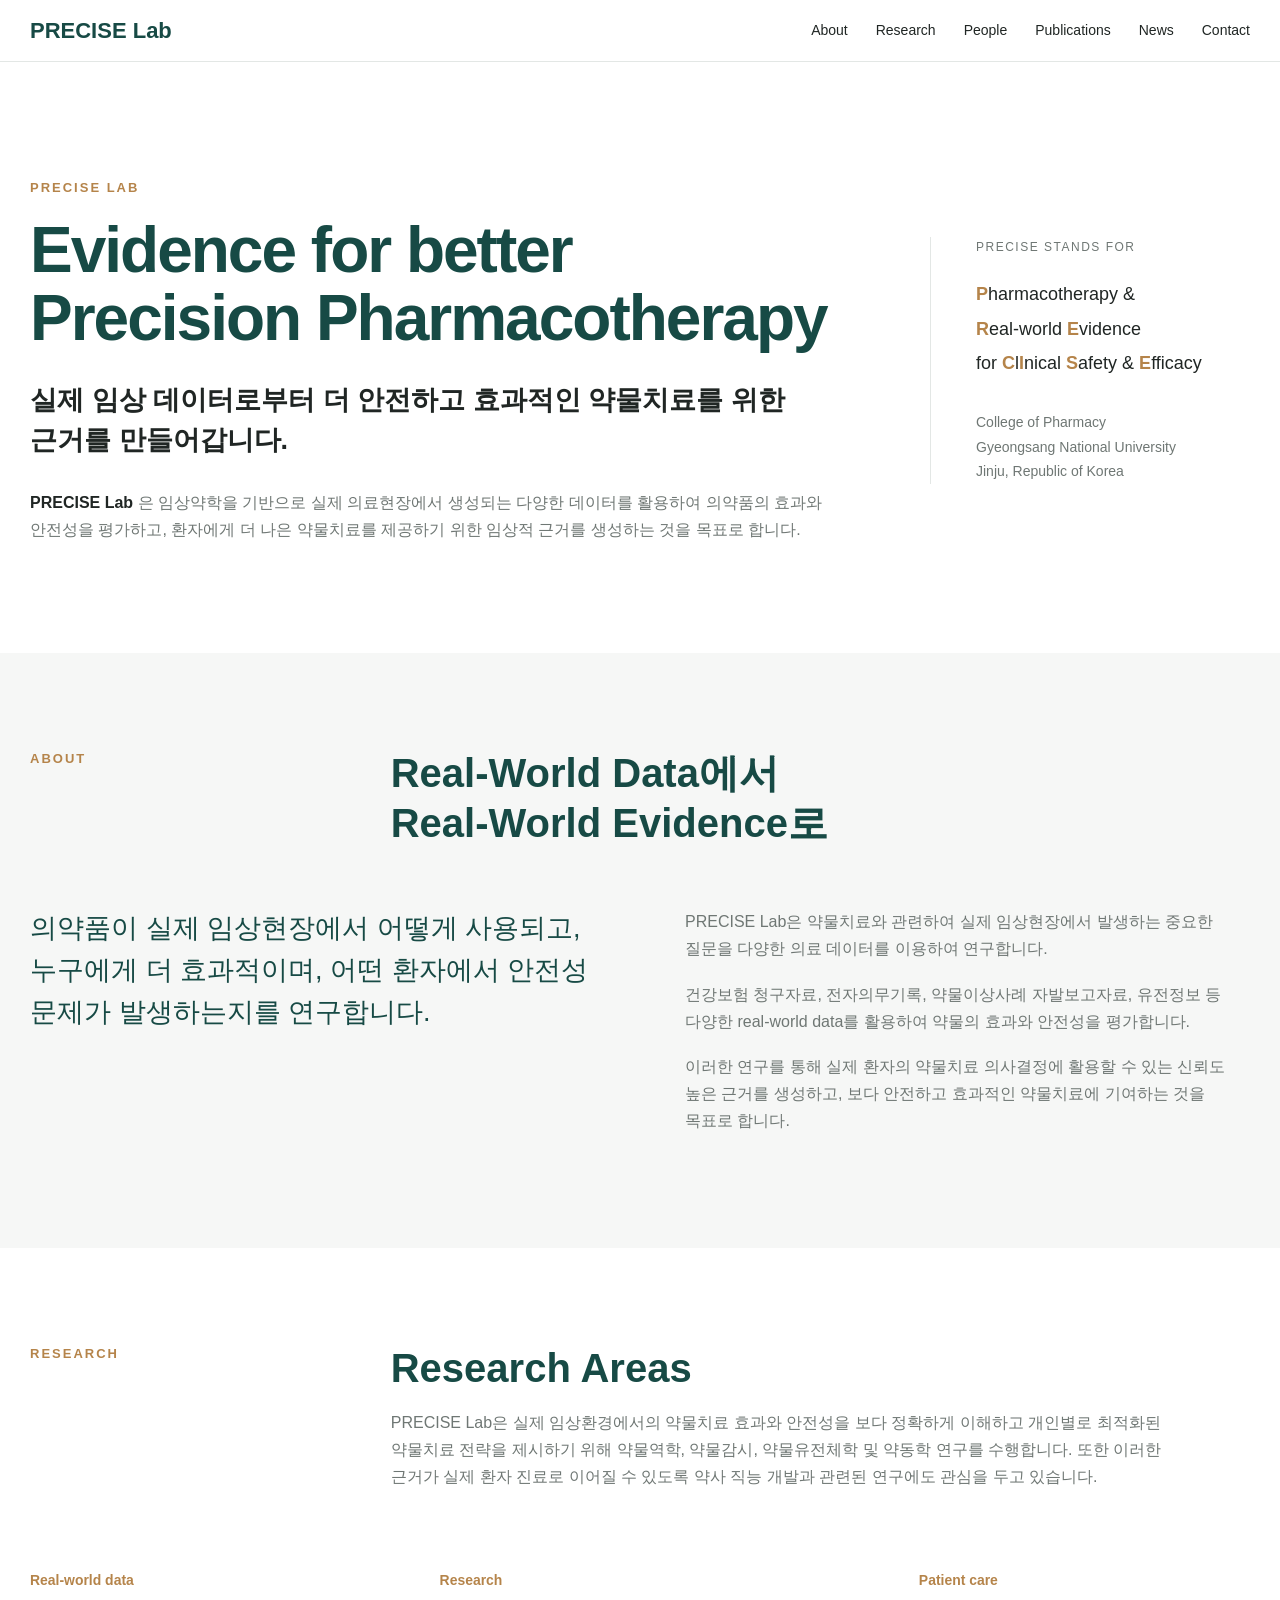
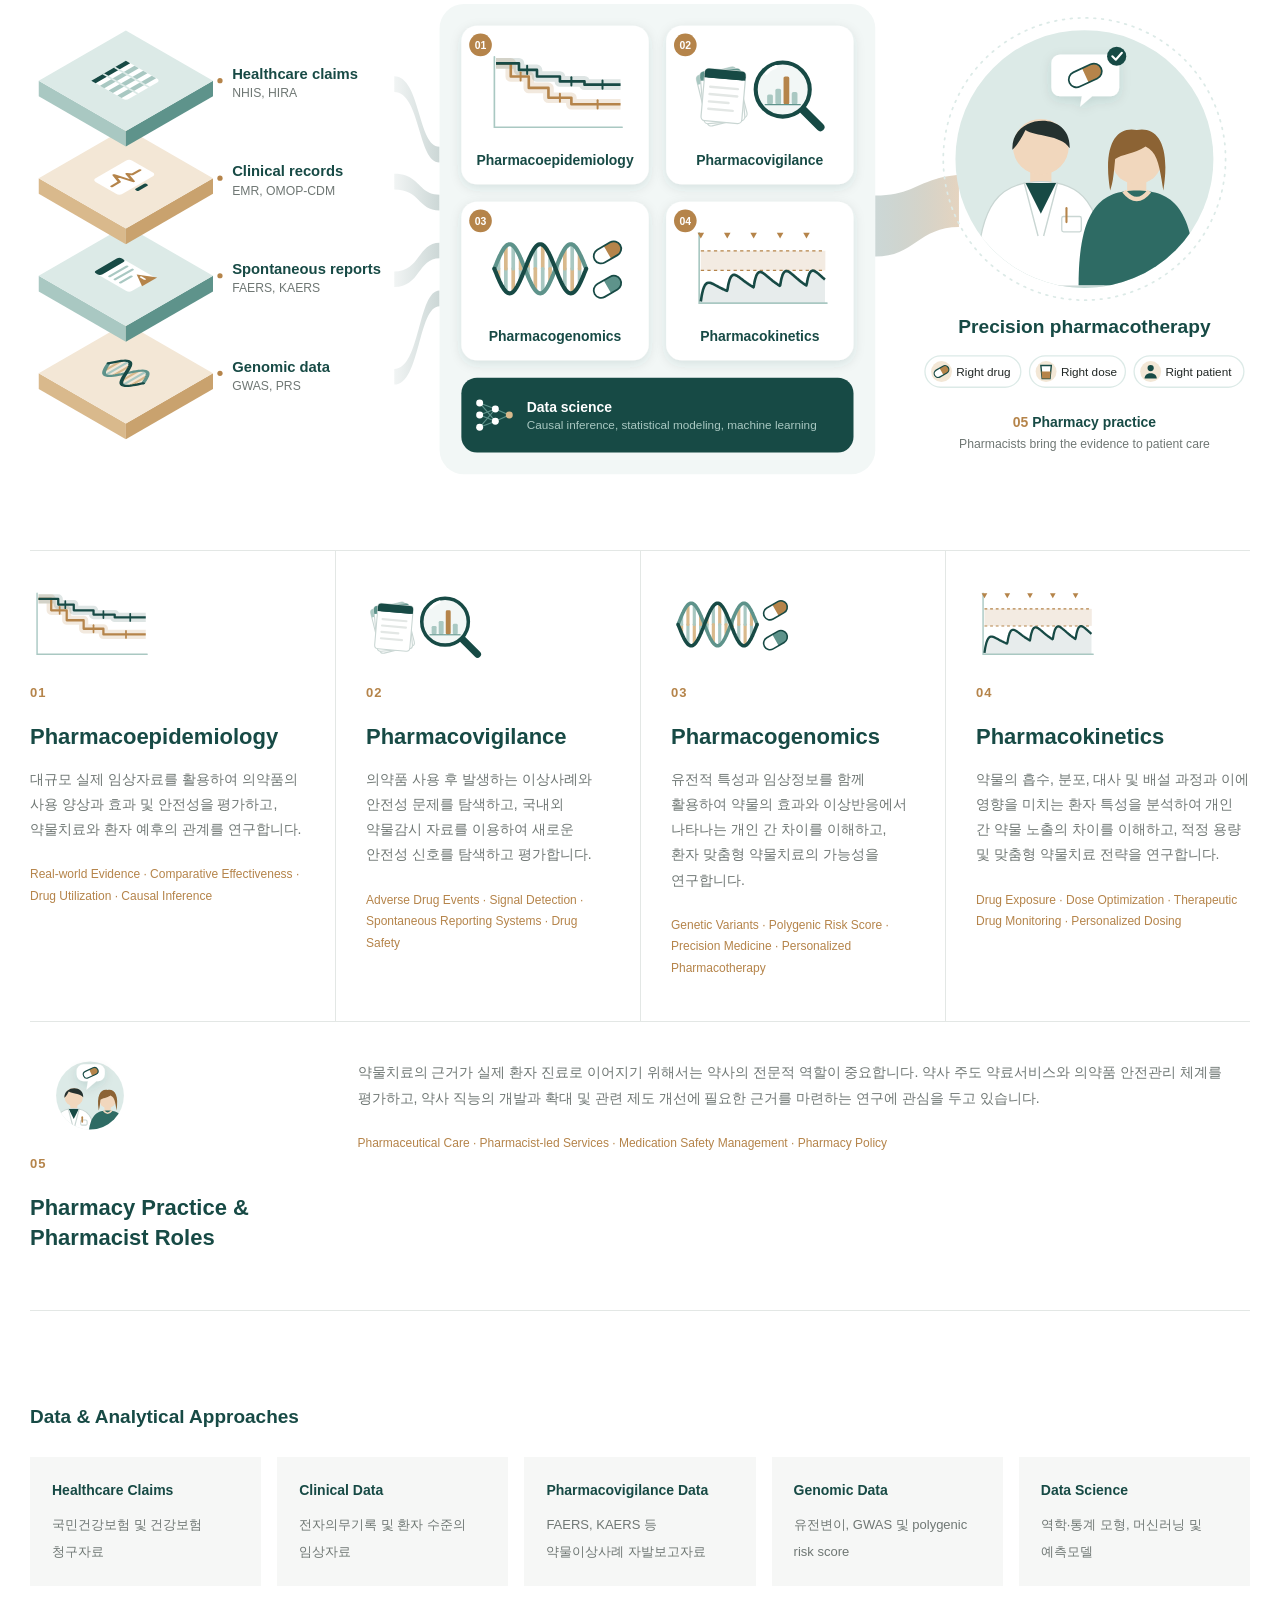
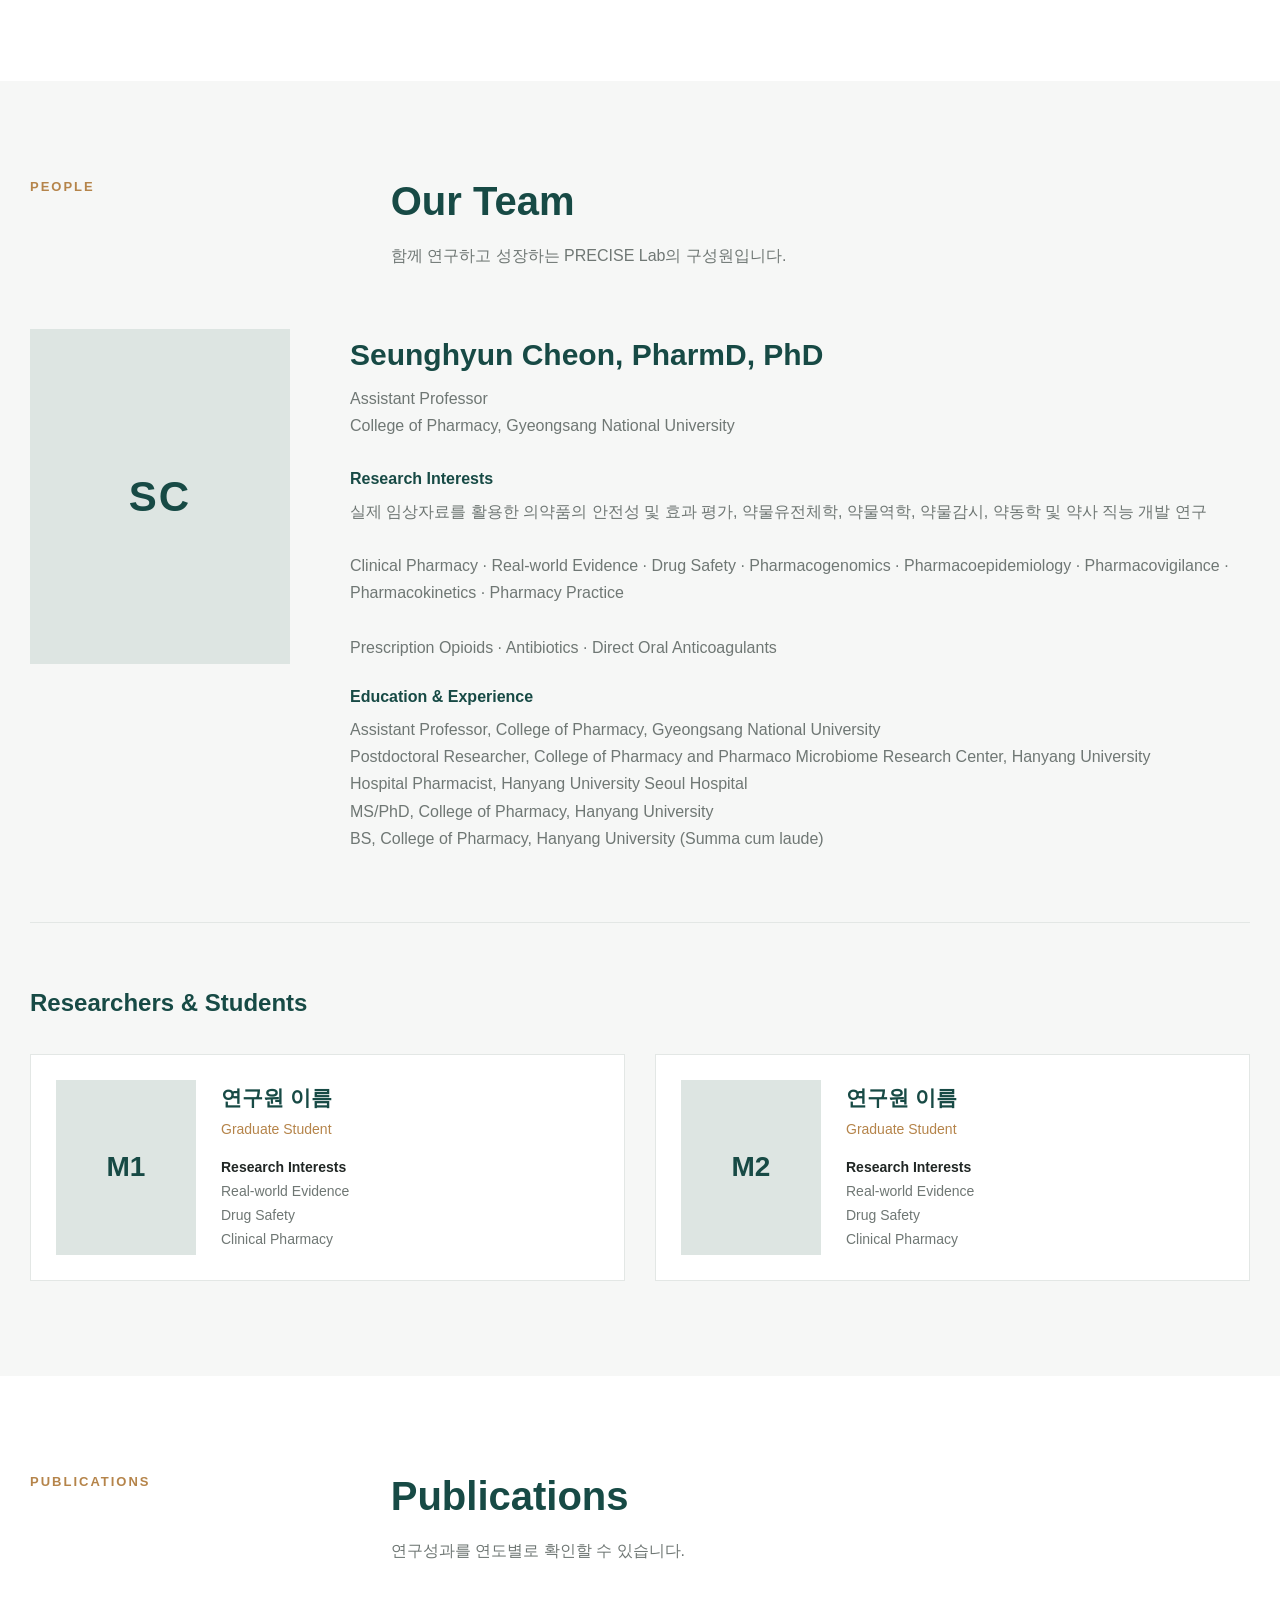
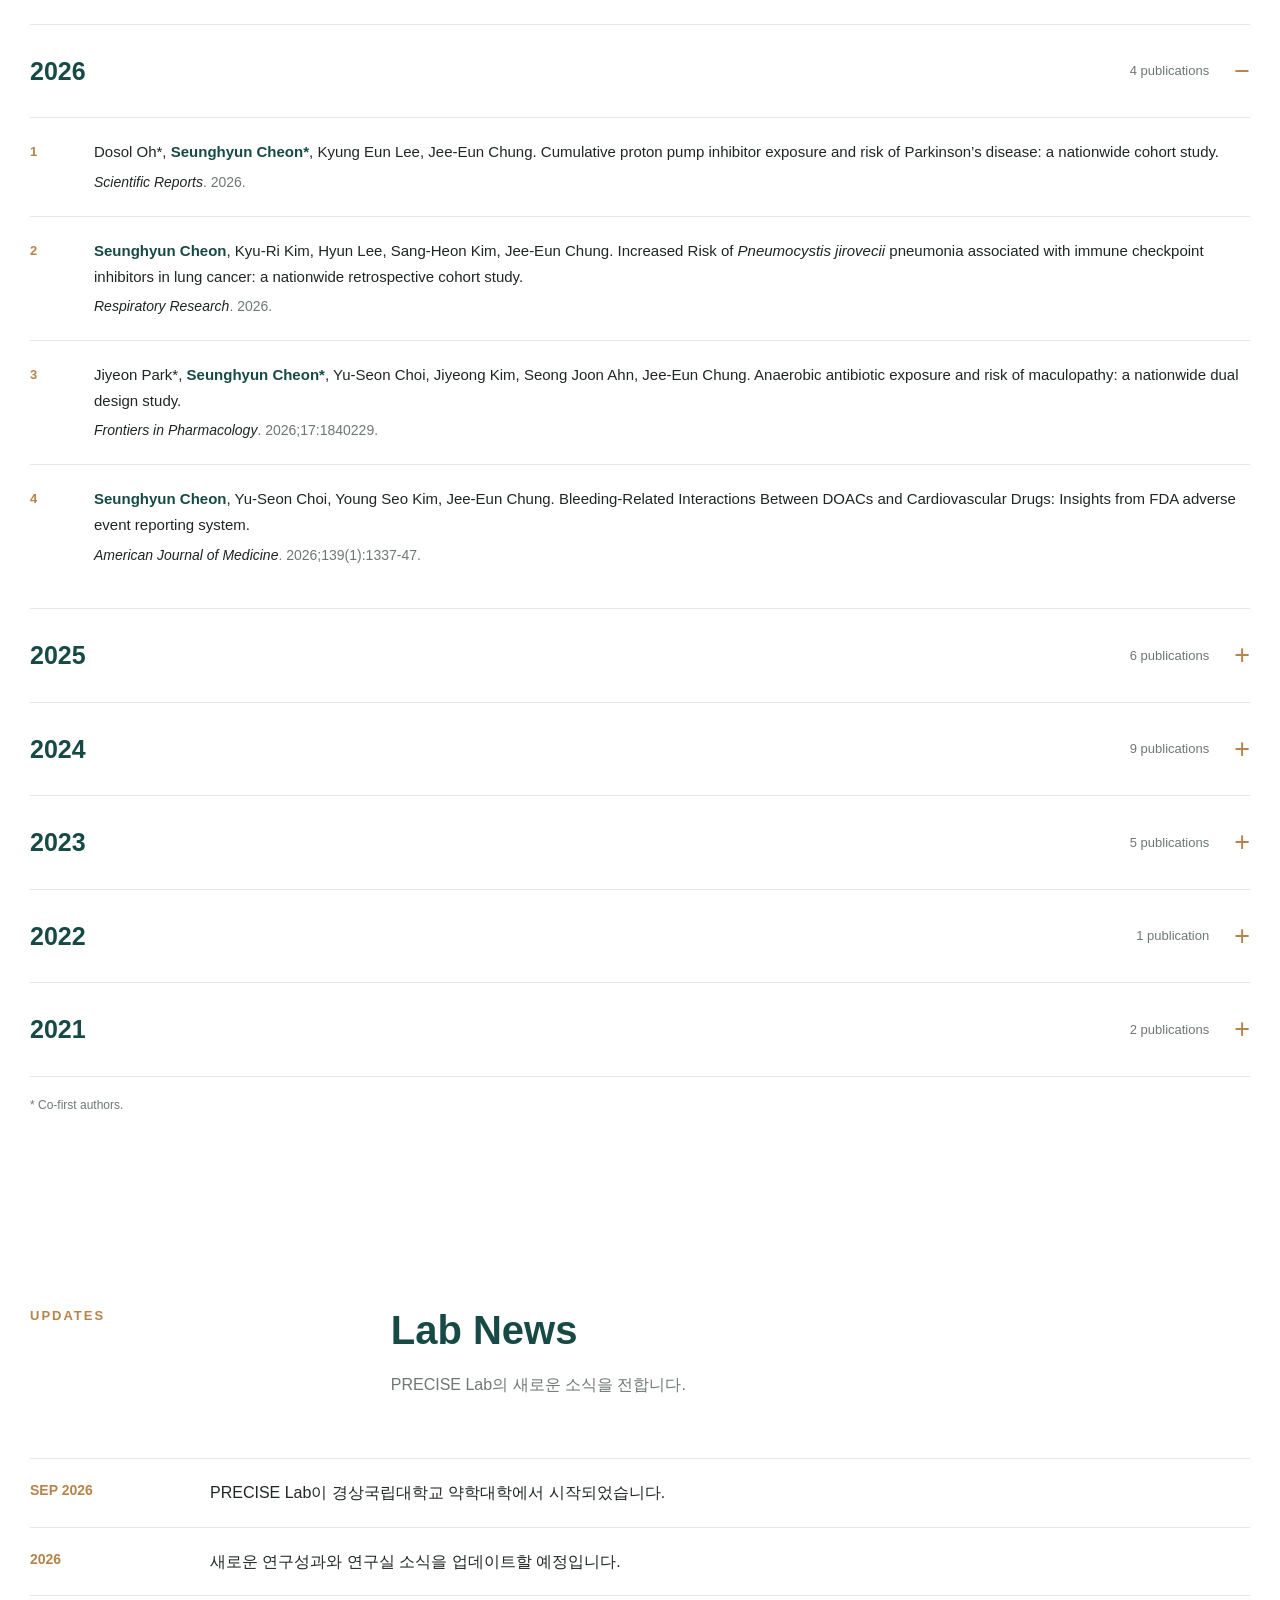
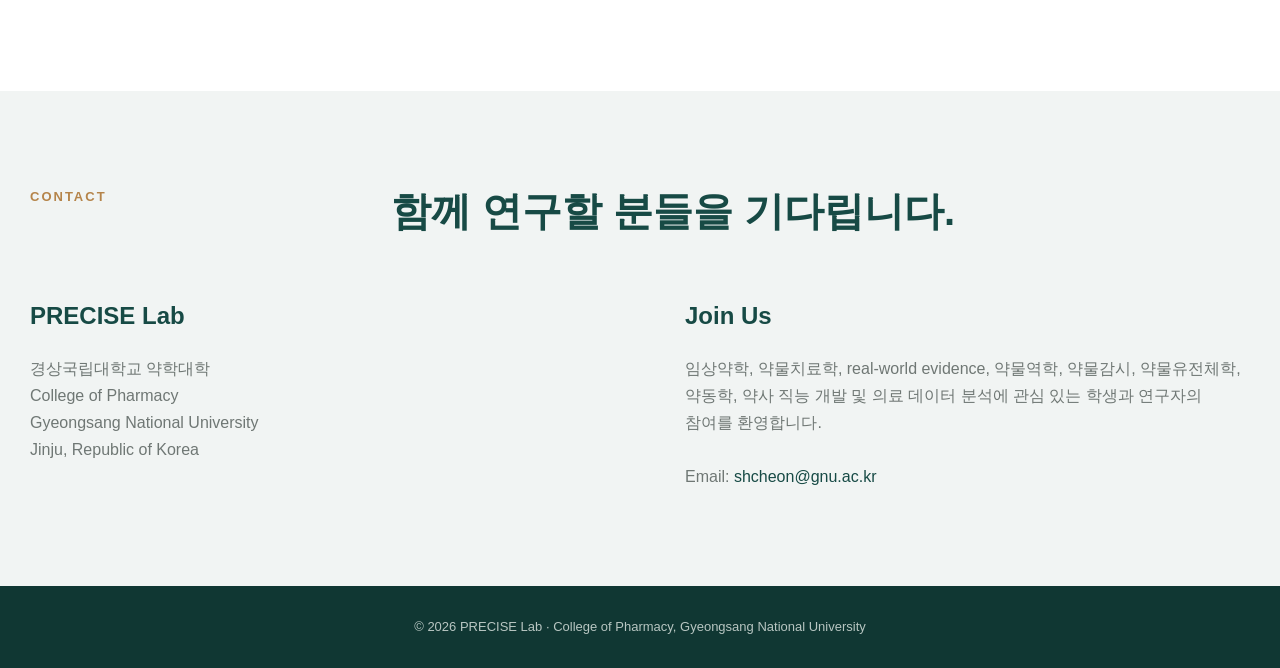
==== index.html @ 0ecdb27d "Add research framework figure, research icons, and CLAUDE.md site rules Co-Authored-By: Claude Opus " ====
<!DOCTYPE html>
<html lang="ko">

<head>

  <meta charset="UTF-8">

  <meta name="viewport"
        content="width=device-width, initial-scale=1.0">

  <title>
    PRECISE Lab | Gyeongsang National University
  </title>


  <style>

    /* =========================================================
       BASIC SETTINGS
    ========================================================= */

    :root {

      --main: #174A45;
      --main-dark: #103733;

      --accent: #B5844A;

      --text: #202624;
      --gray: #6F7774;

      --light-gray: #F6F7F6;
      --line: #E3E7E5;
      --white: #FFFFFF;

      /* 홈페이지 전체 콘텐츠 폭 */
      --content-width: 1400px;

    }


    * {
      margin: 0;
      padding: 0;
      box-sizing: border-box;
    }


    html {
      scroll-behavior: smooth;
      scroll-padding-top: 100px;
    }


    body {

      font-family:
        -apple-system,
        BlinkMacSystemFont,
        "Pretendard",
        "Noto Sans KR",
        "Segoe UI",
        Arial,
        sans-serif;

      color: var(--text);

      background: var(--white);

      line-height: 1.7;

      word-break: keep-all;

    }


    a {
      color: inherit;
    }



    /* =========================================================
       NAVIGATION
    ========================================================= */

    header {

      position: sticky;

      top: 0;

      background: rgba(255,255,255,0.96);

      border-bottom: 1px solid var(--line);

      z-index: 100;

      backdrop-filter: blur(8px);

    }


    .nav {

      max-width: var(--content-width);

      margin: auto;

      padding: 12px 30px;

      display: flex;

      justify-content: space-between;

      align-items: center;

      gap: 30px;

    }


    /* LOGO */

    .brand {

      display: flex;

      align-items: center;

      text-decoration: none;

      flex-shrink: 0;

    }


    .brand img {

      height: 54px;

      width: auto;

      max-width: 280px;

      display: block;

      object-fit: contain;

    }


    .brand-fallback {

      display: none;

      font-size: 22px;

      font-weight: 700;

      color: var(--main);

    }


    /* MENU */

    .menu {

      display: flex;

      align-items: center;

      justify-content: flex-end;

      flex-wrap: wrap;

    }


    .menu a {

      margin-left: 28px;

      text-decoration: none;

      color: var(--text);

      font-size: 14px;

      font-weight: 500;

      transition: color 0.2s ease;

    }


    .menu a:hover {

      color: var(--main);

    }



    /* =========================================================
       HERO
    ========================================================= */

    .hero {

      max-width: var(--content-width);

      margin: auto;

      padding: 115px 30px 110px;

      display: grid;

      /*
        오른쪽 폭을 고정하여
        왼쪽 제목과 오른쪽 설명 모두 안정적으로 유지
      */

      grid-template-columns:
        minmax(0, 1fr)
        320px;

      gap: 75px;

      align-items: center;

    }


    .hero-label {

      color: var(--accent);

      font-size: 13px;

      font-weight: 700;

      letter-spacing: 2px;

      margin-bottom: 18px;

    }


    .hero h1 {

      font-size: 64px;

      line-height: 1.05;

      color: var(--main);

      margin-bottom: 28px;

      letter-spacing: -2px;

    }


    /* 제목을 정확히 두 줄로 유지 */

    .hero h1 span {

      display: block;

      white-space: nowrap;

    }


    .hero-statement {

      font-size: 27px;

      line-height: 1.5;

      max-width: 800px;

      margin-bottom: 28px;

      font-weight: 600;

    }


    .hero-description {

      color: var(--gray);

      font-size: 16px;

      max-width: 820px;

    }


    .hero-description strong {

      color: var(--text);

    }


    .hero-side {

      border-left: 1px solid var(--line);

      padding-left: 45px;

      min-width: 0;

    }


    .hero-side-title {

      font-size: 12px;

      color: var(--gray);

      letter-spacing: 1.5px;

      text-transform: uppercase;

      margin-bottom: 20px;

    }


    .hero-fullname {

      font-size: 18px;

      line-height: 1.9;

      margin-bottom: 30px;

    }


    .hero-fullname strong {

      color: var(--accent);

    }


    .hero-institution {

      font-size: 14px;

      line-height: 1.75;

      color: var(--gray);

    }



    /* =========================================================
       COMMON SECTION
    ========================================================= */

    section {

      padding: 95px 30px;

    }


    .container {

      max-width: var(--content-width);

      margin: auto;

    }


    .section-header {

      display: grid;

      grid-template-columns: 0.7fr 2fr;

      gap: 60px;

      margin-bottom: 60px;

    }


    .section-label {

      font-size: 13px;

      letter-spacing: 2px;

      color: var(--accent);

      font-weight: 700;

      text-transform: uppercase;

    }


    .section-header h2 {

      font-size: 40px;

      color: var(--main);

      line-height: 1.25;

    }


    .section-intro {

      color: var(--gray);

      margin-top: 16px;

      max-width: 800px;

      font-size: 16px;

    }



    /* =========================================================
       ABOUT
    ========================================================= */

    .about {

      background: var(--light-gray);

    }


    .about-grid {

      display: grid;

      grid-template-columns: 1fr 1fr;

      gap: 90px;

    }


    .about-large {

      font-size: 27px;

      line-height: 1.55;

      color: var(--main);

      font-weight: 500;

      max-width: 620px;

    }


    .about-text {

      color: var(--gray);

      font-size: 16px;

      max-width: 650px;

    }


    .about-text p {

      margin-bottom: 18px;

    }



    /* =========================================================
       RESEARCH
    ========================================================= */

    .research-grid {

      display: grid;

      grid-template-columns: repeat(4, minmax(0, 1fr));

      border-top: 1px solid var(--line);

      border-bottom: 1px solid var(--line);

    }


    .research-item {

      padding: 38px 30px 42px;

      min-height: 330px;

    }


    .research-item:first-child {

      padding-left: 0;

    }


    .research-item:last-child {

      padding-right: 0;

    }


    .research-item + .research-item {

      border-left: 1px solid var(--line);

    }


    .research-number {

      font-size: 13px;

      color: var(--accent);

      font-weight: 700;

      letter-spacing: 1px;

      margin-bottom: 18px;

    }


    .research-item h3 {

      font-size: 22px;

      color: var(--main);

      margin-bottom: 15px;

      line-height: 1.35;

    }


    .research-item p {

      color: var(--gray);

      font-size: 14px;

      line-height: 1.8;

    }


    .research-keywords {

      margin-top: 22px;

      font-size: 12px;

      color: var(--accent);

      line-height: 1.8;

    }


    /* 05: 전체 폭 가로형 연구 항목 */

    .research-item.research-item-wide {

      grid-column: 1 / -1;

      border-left: none;

      border-top: 1px solid var(--line);

      padding: 38px 0 42px;

      min-height: 0;

      display: grid;

      grid-template-columns: minmax(0, 1fr) minmax(0, 3fr);

      gap: 30px;

    }


    @media (min-width: 1101px) {

      .research-item:nth-child(4) {

        padding-right: 0;

      }

    }




    /* 연구 모식도 및 분야별 아이콘 */

    .research-framework {

      margin: 0 0 60px;

    }


    .research-framework img {

      display: block;

      width: 100%;

      height: auto;

    }


    .research-icon {

      display: block;

      width: 120px;

      height: auto;

      margin-bottom: 22px;

    }


    /* =========================================================
       DATA & ANALYTICAL APPROACHES
    ========================================================= */

    .approach-area {

      margin-top: 60px;

      padding-top: 30px;

    }


    .approach-title {

      font-size: 19px;

      color: var(--main);

      margin-bottom: 24px;

    }


    .approach-grid {

      display: grid;

      grid-template-columns: repeat(5, minmax(0, 1fr));

      gap: 16px;

    }


    .approach-item {

      background: var(--light-gray);

      padding: 22px;

      min-height: 120px;

    }


    .approach-item strong {

      display: block;

      color: var(--main);

      font-size: 14px;

      margin-bottom: 7px;

    }


    .approach-item span {

      color: var(--gray);

      font-size: 13px;

      line-height: 1.6;

    }



    /* =========================================================
       PEOPLE
    ========================================================= */

    .people {

      background: var(--light-gray);

    }


    /* PI */

    .pi-profile {

      display: grid;

      grid-template-columns: 260px 1fr;

      gap: 60px;

      align-items: start;

      padding-bottom: 70px;

      border-bottom: 1px solid var(--line);

    }


    .profile-photo {

      width: 260px;

      height: 335px;

      position: relative;

      background: #DDE5E2;

      overflow: hidden;

    }


    .profile-photo img {

      width: 100%;

      height: 100%;

      object-fit: cover;

      display: block;

      position: relative;

      z-index: 1;

    }


    .image-fallback {

      position: absolute;

      inset: 0;

      display: flex;

      align-items: center;

      justify-content: center;

      background: #DDE5E2;

      color: var(--main);

      font-size: 42px;

      font-weight: 700;

      letter-spacing: 2px;

      z-index: 0;

    }


    .pi-profile h3 {

      font-size: 30px;

      color: var(--main);

      margin-bottom: 5px;

    }


    .profile-position {

      color: var(--gray);

      margin-bottom: 25px;

    }


    .profile-section {

      margin-top: 22px;

    }


    .profile-section strong {

      display: block;

      color: var(--main);

      margin-bottom: 6px;

    }


    .profile-section p {

      color: var(--gray);

    }



    /* =========================================================
       MEMBER CARDS
    ========================================================= */

    .member-area {

      margin-top: 60px;

    }


    .member-heading {

      font-size: 24px;

      color: var(--main);

      margin-bottom: 30px;

    }


    .member-grid {

      display: grid;

      grid-template-columns: repeat(2, 1fr);

      gap: 30px;

    }


    .member-card {

      display: grid;

      grid-template-columns: 140px 1fr;

      gap: 25px;

      padding: 25px;

      background: white;

      border: 1px solid var(--line);

    }


    .member-photo {

      width: 140px;

      height: 175px;

      background: #DDE5E2;

      position: relative;

      overflow: hidden;

    }


    .member-photo img {

      width: 100%;

      height: 100%;

      object-fit: cover;

      display: block;

      position: relative;

      z-index: 1;

    }


    .member-fallback {

      position: absolute;

      inset: 0;

      display: flex;

      justify-content: center;

      align-items: center;

      color: var(--main);

      font-weight: 700;

      font-size: 28px;

      z-index: 0;

    }


    .member-info h4 {

      font-size: 21px;

      color: var(--main);

      margin-bottom: 3px;

    }


    .member-role {

      color: var(--accent);

      font-size: 14px;

      margin-bottom: 14px;

    }


    .member-info p {

      color: var(--gray);

      font-size: 14px;

    }


    .member-info strong {

      color: var(--text);

      font-weight: 600;

    }



    /* =========================================================
       PUBLICATIONS
    ========================================================= */

    .publication-list {

      border-top: 1px solid var(--line);

    }


    .publication-year {

      border-bottom: 1px solid var(--line);

    }


    .publication-year summary {

      list-style: none;

      cursor: pointer;

      display: flex;

      align-items: center;

      padding: 25px 0;

      color: var(--main);

      user-select: none;

    }


    .publication-year summary::-webkit-details-marker {

      display: none;

    }


    .year-title {

      font-size: 25px;

      font-weight: 700;

    }


    .publication-count {

      margin-left: auto;

      margin-right: 25px;

      font-size: 13px;

      font-weight: 400;

      color: var(--gray);

    }


    .publication-year summary::after {

      content: "+";

      color: var(--accent);

      font-size: 27px;

      font-weight: 300;

      line-height: 1;

    }


    .publication-year[open] summary::after {

      content: "−";

    }


    .publication-year-content {

      padding-bottom: 20px;

    }


    .publication {

      display: grid;

      grid-template-columns: 44px 1fr;

      gap: 20px;

      padding: 21px 0;

      border-top: 1px solid var(--line);

    }


    .pub-number {

      color: var(--accent);

      font-size: 13px;

      font-weight: 700;

      padding-top: 2px;

    }


    .pub-title {

      font-size: 15px;

      line-height: 1.75;

    }


    .pub-title strong {

      color: var(--main);

      font-weight: 700;

    }


    .pub-info {

      color: var(--gray);

      font-size: 14px;

      margin-top: 5px;

    }


    .pub-info em {

      color: var(--text);

    }


    .publication-note {

      margin-top: 18px;

      color: var(--gray);

      font-size: 12px;

    }



    /* =========================================================
       NEWS
    ========================================================= */

    .news-list {

      border-top: 1px solid var(--line);

    }


    .news-item {

      display: grid;

      grid-template-columns: 150px 1fr;

      gap: 30px;

      padding: 20px 0;

      border-bottom: 1px solid var(--line);

    }


    .news-date {

      color: var(--accent);

      font-size: 14px;

      font-weight: 600;

    }



    /* =========================================================
       CONTACT
    ========================================================= */

    .contact {

      background: #F1F4F3;

    }


    .contact-grid {

      display: grid;

      grid-template-columns: 1fr 1fr;

      gap: 90px;

    }


    .contact h3 {

      color: var(--main);

      font-size: 24px;

      margin-bottom: 18px;

    }


    .contact p {

      color: var(--gray);

    }


    .contact a {

      color: var(--main);

      text-decoration: none;

    }


    .contact a:hover {

      text-decoration: underline;

    }



    /* =========================================================
       FOOTER
    ========================================================= */

    footer {

      background: var(--main-dark);

      color: #B8C6C2;

      padding: 30px;

      text-align: center;

      font-size: 13px;

    }



    /* =========================================================
       TABLET
    ========================================================= */

    @media (max-width: 1100px) {


      .hero {

        grid-template-columns:
          minmax(0, 1fr)
          280px;

        gap: 45px;

      }


      .hero h1 {

        font-size: 52px;

      }


      .research-grid {

        grid-template-columns: repeat(2, 1fr);

      }


      .research-item,
      .research-item:first-child,
      .research-item:last-child {

        padding: 34px;

      }


      .research-item + .research-item {

        border-left: none;

      }


      .research-item:nth-child(even) {

        border-left: 1px solid var(--line);

      }


      .research-item:nth-child(n+3) {

        border-top: 1px solid var(--line);

      }


      .research-item.research-item-wide {

        grid-template-columns: minmax(0, 1fr) minmax(0, 2fr);

      }


      .approach-grid {

        grid-template-columns: repeat(3, 1fr);

      }

    }



    /* =========================================================
       MOBILE
    ========================================================= */

    @media (max-width: 800px) {


      .nav {

        align-items: flex-start;

        flex-direction: column;

        gap: 8px;

      }


      .menu {

        justify-content: flex-start;

      }


      .menu a {

        margin-left: 0;

        margin-right: 20px;

        margin-bottom: 6px;

      }


      .hero {

        grid-template-columns: 1fr;

        gap: 45px;

        padding-top: 75px;

      }


      .hero h1 {

        font-size: 46px;

      }


      .hero h1 span {

        white-space: normal;

      }


      .hero-statement {

        font-size: 23px;

      }


      .hero-side {

        border-left: none;

        border-top: 1px solid var(--line);

        padding-left: 0;

        padding-top: 30px;

      }


      .section-header,
      .about-grid,
      .contact-grid {

        grid-template-columns: 1fr;

      }


      .research-grid {

        grid-template-columns: 1fr;

      }


      .research-item,
      .research-item:first-child,
      .research-item:last-child {

        padding: 32px 0;

        min-height: 0;

      }


      .research-item:nth-child(even),
      .research-item + .research-item {

        border-left: none;

        border-top: 1px solid var(--line);

      }


      .research-item.research-item-wide {

        display: block;

      }


      .approach-grid {

        grid-template-columns: repeat(2, 1fr);

      }


      .pi-profile {

        grid-template-columns: 1fr;

      }


      .member-grid {

        grid-template-columns: 1fr;

      }

    }



    /* =========================================================
       SMALL MOBILE
    ========================================================= */

    @media (max-width: 560px) {


      section {

        padding: 70px 22px;

      }


      .nav {

        padding: 10px 22px;

      }


      .brand img {

        height: 46px;

      }


      .menu a {

        font-size: 13px;

        margin-right: 14px;

      }


      .hero {

        padding: 70px 22px 75px;

      }


      .hero h1 {

        font-size: 39px;

        letter-spacing: -1px;

      }


      .hero-statement {

        font-size: 21px;

      }


      .section-header h2 {

        font-size: 32px;

      }


      .about-large {

        font-size: 22px;

      }


      .approach-grid {

        grid-template-columns: 1fr;

      }


      .profile-photo {

        width: 220px;

        height: 285px;

      }


      .member-card {

        grid-template-columns: 100px 1fr;

        gap: 18px;

        padding: 18px;

      }


      .member-photo {

        width: 100px;

        height: 130px;

      }


      .publication-year summary {

        padding: 21px 0;

      }


      .year-title {

        font-size: 22px;

      }


      .publication-count {

        margin-right: 15px;

      }


      .publication {

        grid-template-columns: 30px 1fr;

        gap: 10px;

      }


      .news-item {

        grid-template-columns: 1fr;

        gap: 4px;

      }

    }

  </style>

</head>



<body>



<!-- =========================================================
     HEADER
========================================================= -->

<header>

  <div class="nav">


    <a href="#" class="brand">

      <img
        src="./images/precise-logo.png"
        alt="PRECISE Lab"
        onerror="
          this.style.display='none';
          this.nextElementSibling.style.display='block';
        "
      >

      <span class="brand-fallback">
        PRECISE Lab
      </span>

    </a>



    <nav class="menu">

      <a href="#about">
        About
      </a>

      <a href="#research">
        Research
      </a>

      <a href="#people">
        People
      </a>

      <a href="#publications">
        Publications
      </a>

      <a href="#news">
        News
      </a>

      <a href="#contact">
        Contact
      </a>

    </nav>


  </div>

</header>




<!-- =========================================================
     HOME
========================================================= -->

<div class="hero">


  <div>


    <div class="hero-label">

      PRECISE LAB

    </div>



    <h1>

      <span>
        Evidence for better
      </span>

      <span>
        Precision Pharmacotherapy
      </span>

    </h1>



    <div class="hero-statement">

      실제 임상 데이터로부터 더 안전하고 효과적인 약물치료를 위한
      근거를 만들어갑니다.

    </div>



    <div class="hero-description">

      <strong>
        PRECISE Lab
      </strong>은 임상약학을 기반으로
      실제 의료현장에서 생성되는 다양한 데이터를 활용하여
      의약품의 효과와 안전성을 평가하고,
      환자에게 더 나은 약물치료를 제공하기 위한
      임상적 근거를 생성하는 것을 목표로 합니다.

    </div>


  </div>




  <div class="hero-side">


    <div class="hero-side-title">

      PRECISE stands for

    </div>



    <div class="hero-fullname">

      <strong>P</strong>harmacotherapy &<br>

      <strong>R</strong>eal-world
      <strong>E</strong>vidence<br>

      for

      <strong>C</strong>l<strong>I</strong>nical
      <strong>S</strong>afety &

      <strong>E</strong>fficacy

    </div>



    <div class="hero-institution">

      College of Pharmacy<br>

      Gyeongsang National University<br>

      Jinju, Republic of Korea

    </div>


  </div>


</div>




<!-- =========================================================
     ABOUT
========================================================= -->

<section id="about"
         class="about">


  <div class="container">


    <div class="section-header">


      <div class="section-label">

        About

      </div>



      <div>

        <h2>

          Real-World Data에서<br>

          Real-World Evidence로

        </h2>

      </div>


    </div>




    <div class="about-grid">


      <div class="about-large">

        의약품이 실제 임상현장에서 어떻게 사용되고,
        누구에게 더 효과적이며,
        어떤 환자에서 안전성 문제가 발생하는지를 연구합니다.

      </div>




      <div class="about-text">


        <p>

          PRECISE Lab은 약물치료와 관련하여 실제 임상현장에서 발생하는
          중요한 질문을 다양한 의료 데이터를 이용하여 연구합니다.

        </p>


        <p>

          건강보험 청구자료, 전자의무기록, 약물이상사례 자발보고자료,
          유전정보 등 다양한 real-world data를 활용하여
          약물의 효과와 안전성을 평가합니다.

        </p>


        <p>

          이러한 연구를 통해 실제 환자의 약물치료 의사결정에 활용할 수 있는
          신뢰도 높은 근거를 생성하고,
          보다 안전하고 효과적인 약물치료에 기여하는 것을 목표로 합니다.

        </p>


      </div>


    </div>


  </div>


</section>




<!-- =========================================================
     RESEARCH
========================================================= -->

<section id="research">


  <div class="container">


    <div class="section-header">


      <div class="section-label">

        Research

      </div>



      <div>


        <h2>

          Research Areas

        </h2>



        <p class="section-intro">

          PRECISE Lab은 실제 임상환경에서의 약물치료 효과와 안전성을
          보다 정확하게 이해하고 개인별로 최적화된 약물치료 전략을 제시하기 위해
          약물역학, 약물감시, 약물유전체학 및 약동학 연구를 수행합니다.
          또한 이러한 근거가 실제 환자 진료로 이어질 수 있도록
          약사 직능 개발과 관련된 연구에도 관심을 두고 있습니다.

        </p>


      </div>


    </div>




    <!-- RESEARCH FRAMEWORK -->

    <figure class="research-framework">

      <img src="images/research-framework.svg"
             alt="PRECISE Lab 연구 모식도: 건강보험 청구자료, 전자의무기록, 약물이상사례 자발보고자료, 유전체 자료가 데이터 사이언스를 바탕으로 한 약물역학, 약물감시, 약물유전체학, 약동학 연구로 이어지고, 약사를 통해 환자 맞춤형 정밀 약물치료로 연결되는 흐름">

    </figure>




    <div class="research-grid">


      <!-- 01 PHARMACOEPIDEMIOLOGY -->

      <div class="research-item">


        <img class="research-icon" src="images/research-icon-pe.svg" alt="" aria-hidden="true">

        <div class="research-number">

          01

        </div>


        <h3>

          Pharmacoepidemiology

        </h3>


        <p>

          대규모 실제 임상자료를 활용하여
          의약품의 사용 양상과 효과 및 안전성을 평가하고,
          약물치료와 환자 예후의 관계를 연구합니다.

        </p>


        <div class="research-keywords">

          Real-world Evidence ·
          Comparative Effectiveness ·
          Drug Utilization ·
          Causal Inference

        </div>


      </div>




      <!-- 02 PHARMACOVIGILANCE -->

      <div class="research-item">


        <img class="research-icon" src="images/research-icon-pv.svg" alt="" aria-hidden="true">

        <div class="research-number">

          02

        </div>


        <h3>

          Pharmacovigilance

        </h3>


        <p>

          의약품 사용 후 발생하는 이상사례와 안전성 문제를 탐색하고,
          국내외 약물감시 자료를 이용하여
          새로운 안전성 신호를 탐색하고 평가합니다.

        </p>


        <div class="research-keywords">

          Adverse Drug Events ·
          Signal Detection ·
          Spontaneous Reporting Systems ·
          Drug Safety

        </div>


      </div>




      <!-- 03 PHARMACOGENOMICS -->

      <div class="research-item">


        <img class="research-icon" src="images/research-icon-pgx.svg" alt="" aria-hidden="true">

        <div class="research-number">

          03

        </div>


        <h3>

          Pharmacogenomics

        </h3>


        <p>

          유전적 특성과 임상정보를 함께 활용하여
          약물의 효과와 이상반응에서 나타나는 개인 간 차이를 이해하고,
          환자 맞춤형 약물치료의 가능성을 연구합니다.

        </p>


        <div class="research-keywords">

          Genetic Variants ·
          Polygenic Risk Score ·
          Precision Medicine ·
          Personalized Pharmacotherapy

        </div>


      </div>




      <!-- 04 PHARMACOKINETICS -->

      <div class="research-item">


        <img class="research-icon" src="images/research-icon-pk.svg" alt="" aria-hidden="true">

        <div class="research-number">

          04

        </div>


        <h3>

          Pharmacokinetics

        </h3>


        <p>

          약물의 흡수, 분포, 대사 및 배설 과정과
          이에 영향을 미치는 환자 특성을 분석하여
          개인 간 약물 노출의 차이를 이해하고,
          적정 용량 및 맞춤형 약물치료 전략을 연구합니다.

        </p>


        <div class="research-keywords">

          Drug Exposure ·
          Dose Optimization ·
          Therapeutic Drug Monitoring ·
          Personalized Dosing

        </div>


      </div>




      <!-- 05 PHARMACY PRACTICE -->

      <div class="research-item research-item-wide">


        <div>

          <img class="research-icon" src="images/research-icon-practice.svg" alt="" aria-hidden="true">

          <div class="research-number">

            05

          </div>


          <h3>

            Pharmacy Practice &amp; Pharmacist Roles

          </h3>

        </div>



        <div>

          <p>

            약물치료의 근거가 실제 환자 진료로 이어지기 위해서는
            약사의 전문적 역할이 중요합니다.
            약사 주도 약료서비스와 의약품 안전관리 체계를 평가하고,
            약사 직능의 개발과 확대 및 관련 제도 개선에 필요한
            근거를 마련하는 연구에 관심을 두고 있습니다.

          </p>


          <div class="research-keywords">

            Pharmaceutical Care ·
            Pharmacist-led Services ·
            Medication Safety Management ·
            Pharmacy Policy

          </div>

        </div>


      </div>


    </div>




    <!-- DATA & ANALYTICAL APPROACHES -->

    <div class="approach-area">


      <h3 class="approach-title">

        Data & Analytical Approaches

      </h3>



      <div class="approach-grid">


        <div class="approach-item">

          <strong>
            Healthcare Claims
          </strong>

          <span>
            국민건강보험 및 건강보험 청구자료
          </span>

        </div>



        <div class="approach-item">

          <strong>
            Clinical Data
          </strong>

          <span>
            전자의무기록 및 환자 수준의 임상자료
          </span>

        </div>



        <div class="approach-item">

          <strong>
            Pharmacovigilance Data
          </strong>

          <span>
            FAERS, KAERS 등 약물이상사례 자발보고자료
          </span>

        </div>



        <div class="approach-item">

          <strong>
            Genomic Data
          </strong>

          <span>
            유전변이, GWAS 및 polygenic risk score
          </span>

        </div>



        <div class="approach-item">

          <strong>
            Data Science
          </strong>

          <span>
            역학·통계 모형, 머신러닝 및 예측모델
          </span>

        </div>


      </div>


    </div>


  </div>


</section>




<!-- =========================================================
     PEOPLE
========================================================= -->

<section id="people"
         class="people">


  <div class="container">


    <div class="section-header">


      <div class="section-label">

        People

      </div>



      <div>


        <h2>

          Our Team

        </h2>


        <p class="section-intro">

          함께 연구하고 성장하는 PRECISE Lab의 구성원입니다.

        </p>


      </div>


    </div>




    <!-- PRINCIPAL INVESTIGATOR -->

    <div class="pi-profile">


      <div class="profile-photo">


        <div class="image-fallback">

          SC

        </div>


        <img
          src="./images/piprofile.jpg"
          alt="Seunghyun Cheon"
          onerror="this.style.display='none';"
        >


      </div>




      <div>


        <h3>

          Seunghyun Cheon, PharmD, PhD

        </h3>



        <div class="profile-position">

          Assistant Professor<br>

          College of Pharmacy,
          Gyeongsang National University

        </div>




        <div class="profile-section">


          <strong>

            Research Interests

          </strong>


          <p>

            실제 임상자료를 활용한 의약품의 안전성 및 효과 평가,
            약물유전체학, 약물역학, 약물감시, 약동학 및
            약사 직능 개발 연구

            <br><br>

            Clinical Pharmacy ·
            Real-world Evidence ·
            Drug Safety ·
            Pharmacogenomics ·
            Pharmacoepidemiology ·
            Pharmacovigilance ·
            Pharmacokinetics ·
            Pharmacy Practice

            <br><br>

            Prescription Opioids ·
            Antibiotics ·
            Direct Oral Anticoagulants

          </p>


        </div>




        <div class="profile-section">


          <strong>

            Education & Experience

          </strong>


          <p>

            Assistant Professor,
            College of Pharmacy,
            Gyeongsang National University

            <br>

            Postdoctoral Researcher,
            College of Pharmacy and Pharmaco Microbiome Research Center,
            Hanyang University

            <br>

            Hospital Pharmacist,
            Hanyang University Seoul Hospital

            <br>

            MS/PhD,
            College of Pharmacy,
            Hanyang University

            <br>

            BS,
            College of Pharmacy,
            Hanyang University
            (Summa cum laude)

          </p>


        </div>


      </div>


    </div>




    <!-- =====================================================
         RESEARCHERS & STUDENTS
    ===================================================== -->

    <div class="member-area">


      <h3 class="member-heading">

        Researchers & Students

      </h3>



      <div class="member-grid">


        <!-- MEMBER 1 -->

        <div class="member-card">


          <div class="member-photo">


            <div class="member-fallback">

              M1

            </div>


            <img
              src="./images/member1.jpg"
              alt="Member 1"
              onerror="this.style.display='none';"
            >


          </div>




          <div class="member-info">


            <h4>

              연구원 이름

            </h4>


            <div class="member-role">

              Graduate Student

            </div>


            <p>

              <strong>
                Research Interests
              </strong>

              <br>

              Real-world Evidence<br>

              Drug Safety<br>

              Clinical Pharmacy

            </p>


          </div>


        </div>




        <!-- MEMBER 2 -->

        <div class="member-card">


          <div class="member-photo">


            <div class="member-fallback">

              M2

            </div>


            <img
              src="./images/member2.jpg"
              alt="Member 2"
              onerror="this.style.display='none';"
            >


          </div>




          <div class="member-info">


            <h4>

              연구원 이름

            </h4>


            <div class="member-role">

              Graduate Student

            </div>


            <p>

              <strong>
                Research Interests
              </strong>

              <br>

              Real-world Evidence<br>

              Drug Safety<br>

              Clinical Pharmacy

            </p>


          </div>


        </div>


      </div>


    </div>


  </div>


</section>




<!-- =========================================================
     PUBLICATIONS
========================================================= -->

<section id="publications">


  <div class="container">


    <div class="section-header">


      <div class="section-label">

        Publications

      </div>



      <div>


        <h2>

          Publications

        </h2>


        <p class="section-intro">

          연구성과를 연도별로 확인할 수 있습니다.

        </p>


      </div>


    </div>




    <div class="publication-list">




      <!-- =====================================================
           2026
      ====================================================== -->

      <details class="publication-year"
               open>


        <summary>

          <span class="year-title">
            2026
          </span>

          <span class="publication-count"></span>

        </summary>



        <div class="publication-year-content">




          <div class="publication">


            <div class="pub-number"></div>


            <div>


              <div class="pub-title">

               
                Dosol Oh*, <strong>Seunghyun Cheon*</strong>, Kyung Eun Lee, Jee-Eun Chung.
                Cumulative proton pump inhibitor exposure and risk of Parkinson’s disease: a nationwide cohort study.

              </div>


              <div class="pub-info">

                <em>Scientific Reports</em>.
                2026.

              </div>


            </div>


          </div>


          
          <div class="publication">


            <div class="pub-number"></div>


            <div>


              <div class="pub-title">

                <strong>Seunghyun Cheon</strong>,
                Kyu-Ri Kim, Hyun Lee, Sang-Heon Kim, Jee-Eun Chung.
                Increased Risk of
                <i>Pneumocystis jirovecii</i> pneumonia
                associated with immune checkpoint inhibitors in lung cancer:
                a nationwide retrospective cohort study.

              </div>


              <div class="pub-info">

                <em>Respiratory Research</em>.
                2026.

              </div>


            </div>


          </div>



          <div class="publication">


            <div class="pub-number"></div>


            <div>


              <div class="pub-title">

                Jiyeon Park*,
                <strong>Seunghyun Cheon*</strong>,
                Yu-Seon Choi, Jiyeong Kim,
                Seong Joon Ahn, Jee-Eun Chung.
                Anaerobic antibiotic exposure and risk of maculopathy:
                a nationwide dual design study.

              </div>


              <div class="pub-info">

                <em>Frontiers in Pharmacology</em>.
                2026;17:1840229.

              </div>


            </div>


          </div>




          <div class="publication">


            <div class="pub-number"></div>


            <div>


              <div class="pub-title">

                <strong>Seunghyun Cheon</strong>,
                Yu-Seon Choi, Young Seo Kim, Jee-Eun Chung.
                Bleeding-Related Interactions Between DOACs and Cardiovascular Drugs:
                Insights from FDA adverse event reporting system.

              </div>


              <div class="pub-info">

                <em>American Journal of Medicine</em>.
                2026;139(1):1337-47.

              </div>


            </div>


          </div>


        </div>


      </details>




      <!-- =====================================================
           2025
      ====================================================== -->

      <details class="publication-year">


        <summary>

          <span class="year-title">
            2025
          </span>

          <span class="publication-count"></span>

        </summary>



        <div class="publication-year-content">




          <div class="publication">

            <div class="pub-number"></div>

            <div>

              <div class="pub-title">

                <strong>Seunghyun Cheon</strong>,
                Jiyeon Park, Dosol Oh, Young Seo Kim, Jee-Eun Chung.
                Analysis of Upper Gastrointestinal Adverse Events Associated with
                Oral Anticoagulants and Potential Drug Interactions with
                Cardiovascular Drugs:
                Exploratory Study Using FDA Adverse Event Reporting System.

              </div>

              <div class="pub-info">

                <em>Pharmaceuticals</em>.
                2025;18(9):1311.

              </div>

            </div>

          </div>




          <div class="publication">

            <div class="pub-number"></div>

            <div>

              <div class="pub-title">

                Fakhar ud Din, Hye In Lee, Jung Suk Kim, Mi Ran Woo,
                <strong>Seunghyun Cheon</strong>,
                Seonghyeon Park, Sanghyun Woo,
                Sung Giu Jin, Han-Gon Choi.
                Physicochemical characterization and in vivo assessment of
                novel apixaban-loaded polymeric nano-aggregates.

              </div>

              <div class="pub-info">

                <em>Journal of Pharmaceutical Investigation</em>.
                2025;55(5):707-719.

              </div>

            </div>

          </div>




          <div class="publication">

            <div class="pub-number"></div>

            <div>

              <div class="pub-title">

                Hye In Lee, Mi Ran Woo, Fakhar ud Din, Jung Suk Kim,
                <strong>Seunghyun Cheon</strong>,
                Seonghyeon Park, Sanghyun Woo,
                Sung Giu Jin, Han-Gon Choi.
                Development of a novel apixaban-loaded solid self-emulsifying
                drug delivery system for oral administration:
                physicochemical characterization and pharmacokinetics in rats.

              </div>

              <div class="pub-info">

                <em>Journal of Pharmaceutical Investigation</em>.
                2025;55(4):575-588.

              </div>

            </div>

          </div>




          <div class="publication">

            <div class="pub-number"></div>

            <div>

              <div class="pub-title">

                Fakhar ud Din, Dong Shik Kim, Jung Suk Kim,
                <strong>Seunghyun Cheon</strong>,
                Seonghyeon Park, Sanghyun Woo,
                Mi Ran Woo, Zakir Ali, Jong Oh Kim,
                Sung Giu Jin, Han-Gon Choi.
                Comparative analysis of novel modified drug delivery systems
                for improving the oral bioavailability of water-insoluble tadalafil
                using copovidone, TPGS and hydroxypropyl-β-cyclodextrin.

              </div>

              <div class="pub-info">

                <em>Biomedicine & Pharmacotherapy</em>.
                2025;186:118039.

              </div>

            </div>

          </div>




          <div class="publication">

            <div class="pub-number"></div>

            <div>

              <div class="pub-title">

                <strong>Seunghyun Cheon</strong>,
                Seo-Yong Choi, Kyu Ri Kim,
                Han-Gon Choi, Jee-Eun Chung.
                Potentially Inappropriate Use of Transdermal Fentanyl
                in Working-Age and Older Adult Populations with Non-Cancer Pain:
                Nationwide Cross-Sectional Study.

              </div>

              <div class="pub-info">

                <em>JMIR Public Health and Surveillance</em>.
                2025;11(1):e63960.

              </div>

            </div>

          </div>




          <div class="publication">

            <div class="pub-number"></div>

            <div>

              <div class="pub-title">

                Sang-Hyeon Oh*,
                <strong>Seunghyun Cheon*</strong>,
                Seo-Yong Choi, Young Seo Kim,
                Han-Gon Choi, Jee-Eun Chung.
                Effectiveness and Safety of Dose-Specific DOACs
                in Patients With Atrial Fibrillation:
                A Systematic Review and Network Meta-Analysis.

              </div>

              <div class="pub-info">

                <em>Cardiovascular Therapeutics</em>.
                2025;2025(1):9923772.

              </div>

            </div>

          </div>


        </div>


      </details>




      <!-- =====================================================
           2024
      ====================================================== -->

      <details class="publication-year">


        <summary>

          <span class="year-title">
            2024
          </span>

          <span class="publication-count"></span>

        </summary>



        <div class="publication-year-content">




          <div class="publication">

            <div class="pub-number"></div>

            <div>

              <div class="pub-title">

                Kyu-Ri Kim, Jimin Han,
                <strong>Seunghyun Cheon</strong>,
                Yun Hee Jo, Im Soon Choi, Hyungsoon Lee,
                Hyun-A Sohn, Sookhee An, Kyong Ju Jung, Jee-Eun Chung.
                Policy Research for Enhancing Institutional Narcotic Management Systems.

              </div>

              <div class="pub-info">

                <em>Journal of Korean Society of Health-System Pharmacists</em>.
                2024;41(4):337-353.

              </div>

            </div>

          </div>




          <div class="publication">

            <div class="pub-number"></div>

            <div>

              <div class="pub-title">

                Mi Ran Woo, Jung Suk Kim,
                <strong>Seunghyun Cheon</strong>,
                Sang Hun Ji, Seonghyeon Park, Sanghyun Woo,
                Jong Oh Kim, Sung Giu Jin, Han-Gon Choi.
                Microneedles integrated with crystallinity control
                for poorly water-soluble drugs:
                Enhanced bioavailability and innovative controlled release system.

              </div>

              <div class="pub-info">

                <em>Materials & Design</em>.
                2024;247:113371.

              </div>

            </div>

          </div>




          <div class="publication">

            <div class="pub-number"></div>

            <div>

              <div class="pub-title">

                Fakhar Ud Din, Jung Suk Kim, Ho Cheol Lee,
                <strong>Seunghyun Cheon</strong>,
                Mi Ran Woo, Sanghyun Woo,
                Sae Kwang Ku, Hye Hyun Yoo,
                Jong Oh Kim, Sung Giu Jin, Han-Gon Choi.
                Injectable dual thermoreversible hydrogel
                for sustained intramuscular drug delivery.

              </div>

              <div class="pub-info">

                <em>Journal of Controlled Release</em>.
                2024;374:590-605.

              </div>

            </div>

          </div>




          <div class="publication">

            <div class="pub-number"></div>

            <div>

              <div class="pub-title">

                Jung Suk Kim*,
                <strong>Seunghyun Cheon*</strong>,
                Mi Ran Woo, Sanghyun Woo, Jee-Eun Chung,
                Yu Seok Youn, Kyung Taek Oh, Soo-Jeong Lim,
                Sae Kwang Ku, Bao Loc Nguyen,
                Jong Oh Kim, Sung Giu Jin, Han-Gon Choi.
                Electrostatic spraying for fine-tuning particle dimensions
                to enhance oral bioavailability of poorly water-soluble drugs.

              </div>

              <div class="pub-info">

                <em>Asian Journal of Pharmaceutical Sciences</em>.
                2024;19(5):100953.

              </div>

            </div>

          </div>




          <div class="publication">

            <div class="pub-number"></div>

            <div>

              <div class="pub-title">

                <strong>Seunghyun Cheon*</strong>,
                Jung Suk Kim*, Mi Ran Woo, Sang Hun Ji,
                Seonghyeon Park, Fakhar Ud Din, Jong Oh Kim,
                Yu Seok Youn, Kyung Taek Oh, Soo-Jeong Lim,
                Sung Giu Jin, Jee-Eun Chung, Han-Gon Choi.
                Establishment of nanoparticle screening technique:
                A pivotal role of sodium carboxymethylcellulose
                in enhancing oral bioavailability of poorly water-soluble aceclofenac.

              </div>

              <div class="pub-info">

                <em>International Journal of Biological Macromolecules</em>.
                2024;277:134246.

              </div>

            </div>

          </div>




          <div class="publication">

            <div class="pub-number"></div>

            <div>

              <div class="pub-title">

                Dosol Oh, Kyu-Ri Kim,
                <strong>Seunghyun Cheon</strong>,
                Jee-Eun Chung.
                Acid-Suppressive Therapy and Risk for
                <i>C. difficile</i> Infection:
                A Systematic Review and Meta-Analysis.

              </div>

              <div class="pub-info">

                <em>Pharmacoepidemiology and Risk Management</em>.
                2024;16(2):192-201.

              </div>

            </div>

          </div>




          <div class="publication">

            <div class="pub-number"></div>

            <div>

              <div class="pub-title">

                Mi Ran Woo, Sanghyun Woo, Young-Woo Bak,
                <strong>Seunghyun Cheon</strong>,
                Jung Suk Kim, Sang Hun Ji, Seonghyeon Park,
                Jong Oh Kim, Sung Giu Jin, Han-Gon Choi.
                Comparison of two self-nanoemulsifying drug delivery systems
                using different solidification techniques for enhanced solubility
                and oral bioavailability of poorly water-soluble celecoxib.

              </div>

              <div class="pub-info">

                <em>Colloids and Surfaces B: Biointerfaces</em>.
                2024;241:114044.

              </div>

            </div>

          </div>




          <div class="publication">

            <div class="pub-number"></div>

            <div>

              <div class="pub-title">

                Mi Ran Woo, Young-Woo Bak,
                <strong>Seunghyun Cheon</strong>,
                Jung Suk Kim, Sang Hun Ji, Seonghyeon Park,
                Sanghyun Woo, Jong Oh Kim,
                Sung Giu Jin, Han-Gon Choi.
                Modification of microenvironmental pH of nanoparticles
                for enhanced solubility and oral bioavailability
                of poorly water-soluble celecoxib.

              </div>

              <div class="pub-info">

                <em>International Journal of Pharmaceutics</em>.
                2024;659:124179.

              </div>

            </div>

          </div>




          <div class="publication">

            <div class="pub-number"></div>

            <div>

              <div class="pub-title">

                So Yeon Lee,
                <strong>Seunghyun Cheon</strong>,
                Hye Won Park, Sang Hyeon Oh,
                Jee-Eun Chung, Sook Hee An.
                Implementation of Pharmaceutical Care Services
                During the COVID-19 Pandemic Worldwide.

              </div>

              <div class="pub-info">

                <em>Korean Journal of Clinical Pharmacy</em>.
                2024;34(4):242-251.

              </div>

            </div>

          </div>


        </div>


      </details>




      <!-- =====================================================
           2023
      ====================================================== -->

      <details class="publication-year">


        <summary>

          <span class="year-title">
            2023
          </span>

          <span class="publication-count"></span>

        </summary>



        <div class="publication-year-content">




          <div class="publication">

            <div class="pub-number"></div>

            <div>

              <div class="pub-title">

                Jung Suk Kim, Fakhar ud Din,
                Hyuk Jun Cho, Yoo Jin Choi, Mi Ran Woo,
                <strong>Seunghyun Cheon</strong>,
                Sang Hun Ji, Seonghyeon Park,
                Yu Seok Youn, Kyung Taek Oh,
                Soo-Jeong Lim, Sung Giu Jin, Han-Gon Choi.
                Impact of carrier hydrophilicity on solid self nano-emulsifying
                drug delivery system and self nano-emulsifying granule system.

              </div>

              <div class="pub-info">

                <em>International Journal of Pharmaceutics</em>.
                2023;648:123578.

              </div>

            </div>

          </div>




          <div class="publication">

            <div class="pub-number"></div>

            <div>

              <div class="pub-title">

                <strong>Seunghyun Cheon</strong>,
                Seo-Yong Choi, Sang-Hyeon Oh,
                Myoungon Eun, Jungbo Kim, Songhee Park,
                Soyoung Park, Ryang Soon Im, Su Bin Lee,
                Hye Won Han, Jungwha Lee, Hyun-A Sohn,
                Younghee Lee, Sook Hee An, Jee-Eun Chung.
                Expert Opinion Survey on Proposals for
                Safety Management of Prescription Opioids.

              </div>

              <div class="pub-info">

                <em>Journal of Korean Society of Health-System Pharmacists</em>.
                2023;40(3):326-346.

              </div>

            </div>

          </div>




          <div class="publication">

            <div class="pub-number"></div>

            <div>

              <div class="pub-title">

                Seo-Yong Choi, Jeong-Min Kim, Sang-Hyeon Oh,
                <strong>Seunghyun Cheon</strong>,
                Jee-Eun Chung.
                Efficacy and Cardiovascular Safety of Romosozumab:
                A Meta-analysis and Systematic Review.

              </div>

              <div class="pub-info">

                <em>Korean Journal of Clinical Pharmacy</em>.
                2023;33(2):128-134.

              </div>

            </div>

          </div>




          <div class="publication">

            <div class="pub-number"></div>

            <div>

              <div class="pub-title">

                Seo-Yong Choi, Jin-Woo Kim, Sang-Hyeon Oh,
                <strong>Seunghyun Cheon</strong>,
                Jeong Yee, Sun-Jong Kim, Hye Sun Gwak, Jee-Eun Chung.
                Prediction of medication-related osteonecrosis of the jaws
                using machine learning methods from estrogen receptor 1
                polymorphisms and clinical information.

              </div>

              <div class="pub-info">

                <em>Frontiers in Medicine</em>.
                2023;10:1140620.

              </div>

            </div>

          </div>




          <div class="publication">

            <div class="pub-number"></div>

            <div>

              <div class="pub-title">

                <strong>Seunghyun Cheon</strong>,
                Sang-Hyeon Oh, Jung-Tae Kim,
                Han-Gon Choi, Hyojung Park, Jee-Eun Chung.
                Nutrition therapy by nutrition support team:
                a comparison of multi-chamber bag
                and customized parenteral nutrition in hospitalized patients.

              </div>

              <div class="pub-info">

                <em>Nutrients</em>.
                2023;15(11):2531.

              </div>

            </div>

          </div>


        </div>


      </details>




      <!-- =====================================================
           2022
      ====================================================== -->

      <details class="publication-year">


        <summary>

          <span class="year-title">
            2022
          </span>

          <span class="publication-count"></span>

        </summary>



        <div class="publication-year-content">


          <div class="publication">

            <div class="pub-number"></div>

            <div>

              <div class="pub-title">

                Jung Suk Kim, Fakhar ud Din,
                Yoo Jin Choi, Mi Ran Woo,
                <strong>Seunghyun Cheon</strong>,
                Sang Hun Ji, Seonghyeon Park,
                Jong Oh Kim, Yu Seok Youn,
                Soo-Jeong Lim, Sung Giu Jin, Han-Gon Choi.
                Hydroxypropyl-β-cyclodextrin-based solid dispersed granules:
                a prospective alternative to conventional solid dispersion.

              </div>

              <div class="pub-info">

                <em>International Journal of Pharmaceutics</em>.
                2022;628:122286.

              </div>

            </div>

          </div>


        </div>


      </details>




      <!-- =====================================================
           2021
      ====================================================== -->

      <details class="publication-year">


        <summary>

          <span class="year-title">
            2021
          </span>

          <span class="publication-count"></span>

        </summary>



        <div class="publication-year-content">




          <div class="publication">

            <div class="pub-number"></div>

            <div>

              <div class="pub-title">

                Jung Suk Kim, Yoo Jin Choi, Mi Ran Woo,
                <strong>Seunghyun Cheon</strong>,
                Sang Hun Ji, Daseul Im, Fakhar ud Din,
                Jong Oh Kim, Yu Seok Youn,
                Kyung Taek Oh, Soo-Jeong Lim,
                Sung Giu Jin, Han-Gon Choi.
                New potential application of hydroxypropyl-β-cyclodextrin
                in solid self-nanoemulsifying drug delivery system
                and solid dispersion.

              </div>

              <div class="pub-info">

                <em>Carbohydrate Polymers</em>.
                2021;271:118433.

              </div>

            </div>

          </div>




          <div class="publication">

            <div class="pub-number"></div>

            <div>

              <div class="pub-title">

                Jung Suk Kim, Fakhar Ud Din,
                Sang Min Lee, Dong Shik Kim, Mi Ran Woo,
                <strong>Seunghyun Cheon</strong>,
                Sang Hun Ji, Jong Oh Kim,
                Yu Seok Youn, Kyung Taek Oh,
                Soo-Jeong Lim, Sung Giu Jin, Han-Gon Choi.
                Comparison of Three Different Aqueous Microenvironments
                for Enhancing Oral Bioavailability of Sildenafil:
                Solid Self-Nanoemulsifying Drug Delivery System,
                Amorphous Microspheres and Crystalline Microspheres.

              </div>

              <div class="pub-info">

                <em>International Journal of Nanomedicine</em>.
                2021;16:5797-5810.

              </div>

            </div>

          </div>


        </div>


      </details>


    </div>



    <div class="publication-note">

      * Co-first authors.

    </div>


  </div>


</section>




<!-- =========================================================
     NEWS
========================================================= -->

<section id="news">


  <div class="container">


    <div class="section-header">


      <div class="section-label">

        Updates

      </div>



      <div>


        <h2>

          Lab News

        </h2>


        <p class="section-intro">

          PRECISE Lab의 새로운 소식을 전합니다.

        </p>


      </div>


    </div>




    <div class="news-list">


      <div class="news-item">


        <div class="news-date">

          SEP 2026

        </div>


        <div>

          PRECISE Lab이 경상국립대학교 약학대학에서 시작되었습니다.

        </div>


      </div>




      <div class="news-item">


        <div class="news-date">

          2026

        </div>


        <div>

          새로운 연구성과와 연구실 소식을 업데이트할 예정입니다.

        </div>


      </div>


    </div>


  </div>


</section>




<!-- =========================================================
     CONTACT
========================================================= -->

<section id="contact"
         class="contact">


  <div class="container">


    <div class="section-header">


      <div class="section-label">

        Contact

      </div>



      <div>


        <h2>

          함께 연구할 분들을 기다립니다.

        </h2>


      </div>


    </div>




    <div class="contact-grid">


      <div>


        <h3>

          PRECISE Lab

        </h3>


        <p>

          경상국립대학교 약학대학

          <br>

          College of Pharmacy

          <br>

          Gyeongsang National University

          <br>

          Jinju, Republic of Korea

        </p>


      </div>




      <div>


        <h3>

          Join Us

        </h3>


        <p>

          임상약학, 약물치료학,
          real-world evidence,
          약물역학, 약물감시,
          약물유전체학, 약동학,
          약사 직능 개발 및
          의료 데이터 분석에 관심 있는
          학생과 연구자의 참여를 환영합니다.

        </p>


        <br>


        <p>

          Email:

          <a href="mailto:shcheon@gnu.ac.kr">

            shcheon@gnu.ac.kr

          </a>

        </p>


      </div>


    </div>


  </div>


</section>




<!-- =========================================================
     FOOTER
========================================================= -->

<footer>

  © 2026 PRECISE Lab ·
  College of Pharmacy,
  Gyeongsang National University

</footer>




<!-- =========================================================
     JAVASCRIPT

     - Publication 번호 자동 생성
     - 연도별 publication 개수 자동 계산

========================================================= -->

<script>

  document.addEventListener(
    "DOMContentLoaded",
    function () {


      /* =====================================================
         PUBLICATION NUMBER
      ===================================================== */

      const publications =
        document.querySelectorAll(".publication");


      publications.forEach(
        function (publication, index) {


          const number =
            publication.querySelector(".pub-number");


          if (number) {

            number.textContent =
              index + 1;

          }


        }
      );




      /* =====================================================
         PUBLICATION COUNT BY YEAR
      ===================================================== */

      const publicationYears =
        document.querySelectorAll(".publication-year");


      publicationYears.forEach(
        function (year) {


          const count =
            year.querySelectorAll(".publication").length;


          const countElement =
            year.querySelector(".publication-count");


          if (countElement) {


            countElement.textContent =
              count === 1
              ? "1 publication"
              : count + " publications";


          }


        }
      );


    }
  );

</script>


</body>

</html>
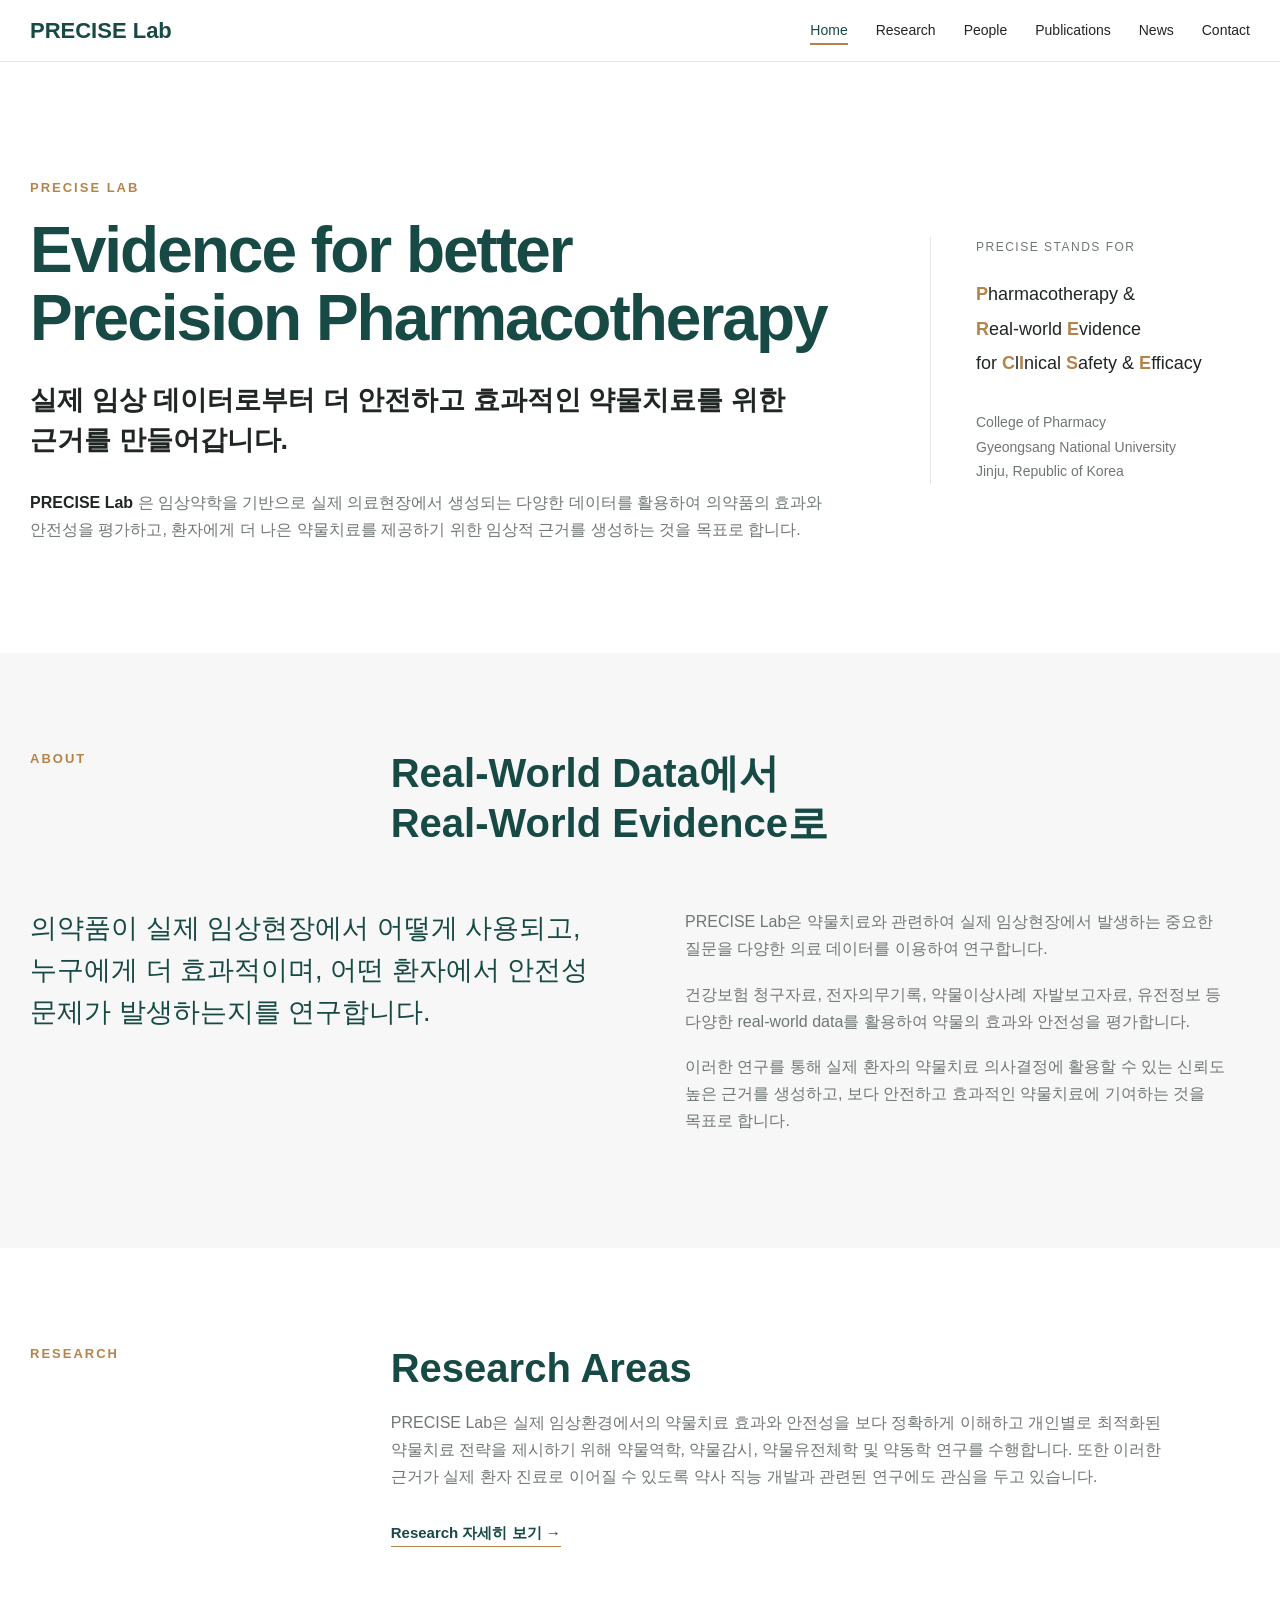
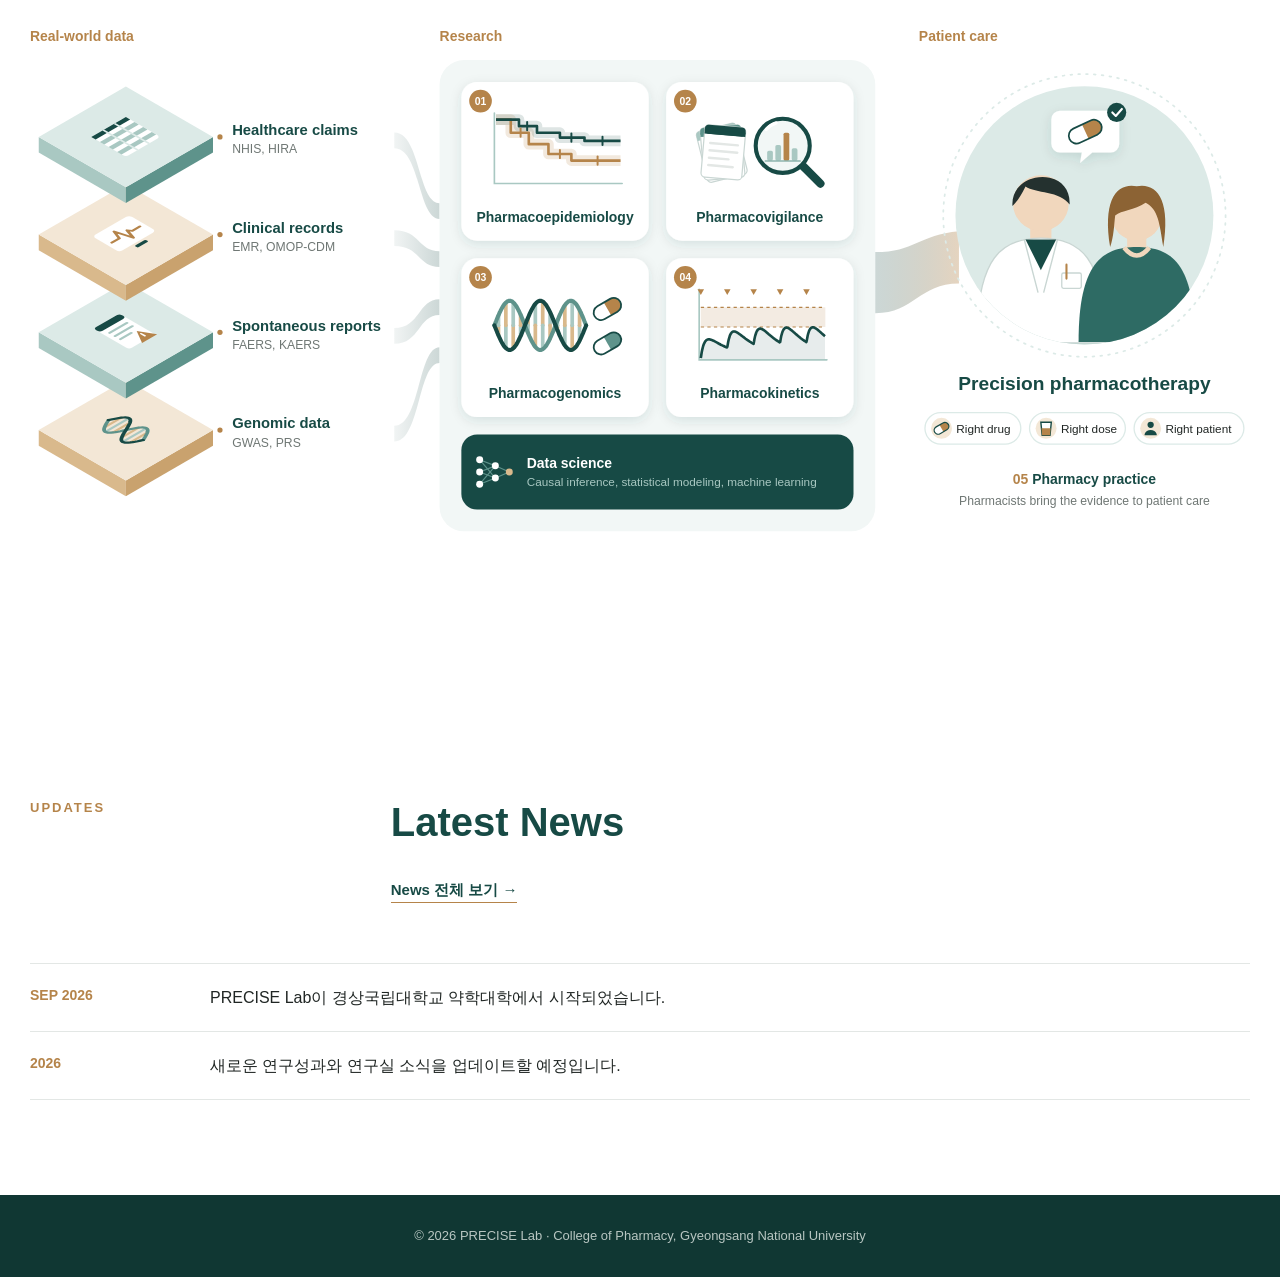
==== commit dedbcfc4: "Split single-page site into multi-page structure with shared style.css and script.js Co-Authored-By:" ====
--- a/index.html
+++ b/index.html
@@ -12,1673 +12,9 @@
     PRECISE Lab | Gyeongsang National University
   </title>
 
-
-  <style>
-
-    /* =========================================================
-       BASIC SETTINGS
-    ========================================================= */
-
-    :root {
-
-      --main: #174A45;
-      --main-dark: #103733;
-
-      --accent: #B5844A;
-
-      --text: #202624;
-      --gray: #6F7774;
-
-      --light-gray: #F6F7F6;
-      --line: #E3E7E5;
-      --white: #FFFFFF;
-
-      /* 홈페이지 전체 콘텐츠 폭 */
-      --content-width: 1400px;
-
-    }
-
-
-    * {
-      margin: 0;
-      padding: 0;
-      box-sizing: border-box;
-    }
-
-
-    html {
-      scroll-behavior: smooth;
-      scroll-padding-top: 100px;
-    }
-
-
-    body {
-
-      font-family:
-        -apple-system,
-        BlinkMacSystemFont,
-        "Pretendard",
-        "Noto Sans KR",
-        "Segoe UI",
-        Arial,
-        sans-serif;
-
-      color: var(--text);
-
-      background: var(--white);
-
-      line-height: 1.7;
-
-      word-break: keep-all;
-
-    }
-
-
-    a {
-      color: inherit;
-    }
-
-
-
-    /* =========================================================
-       NAVIGATION
-    ========================================================= */
-
-    header {
-
-      position: sticky;
-
-      top: 0;
-
-      background: rgba(255,255,255,0.96);
-
-      border-bottom: 1px solid var(--line);
-
-      z-index: 100;
-
-      backdrop-filter: blur(8px);
-
-    }
-
-
-    .nav {
-
-      max-width: var(--content-width);
-
-      margin: auto;
-
-      padding: 12px 30px;
-
-      display: flex;
-
-      justify-content: space-between;
-
-      align-items: center;
-
-      gap: 30px;
-
-    }
-
-
-    /* LOGO */
-
-    .brand {
-
-      display: flex;
-
-      align-items: center;
-
-      text-decoration: none;
-
-      flex-shrink: 0;
-
-    }
-
-
-    .brand img {
-
-      height: 54px;
-
-      width: auto;
-
-      max-width: 280px;
-
-      display: block;
-
-      object-fit: contain;
-
-    }
-
-
-    .brand-fallback {
-
-      display: none;
-
-      font-size: 22px;
-
-      font-weight: 700;
-
-      color: var(--main);
-
-    }
-
-
-    /* MENU */
-
-    .menu {
-
-      display: flex;
-
-      align-items: center;
-
-      justify-content: flex-end;
-
-      flex-wrap: wrap;
-
-    }
-
-
-    .menu a {
-
-      margin-left: 28px;
-
-      text-decoration: none;
-
-      color: var(--text);
-
-      font-size: 14px;
-
-      font-weight: 500;
-
-      transition: color 0.2s ease;
-
-    }
-
-
-    .menu a:hover {
-
-      color: var(--main);
-
-    }
-
-
-
-    /* =========================================================
-       HERO
-    ========================================================= */
-
-    .hero {
-
-      max-width: var(--content-width);
-
-      margin: auto;
-
-      padding: 115px 30px 110px;
-
-      display: grid;
-
-      /*
-        오른쪽 폭을 고정하여
-        왼쪽 제목과 오른쪽 설명 모두 안정적으로 유지
-      */
-
-      grid-template-columns:
-        minmax(0, 1fr)
-        320px;
-
-      gap: 75px;
-
-      align-items: center;
-
-    }
-
-
-    .hero-label {
-
-      color: var(--accent);
-
-      font-size: 13px;
-
-      font-weight: 700;
-
-      letter-spacing: 2px;
-
-      margin-bottom: 18px;
-
-    }
-
-
-    .hero h1 {
-
-      font-size: 64px;
-
-      line-height: 1.05;
-
-      color: var(--main);
-
-      margin-bottom: 28px;
-
-      letter-spacing: -2px;
-
-    }
-
-
-    /* 제목을 정확히 두 줄로 유지 */
-
-    .hero h1 span {
-
-      display: block;
-
-      white-space: nowrap;
-
-    }
-
-
-    .hero-statement {
-
-      font-size: 27px;
-
-      line-height: 1.5;
-
-      max-width: 800px;
-
-      margin-bottom: 28px;
-
-      font-weight: 600;
-
-    }
-
-
-    .hero-description {
-
-      color: var(--gray);
-
-      font-size: 16px;
-
-      max-width: 820px;
-
-    }
-
-
-    .hero-description strong {
-
-      color: var(--text);
-
-    }
-
-
-    .hero-side {
-
-      border-left: 1px solid var(--line);
-
-      padding-left: 45px;
-
-      min-width: 0;
-
-    }
-
-
-    .hero-side-title {
-
-      font-size: 12px;
-
-      color: var(--gray);
-
-      letter-spacing: 1.5px;
-
-      text-transform: uppercase;
-
-      margin-bottom: 20px;
-
-    }
-
-
-    .hero-fullname {
-
-      font-size: 18px;
-
-      line-height: 1.9;
-
-      margin-bottom: 30px;
-
-    }
-
-
-    .hero-fullname strong {
-
-      color: var(--accent);
-
-    }
-
-
-    .hero-institution {
-
-      font-size: 14px;
-
-      line-height: 1.75;
-
-      color: var(--gray);
-
-    }
-
-
-
-    /* =========================================================
-       COMMON SECTION
-    ========================================================= */
-
-    section {
-
-      padding: 95px 30px;
-
-    }
-
-
-    .container {
-
-      max-width: var(--content-width);
-
-      margin: auto;
-
-    }
-
-
-    .section-header {
-
-      display: grid;
-
-      grid-template-columns: 0.7fr 2fr;
-
-      gap: 60px;
-
-      margin-bottom: 60px;
-
-    }
-
-
-    .section-label {
-
-      font-size: 13px;
-
-      letter-spacing: 2px;
-
-      color: var(--accent);
-
-      font-weight: 700;
-
-      text-transform: uppercase;
-
-    }
-
-
-    .section-header h2 {
-
-      font-size: 40px;
-
-      color: var(--main);
-
-      line-height: 1.25;
-
-    }
-
-
-    .section-intro {
-
-      color: var(--gray);
-
-      margin-top: 16px;
-
-      max-width: 800px;
-
-      font-size: 16px;
-
-    }
-
-
-
-    /* =========================================================
-       ABOUT
-    ========================================================= */
-
-    .about {
-
-      background: var(--light-gray);
-
-    }
-
-
-    .about-grid {
-
-      display: grid;
-
-      grid-template-columns: 1fr 1fr;
-
-      gap: 90px;
-
-    }
-
-
-    .about-large {
-
-      font-size: 27px;
-
-      line-height: 1.55;
-
-      color: var(--main);
-
-      font-weight: 500;
-
-      max-width: 620px;
-
-    }
-
-
-    .about-text {
-
-      color: var(--gray);
-
-      font-size: 16px;
-
-      max-width: 650px;
-
-    }
-
-
-    .about-text p {
-
-      margin-bottom: 18px;
-
-    }
-
-
-
-    /* =========================================================
-       RESEARCH
-    ========================================================= */
-
-    .research-grid {
-
-      display: grid;
-
-      grid-template-columns: repeat(4, minmax(0, 1fr));
-
-      border-top: 1px solid var(--line);
-
-      border-bottom: 1px solid var(--line);
-
-    }
-
-
-    .research-item {
-
-      padding: 38px 30px 42px;
-
-      min-height: 330px;
-
-    }
-
-
-    .research-item:first-child {
-
-      padding-left: 0;
-
-    }
-
-
-    .research-item:last-child {
-
-      padding-right: 0;
-
-    }
-
-
-    .research-item + .research-item {
-
-      border-left: 1px solid var(--line);
-
-    }
-
-
-    .research-number {
-
-      font-size: 13px;
-
-      color: var(--accent);
-
-      font-weight: 700;
-
-      letter-spacing: 1px;
-
-      margin-bottom: 18px;
-
-    }
-
-
-    .research-item h3 {
-
-      font-size: 22px;
-
-      color: var(--main);
-
-      margin-bottom: 15px;
-
-      line-height: 1.35;
-
-    }
-
-
-    .research-item p {
-
-      color: var(--gray);
-
-      font-size: 14px;
-
-      line-height: 1.8;
-
-    }
-
-
-    .research-keywords {
-
-      margin-top: 22px;
-
-      font-size: 12px;
-
-      color: var(--accent);
-
-      line-height: 1.8;
-
-    }
-
-
-    /* 05: 전체 폭 가로형 연구 항목 */
-
-    .research-item.research-item-wide {
-
-      grid-column: 1 / -1;
-
-      border-left: none;
-
-      border-top: 1px solid var(--line);
-
-      padding: 38px 0 42px;
-
-      min-height: 0;
-
-      display: grid;
-
-      grid-template-columns: minmax(0, 1fr) minmax(0, 3fr);
-
-      gap: 30px;
-
-    }
-
-
-    @media (min-width: 1101px) {
-
-      .research-item:nth-child(4) {
-
-        padding-right: 0;
-
-      }
-
-    }
-
-
-
-
-    /* 연구 모식도 및 분야별 아이콘 */
-
-    .research-framework {
-
-      margin: 0 0 60px;
-
-    }
-
-
-    .research-framework img {
-
-      display: block;
-
-      width: 100%;
-
-      height: auto;
-
-    }
-
-
-    .research-icon {
-
-      display: block;
-
-      width: 120px;
-
-      height: auto;
-
-      margin-bottom: 22px;
-
-    }
-
-
-    /* =========================================================
-       DATA & ANALYTICAL APPROACHES
-    ========================================================= */
-
-    .approach-area {
-
-      margin-top: 60px;
-
-      padding-top: 30px;
-
-    }
-
-
-    .approach-title {
-
-      font-size: 19px;
-
-      color: var(--main);
-
-      margin-bottom: 24px;
-
-    }
-
-
-    .approach-grid {
-
-      display: grid;
-
-      grid-template-columns: repeat(5, minmax(0, 1fr));
-
-      gap: 16px;
-
-    }
-
-
-    .approach-item {
-
-      background: var(--light-gray);
-
-      padding: 22px;
-
-      min-height: 120px;
-
-    }
-
-
-    .approach-item strong {
-
-      display: block;
-
-      color: var(--main);
-
-      font-size: 14px;
-
-      margin-bottom: 7px;
-
-    }
-
-
-    .approach-item span {
-
-      color: var(--gray);
-
-      font-size: 13px;
-
-      line-height: 1.6;
-
-    }
-
-
-
-    /* =========================================================
-       PEOPLE
-    ========================================================= */
-
-    .people {
-
-      background: var(--light-gray);
-
-    }
-
-
-    /* PI */
-
-    .pi-profile {
-
-      display: grid;
-
-      grid-template-columns: 260px 1fr;
-
-      gap: 60px;
-
-      align-items: start;
-
-      padding-bottom: 70px;
-
-      border-bottom: 1px solid var(--line);
-
-    }
-
-
-    .profile-photo {
-
-      width: 260px;
-
-      height: 335px;
-
-      position: relative;
-
-      background: #DDE5E2;
-
-      overflow: hidden;
-
-    }
-
-
-    .profile-photo img {
-
-      width: 100%;
-
-      height: 100%;
-
-      object-fit: cover;
-
-      display: block;
-
-      position: relative;
-
-      z-index: 1;
-
-    }
-
-
-    .image-fallback {
-
-      position: absolute;
-
-      inset: 0;
-
-      display: flex;
-
-      align-items: center;
-
-      justify-content: center;
-
-      background: #DDE5E2;
-
-      color: var(--main);
-
-      font-size: 42px;
-
-      font-weight: 700;
-
-      letter-spacing: 2px;
-
-      z-index: 0;
-
-    }
-
-
-    .pi-profile h3 {
-
-      font-size: 30px;
-
-      color: var(--main);
-
-      margin-bottom: 5px;
-
-    }
-
-
-    .profile-position {
-
-      color: var(--gray);
-
-      margin-bottom: 25px;
-
-    }
-
-
-    .profile-section {
-
-      margin-top: 22px;
-
-    }
-
-
-    .profile-section strong {
-
-      display: block;
-
-      color: var(--main);
-
-      margin-bottom: 6px;
-
-    }
-
-
-    .profile-section p {
-
-      color: var(--gray);
-
-    }
-
-
-
-    /* =========================================================
-       MEMBER CARDS
-    ========================================================= */
-
-    .member-area {
-
-      margin-top: 60px;
-
-    }
-
-
-    .member-heading {
-
-      font-size: 24px;
-
-      color: var(--main);
-
-      margin-bottom: 30px;
-
-    }
-
-
-    .member-grid {
-
-      display: grid;
-
-      grid-template-columns: repeat(2, 1fr);
-
-      gap: 30px;
-
-    }
-
-
-    .member-card {
-
-      display: grid;
-
-      grid-template-columns: 140px 1fr;
-
-      gap: 25px;
-
-      padding: 25px;
-
-      background: white;
-
-      border: 1px solid var(--line);
-
-    }
-
-
-    .member-photo {
-
-      width: 140px;
-
-      height: 175px;
-
-      background: #DDE5E2;
-
-      position: relative;
-
-      overflow: hidden;
-
-    }
-
-
-    .member-photo img {
-
-      width: 100%;
-
-      height: 100%;
-
-      object-fit: cover;
-
-      display: block;
-
-      position: relative;
-
-      z-index: 1;
-
-    }
-
-
-    .member-fallback {
-
-      position: absolute;
-
-      inset: 0;
-
-      display: flex;
-
-      justify-content: center;
-
-      align-items: center;
-
-      color: var(--main);
-
-      font-weight: 700;
-
-      font-size: 28px;
-
-      z-index: 0;
-
-    }
-
-
-    .member-info h4 {
-
-      font-size: 21px;
-
-      color: var(--main);
-
-      margin-bottom: 3px;
-
-    }
-
-
-    .member-role {
-
-      color: var(--accent);
-
-      font-size: 14px;
-
-      margin-bottom: 14px;
-
-    }
-
-
-    .member-info p {
-
-      color: var(--gray);
-
-      font-size: 14px;
-
-    }
-
-
-    .member-info strong {
-
-      color: var(--text);
-
-      font-weight: 600;
-
-    }
-
-
-
-    /* =========================================================
-       PUBLICATIONS
-    ========================================================= */
-
-    .publication-list {
-
-      border-top: 1px solid var(--line);
-
-    }
-
-
-    .publication-year {
-
-      border-bottom: 1px solid var(--line);
-
-    }
-
-
-    .publication-year summary {
-
-      list-style: none;
-
-      cursor: pointer;
-
-      display: flex;
-
-      align-items: center;
-
-      padding: 25px 0;
-
-      color: var(--main);
-
-      user-select: none;
-
-    }
-
-
-    .publication-year summary::-webkit-details-marker {
-
-      display: none;
-
-    }
-
-
-    .year-title {
-
-      font-size: 25px;
-
-      font-weight: 700;
-
-    }
-
-
-    .publication-count {
-
-      margin-left: auto;
-
-      margin-right: 25px;
-
-      font-size: 13px;
-
-      font-weight: 400;
-
-      color: var(--gray);
-
-    }
-
-
-    .publication-year summary::after {
-
-      content: "+";
-
-      color: var(--accent);
-
-      font-size: 27px;
-
-      font-weight: 300;
-
-      line-height: 1;
-
-    }
-
-
-    .publication-year[open] summary::after {
-
-      content: "−";
-
-    }
-
-
-    .publication-year-content {
-
-      padding-bottom: 20px;
-
-    }
-
-
-    .publication {
-
-      display: grid;
-
-      grid-template-columns: 44px 1fr;
-
-      gap: 20px;
-
-      padding: 21px 0;
-
-      border-top: 1px solid var(--line);
-
-    }
-
-
-    .pub-number {
-
-      color: var(--accent);
-
-      font-size: 13px;
-
-      font-weight: 700;
-
-      padding-top: 2px;
-
-    }
-
-
-    .pub-title {
-
-      font-size: 15px;
-
-      line-height: 1.75;
-
-    }
-
-
-    .pub-title strong {
-
-      color: var(--main);
-
-      font-weight: 700;
-
-    }
-
-
-    .pub-info {
-
-      color: var(--gray);
-
-      font-size: 14px;
-
-      margin-top: 5px;
-
-    }
-
-
-    .pub-info em {
-
-      color: var(--text);
-
-    }
-
-
-    .publication-note {
-
-      margin-top: 18px;
-
-      color: var(--gray);
-
-      font-size: 12px;
-
-    }
-
-
-
-    /* =========================================================
-       NEWS
-    ========================================================= */
-
-    .news-list {
-
-      border-top: 1px solid var(--line);
-
-    }
-
-
-    .news-item {
-
-      display: grid;
-
-      grid-template-columns: 150px 1fr;
-
-      gap: 30px;
-
-      padding: 20px 0;
-
-      border-bottom: 1px solid var(--line);
-
-    }
-
-
-    .news-date {
-
-      color: var(--accent);
-
-      font-size: 14px;
-
-      font-weight: 600;
-
-    }
-
-
-
-    /* =========================================================
-       CONTACT
-    ========================================================= */
-
-    .contact {
-
-      background: #F1F4F3;
-
-    }
-
-
-    .contact-grid {
-
-      display: grid;
-
-      grid-template-columns: 1fr 1fr;
-
-      gap: 90px;
-
-    }
-
-
-    .contact h3 {
-
-      color: var(--main);
-
-      font-size: 24px;
-
-      margin-bottom: 18px;
-
-    }
-
-
-    .contact p {
-
-      color: var(--gray);
-
-    }
-
-
-    .contact a {
-
-      color: var(--main);
-
-      text-decoration: none;
-
-    }
-
-
-    .contact a:hover {
-
-      text-decoration: underline;
-
-    }
-
-
-
-    /* =========================================================
-       FOOTER
-    ========================================================= */
-
-    footer {
-
-      background: var(--main-dark);
-
-      color: #B8C6C2;
-
-      padding: 30px;
-
-      text-align: center;
-
-      font-size: 13px;
-
-    }
-
-
-
-    /* =========================================================
-       TABLET
-    ========================================================= */
-
-    @media (max-width: 1100px) {
-
-
-      .hero {
-
-        grid-template-columns:
-          minmax(0, 1fr)
-          280px;
-
-        gap: 45px;
-
-      }
-
-
-      .hero h1 {
-
-        font-size: 52px;
-
-      }
-
-
-      .research-grid {
-
-        grid-template-columns: repeat(2, 1fr);
-
-      }
-
-
-      .research-item,
-      .research-item:first-child,
-      .research-item:last-child {
-
-        padding: 34px;
-
-      }
-
-
-      .research-item + .research-item {
-
-        border-left: none;
-
-      }
-
-
-      .research-item:nth-child(even) {
-
-        border-left: 1px solid var(--line);
-
-      }
-
-
-      .research-item:nth-child(n+3) {
-
-        border-top: 1px solid var(--line);
-
-      }
-
-
-      .research-item.research-item-wide {
-
-        grid-template-columns: minmax(0, 1fr) minmax(0, 2fr);
-
-      }
-
-
-      .approach-grid {
-
-        grid-template-columns: repeat(3, 1fr);
-
-      }
-
-    }
-
-
-
-    /* =========================================================
-       MOBILE
-    ========================================================= */
-
-    @media (max-width: 800px) {
-
-
-      .nav {
-
-        align-items: flex-start;
-
-        flex-direction: column;
-
-        gap: 8px;
-
-      }
-
-
-      .menu {
-
-        justify-content: flex-start;
-
-      }
-
-
-      .menu a {
-
-        margin-left: 0;
-
-        margin-right: 20px;
-
-        margin-bottom: 6px;
-
-      }
-
-
-      .hero {
-
-        grid-template-columns: 1fr;
-
-        gap: 45px;
-
-        padding-top: 75px;
-
-      }
-
-
-      .hero h1 {
-
-        font-size: 46px;
-
-      }
-
-
-      .hero h1 span {
-
-        white-space: normal;
-
-      }
-
-
-      .hero-statement {
-
-        font-size: 23px;
-
-      }
-
-
-      .hero-side {
-
-        border-left: none;
-
-        border-top: 1px solid var(--line);
-
-        padding-left: 0;
-
-        padding-top: 30px;
-
-      }
-
-
-      .section-header,
-      .about-grid,
-      .contact-grid {
-
-        grid-template-columns: 1fr;
-
-      }
-
-
-      .research-grid {
-
-        grid-template-columns: 1fr;
-
-      }
-
-
-      .research-item,
-      .research-item:first-child,
-      .research-item:last-child {
-
-        padding: 32px 0;
-
-        min-height: 0;
-
-      }
-
-
-      .research-item:nth-child(even),
-      .research-item + .research-item {
-
-        border-left: none;
-
-        border-top: 1px solid var(--line);
-
-      }
-
-
-      .research-item.research-item-wide {
-
-        display: block;
-
-      }
-
-
-      .approach-grid {
-
-        grid-template-columns: repeat(2, 1fr);
-
-      }
-
-
-      .pi-profile {
-
-        grid-template-columns: 1fr;
-
-      }
-
-
-      .member-grid {
-
-        grid-template-columns: 1fr;
-
-      }
-
-    }
-
-
-
-    /* =========================================================
-       SMALL MOBILE
-    ========================================================= */
-
-    @media (max-width: 560px) {
-
-
-      section {
-
-        padding: 70px 22px;
-
-      }
-
-
-      .nav {
-
-        padding: 10px 22px;
-
-      }
-
-
-      .brand img {
-
-        height: 46px;
-
-      }
-
-
-      .menu a {
-
-        font-size: 13px;
-
-        margin-right: 14px;
-
-      }
-
-
-      .hero {
-
-        padding: 70px 22px 75px;
-
-      }
-
-
-      .hero h1 {
-
-        font-size: 39px;
-
-        letter-spacing: -1px;
-
-      }
-
-
-      .hero-statement {
-
-        font-size: 21px;
-
-      }
-
-
-      .section-header h2 {
-
-        font-size: 32px;
-
-      }
-
-
-      .about-large {
-
-        font-size: 22px;
-
-      }
-
-
-      .approach-grid {
-
-        grid-template-columns: 1fr;
-
-      }
-
-
-      .profile-photo {
-
-        width: 220px;
-
-        height: 285px;
-
-      }
-
-
-      .member-card {
-
-        grid-template-columns: 100px 1fr;
-
-        gap: 18px;
-
-        padding: 18px;
-
-      }
-
-
-      .member-photo {
-
-        width: 100px;
-
-        height: 130px;
-
-      }
-
-
-      .publication-year summary {
-
-        padding: 21px 0;
-
-      }
-
-
-      .year-title {
-
-        font-size: 22px;
-
-      }
-
-
-      .publication-count {
-
-        margin-right: 15px;
-
-      }
-
-
-      .publication {
-
-        grid-template-columns: 30px 1fr;
-
-        gap: 10px;
-
-      }
-
-
-      .news-item {
-
-        grid-template-columns: 1fr;
-
-        gap: 4px;
-
-      }
-
-    }
-
-  </style>
+  <link rel="stylesheet" href="style.css">
+
+  <script src="script.js"></script>
 
 </head>
 
@@ -1697,7 +33,7 @@
   <div class="nav">
 
 
-    <a href="#" class="brand">
+    <a href="index.html" class="brand">
 
       <img
         src="./images/precise-logo.png"
@@ -1718,27 +54,27 @@
 
     <nav class="menu">
 
-      <a href="#about">
-        About
-      </a>
-
-      <a href="#research">
+      <a href="index.html" class="active" aria-current="page">
+        Home
+      </a>
+
+      <a href="research.html">
         Research
       </a>
 
-      <a href="#people">
+      <a href="people.html">
         People
       </a>
 
-      <a href="#publications">
+      <a href="publications.html">
         Publications
       </a>
 
-      <a href="#news">
+      <a href="news.html">
         News
       </a>
 
-      <a href="#contact">
+      <a href="contact.html">
         Contact
       </a>
 
@@ -1957,10 +293,10 @@
 
 
 <!-- =========================================================
-     RESEARCH
-========================================================= -->
-
-<section id="research">
+     RESEARCH AREAS (SUMMARY)
+========================================================= -->
+
+<section id="research-areas">
 
 
   <div class="container">
@@ -1999,6 +335,11 @@
         </p>
 
 
+        <a href="research.html" class="more-link">
+          Research 자세히 보기 →
+        </a>
+
+
       </div>
 
 
@@ -2017,47 +358,74 @@
     </figure>
 
 
-
-
-    <div class="research-grid">
-
-
-      <!-- 01 PHARMACOEPIDEMIOLOGY -->
-
-      <div class="research-item">
-
-
-        <img class="research-icon" src="images/research-icon-pe.svg" alt="" aria-hidden="true">
-
-        <div class="research-number">
-
-          01
+  </div>
+
+
+</section>
+
+
+
+
+<!-- =========================================================
+     LATEST NEWS (SUMMARY)
+========================================================= -->
+
+<section id="latest-news">
+
+
+  <div class="container">
+
+
+    <div class="section-header">
+
+
+      <div class="section-label">
+
+        Updates
+
+      </div>
+
+
+
+      <div>
+
+
+        <h2>
+
+          Latest News
+
+        </h2>
+
+
+        <a href="news.html" class="more-link">
+          News 전체 보기 →
+        </a>
+
+
+      </div>
+
+
+    </div>
+
+
+
+
+    <div class="news-list">
+
+
+      <div class="news-item">
+
+
+        <div class="news-date">
+
+          SEP 2026
 
         </div>
 
 
-        <h3>
-
-          Pharmacoepidemiology
-
-        </h3>
-
-
-        <p>
-
-          대규모 실제 임상자료를 활용하여
-          의약품의 사용 양상과 효과 및 안전성을 평가하고,
-          약물치료와 환자 예후의 관계를 연구합니다.
-
-        </p>
-
-
-        <div class="research-keywords">
-
-          Real-world Evidence ·
-          Comparative Effectiveness ·
-          Drug Utilization ·
-          Causal Inference
+        <div>
+
+          PRECISE Lab이 경상국립대학교 약학대학에서 시작되었습니다.
 
         </div>
 
@@ -2067,2001 +435,21 @@
 
 
 
-      <!-- 02 PHARMACOVIGILANCE -->
-
-      <div class="research-item">
-
-
-        <img class="research-icon" src="images/research-icon-pv.svg" alt="" aria-hidden="true">
-
-        <div class="research-number">
-
-          02
+      <div class="news-item">
+
+
+        <div class="news-date">
+
+          2026
 
         </div>
 
 
-        <h3>
-
-          Pharmacovigilance
-
-        </h3>
-
-
-        <p>
-
-          의약품 사용 후 발생하는 이상사례와 안전성 문제를 탐색하고,
-          국내외 약물감시 자료를 이용하여
-          새로운 안전성 신호를 탐색하고 평가합니다.
-
-        </p>
-
-
-        <div class="research-keywords">
-
-          Adverse Drug Events ·
-          Signal Detection ·
-          Spontaneous Reporting Systems ·
-          Drug Safety
+        <div>
+
+          새로운 연구성과와 연구실 소식을 업데이트할 예정입니다.
 
         </div>
-
-
-      </div>
-
-
-
-
-      <!-- 03 PHARMACOGENOMICS -->
-
-      <div class="research-item">
-
-
-        <img class="research-icon" src="images/research-icon-pgx.svg" alt="" aria-hidden="true">
-
-        <div class="research-number">
-
-          03
-
-        </div>
-
-
-        <h3>
-
-          Pharmacogenomics
-
-        </h3>
-
-
-        <p>
-
-          유전적 특성과 임상정보를 함께 활용하여
-          약물의 효과와 이상반응에서 나타나는 개인 간 차이를 이해하고,
-          환자 맞춤형 약물치료의 가능성을 연구합니다.
-
-        </p>
-
-
-        <div class="research-keywords">
-
-          Genetic Variants ·
-          Polygenic Risk Score ·
-          Precision Medicine ·
-          Personalized Pharmacotherapy
-
-        </div>
-
-
-      </div>
-
-
-
-
-      <!-- 04 PHARMACOKINETICS -->
-
-      <div class="research-item">
-
-
-        <img class="research-icon" src="images/research-icon-pk.svg" alt="" aria-hidden="true">
-
-        <div class="research-number">
-
-          04
-
-        </div>
-
-
-        <h3>
-
-          Pharmacokinetics
-
-        </h3>
-
-
-        <p>
-
-          약물의 흡수, 분포, 대사 및 배설 과정과
-          이에 영향을 미치는 환자 특성을 분석하여
-          개인 간 약물 노출의 차이를 이해하고,
-          적정 용량 및 맞춤형 약물치료 전략을 연구합니다.
-
-        </p>
-
-
-        <div class="research-keywords">
-
-          Drug Exposure ·
-          Dose Optimization ·
-          Therapeutic Drug Monitoring ·
-          Personalized Dosing
-
-        </div>
-
-
-      </div>
-
-
-
-
-      <!-- 05 PHARMACY PRACTICE -->
-
-      <div class="research-item research-item-wide">
-
-
-        <div>
-
-          <img class="research-icon" src="images/research-icon-practice.svg" alt="" aria-hidden="true">
-
-          <div class="research-number">
-
-            05
-
-          </div>
-
-
-          <h3>
-
-            Pharmacy Practice &amp; Pharmacist Roles
-
-          </h3>
-
-        </div>
-
-
-
-        <div>
-
-          <p>
-
-            약물치료의 근거가 실제 환자 진료로 이어지기 위해서는
-            약사의 전문적 역할이 중요합니다.
-            약사 주도 약료서비스와 의약품 안전관리 체계를 평가하고,
-            약사 직능의 개발과 확대 및 관련 제도 개선에 필요한
-            근거를 마련하는 연구에 관심을 두고 있습니다.
-
-          </p>
-
-
-          <div class="research-keywords">
-
-            Pharmaceutical Care ·
-            Pharmacist-led Services ·
-            Medication Safety Management ·
-            Pharmacy Policy
-
-          </div>
-
-        </div>
-
-
-      </div>
-
-
-    </div>
-
-
-
-
-    <!-- DATA & ANALYTICAL APPROACHES -->
-
-    <div class="approach-area">
-
-
-      <h3 class="approach-title">
-
-        Data & Analytical Approaches
-
-      </h3>
-
-
-
-      <div class="approach-grid">
-
-
-        <div class="approach-item">
-
-          <strong>
-            Healthcare Claims
-          </strong>
-
-          <span>
-            국민건강보험 및 건강보험 청구자료
-          </span>
-
-        </div>
-
-
-
-        <div class="approach-item">
-
-          <strong>
-            Clinical Data
-          </strong>
-
-          <span>
-            전자의무기록 및 환자 수준의 임상자료
-          </span>
-
-        </div>
-
-
-
-        <div class="approach-item">
-
-          <strong>
-            Pharmacovigilance Data
-          </strong>
-
-          <span>
-            FAERS, KAERS 등 약물이상사례 자발보고자료
-          </span>
-
-        </div>
-
-
-
-        <div class="approach-item">
-
-          <strong>
-            Genomic Data
-          </strong>
-
-          <span>
-            유전변이, GWAS 및 polygenic risk score
-          </span>
-
-        </div>
-
-
-
-        <div class="approach-item">
-
-          <strong>
-            Data Science
-          </strong>
-
-          <span>
-            역학·통계 모형, 머신러닝 및 예측모델
-          </span>
-
-        </div>
-
-
-      </div>
-
-
-    </div>
-
-
-  </div>
-
-
-</section>
-
-
-
-
-<!-- =========================================================
-     PEOPLE
-========================================================= -->
-
-<section id="people"
-         class="people">
-
-
-  <div class="container">
-
-
-    <div class="section-header">
-
-
-      <div class="section-label">
-
-        People
-
-      </div>
-
-
-
-      <div>
-
-
-        <h2>
-
-          Our Team
-
-        </h2>
-
-
-        <p class="section-intro">
-
-          함께 연구하고 성장하는 PRECISE Lab의 구성원입니다.
-
-        </p>
-
-
-      </div>
-
-
-    </div>
-
-
-
-
-    <!-- PRINCIPAL INVESTIGATOR -->
-
-    <div class="pi-profile">
-
-
-      <div class="profile-photo">
-
-
-        <div class="image-fallback">
-
-          SC
-
-        </div>
-
-
-        <img
-          src="./images/piprofile.jpg"
-          alt="Seunghyun Cheon"
-          onerror="this.style.display='none';"
-        >
-
-
-      </div>
-
-
-
-
-      <div>
-
-
-        <h3>
-
-          Seunghyun Cheon, PharmD, PhD
-
-        </h3>
-
-
-
-        <div class="profile-position">
-
-          Assistant Professor<br>
-
-          College of Pharmacy,
-          Gyeongsang National University
-
-        </div>
-
-
-
-
-        <div class="profile-section">
-
-
-          <strong>
-
-            Research Interests
-
-          </strong>
-
-
-          <p>
-
-            실제 임상자료를 활용한 의약품의 안전성 및 효과 평가,
-            약물유전체학, 약물역학, 약물감시, 약동학 및
-            약사 직능 개발 연구
-
-            <br><br>
-
-            Clinical Pharmacy ·
-            Real-world Evidence ·
-            Drug Safety ·
-            Pharmacogenomics ·
-            Pharmacoepidemiology ·
-            Pharmacovigilance ·
-            Pharmacokinetics ·
-            Pharmacy Practice
-
-            <br><br>
-
-            Prescription Opioids ·
-            Antibiotics ·
-            Direct Oral Anticoagulants
-
-          </p>
-
-
-        </div>
-
-
-
-
-        <div class="profile-section">
-
-
-          <strong>
-
-            Education & Experience
-
-          </strong>
-
-
-          <p>
-
-            Assistant Professor,
-            College of Pharmacy,
-            Gyeongsang National University
-
-            <br>
-
-            Postdoctoral Researcher,
-            College of Pharmacy and Pharmaco Microbiome Research Center,
-            Hanyang University
-
-            <br>
-
-            Hospital Pharmacist,
-            Hanyang University Seoul Hospital
-
-            <br>
-
-            MS/PhD,
-            College of Pharmacy,
-            Hanyang University
-
-            <br>
-
-            BS,
-            College of Pharmacy,
-            Hanyang University
-            (Summa cum laude)
-
-          </p>
-
-
-        </div>
-
-
-      </div>
-
-
-    </div>
-
-
-
-
-    <!-- =====================================================
-         RESEARCHERS & STUDENTS
-    ===================================================== -->
-
-    <div class="member-area">
-
-
-      <h3 class="member-heading">
-
-        Researchers & Students
-
-      </h3>
-
-
-
-      <div class="member-grid">
-
-
-        <!-- MEMBER 1 -->
-
-        <div class="member-card">
-
-
-          <div class="member-photo">
-
-
-            <div class="member-fallback">
-
-              M1
-
-            </div>
-
-
-            <img
-              src="./images/member1.jpg"
-              alt="Member 1"
-              onerror="this.style.display='none';"
-            >
-
-
-          </div>
-
-
-
-
-          <div class="member-info">
-
-
-            <h4>
-
-              연구원 이름
-
-            </h4>
-
-
-            <div class="member-role">
-
-              Graduate Student
-
-            </div>
-
-
-            <p>
-
-              <strong>
-                Research Interests
-              </strong>
-
-              <br>
-
-              Real-world Evidence<br>
-
-              Drug Safety<br>
-
-              Clinical Pharmacy
-
-            </p>
-
-
-          </div>
-
-
-        </div>
-
-
-
-
-        <!-- MEMBER 2 -->
-
-        <div class="member-card">
-
-
-          <div class="member-photo">
-
-
-            <div class="member-fallback">
-
-              M2
-
-            </div>
-
-
-            <img
-              src="./images/member2.jpg"
-              alt="Member 2"
-              onerror="this.style.display='none';"
-            >
-
-
-          </div>
-
-
-
-
-          <div class="member-info">
-
-
-            <h4>
-
-              연구원 이름
-
-            </h4>
-
-
-            <div class="member-role">
-
-              Graduate Student
-
-            </div>
-
-
-            <p>
-
-              <strong>
-                Research Interests
-              </strong>
-
-              <br>
-
-              Real-world Evidence<br>
-
-              Drug Safety<br>
-
-              Clinical Pharmacy
-
-            </p>
-
-
-          </div>
-
-
-        </div>
-
-
-      </div>
-
-
-    </div>
-
-
-  </div>
-
-
-</section>
-
-
-
-
-<!-- =========================================================
-     PUBLICATIONS
-========================================================= -->
-
-<section id="publications">
-
-
-  <div class="container">
-
-
-    <div class="section-header">
-
-
-      <div class="section-label">
-
-        Publications
-
-      </div>
-
-
-
-      <div>
-
-
-        <h2>
-
-          Publications
-
-        </h2>
-
-
-        <p class="section-intro">
-
-          연구성과를 연도별로 확인할 수 있습니다.
-
-        </p>
-
-
-      </div>
-
-
-    </div>
-
-
-
-
-    <div class="publication-list">
-
-
-
-
-      <!-- =====================================================
-           2026
-      ====================================================== -->
-
-      <details class="publication-year"
-               open>
-
-
-        <summary>
-
-          <span class="year-title">
-            2026
-          </span>
-
-          <span class="publication-count"></span>
-
-        </summary>
-
-
-
-        <div class="publication-year-content">
-
-
-
-
-          <div class="publication">
-
-
-            <div class="pub-number"></div>
-
-
-            <div>
-
-
-              <div class="pub-title">
-
-               
-                Dosol Oh*, <strong>Seunghyun Cheon*</strong>, Kyung Eun Lee, Jee-Eun Chung.
-                Cumulative proton pump inhibitor exposure and risk of Parkinson’s disease: a nationwide cohort study.
-
-              </div>
-
-
-              <div class="pub-info">
-
-                <em>Scientific Reports</em>.
-                2026.
-
-              </div>
-
-
-            </div>
-
-
-          </div>
-
-
-          
-          <div class="publication">
-
-
-            <div class="pub-number"></div>
-
-
-            <div>
-
-
-              <div class="pub-title">
-
-                <strong>Seunghyun Cheon</strong>,
-                Kyu-Ri Kim, Hyun Lee, Sang-Heon Kim, Jee-Eun Chung.
-                Increased Risk of
-                <i>Pneumocystis jirovecii</i> pneumonia
-                associated with immune checkpoint inhibitors in lung cancer:
-                a nationwide retrospective cohort study.
-
-              </div>
-
-
-              <div class="pub-info">
-
-                <em>Respiratory Research</em>.
-                2026.
-
-              </div>
-
-
-            </div>
-
-
-          </div>
-
-
-
-          <div class="publication">
-
-
-            <div class="pub-number"></div>
-
-
-            <div>
-
-
-              <div class="pub-title">
-
-                Jiyeon Park*,
-                <strong>Seunghyun Cheon*</strong>,
-                Yu-Seon Choi, Jiyeong Kim,
-                Seong Joon Ahn, Jee-Eun Chung.
-                Anaerobic antibiotic exposure and risk of maculopathy:
-                a nationwide dual design study.
-
-              </div>
-
-
-              <div class="pub-info">
-
-                <em>Frontiers in Pharmacology</em>.
-                2026;17:1840229.
-
-              </div>
-
-
-            </div>
-
-
-          </div>
-
-
-
-
-          <div class="publication">
-
-
-            <div class="pub-number"></div>
-
-
-            <div>
-
-
-              <div class="pub-title">
-
-                <strong>Seunghyun Cheon</strong>,
-                Yu-Seon Choi, Young Seo Kim, Jee-Eun Chung.
-                Bleeding-Related Interactions Between DOACs and Cardiovascular Drugs:
-                Insights from FDA adverse event reporting system.
-
-              </div>
-
-
-              <div class="pub-info">
-
-                <em>American Journal of Medicine</em>.
-                2026;139(1):1337-47.
-
-              </div>
-
-
-            </div>
-
-
-          </div>
-
-
-        </div>
-
-
-      </details>
-
-
-
-
-      <!-- =====================================================
-           2025
-      ====================================================== -->
-
-      <details class="publication-year">
-
-
-        <summary>
-
-          <span class="year-title">
-            2025
-          </span>
-
-          <span class="publication-count"></span>
-
-        </summary>
-
-
-
-        <div class="publication-year-content">
-
-
-
-
-          <div class="publication">
-
-            <div class="pub-number"></div>
-
-            <div>
-
-              <div class="pub-title">
-
-                <strong>Seunghyun Cheon</strong>,
-                Jiyeon Park, Dosol Oh, Young Seo Kim, Jee-Eun Chung.
-                Analysis of Upper Gastrointestinal Adverse Events Associated with
-                Oral Anticoagulants and Potential Drug Interactions with
-                Cardiovascular Drugs:
-                Exploratory Study Using FDA Adverse Event Reporting System.
-
-              </div>
-
-              <div class="pub-info">
-
-                <em>Pharmaceuticals</em>.
-                2025;18(9):1311.
-
-              </div>
-
-            </div>
-
-          </div>
-
-
-
-
-          <div class="publication">
-
-            <div class="pub-number"></div>
-
-            <div>
-
-              <div class="pub-title">
-
-                Fakhar ud Din, Hye In Lee, Jung Suk Kim, Mi Ran Woo,
-                <strong>Seunghyun Cheon</strong>,
-                Seonghyeon Park, Sanghyun Woo,
-                Sung Giu Jin, Han-Gon Choi.
-                Physicochemical characterization and in vivo assessment of
-                novel apixaban-loaded polymeric nano-aggregates.
-
-              </div>
-
-              <div class="pub-info">
-
-                <em>Journal of Pharmaceutical Investigation</em>.
-                2025;55(5):707-719.
-
-              </div>
-
-            </div>
-
-          </div>
-
-
-
-
-          <div class="publication">
-
-            <div class="pub-number"></div>
-
-            <div>
-
-              <div class="pub-title">
-
-                Hye In Lee, Mi Ran Woo, Fakhar ud Din, Jung Suk Kim,
-                <strong>Seunghyun Cheon</strong>,
-                Seonghyeon Park, Sanghyun Woo,
-                Sung Giu Jin, Han-Gon Choi.
-                Development of a novel apixaban-loaded solid self-emulsifying
-                drug delivery system for oral administration:
-                physicochemical characterization and pharmacokinetics in rats.
-
-              </div>
-
-              <div class="pub-info">
-
-                <em>Journal of Pharmaceutical Investigation</em>.
-                2025;55(4):575-588.
-
-              </div>
-
-            </div>
-
-          </div>
-
-
-
-
-          <div class="publication">
-
-            <div class="pub-number"></div>
-
-            <div>
-
-              <div class="pub-title">
-
-                Fakhar ud Din, Dong Shik Kim, Jung Suk Kim,
-                <strong>Seunghyun Cheon</strong>,
-                Seonghyeon Park, Sanghyun Woo,
-                Mi Ran Woo, Zakir Ali, Jong Oh Kim,
-                Sung Giu Jin, Han-Gon Choi.
-                Comparative analysis of novel modified drug delivery systems
-                for improving the oral bioavailability of water-insoluble tadalafil
-                using copovidone, TPGS and hydroxypropyl-β-cyclodextrin.
-
-              </div>
-
-              <div class="pub-info">
-
-                <em>Biomedicine & Pharmacotherapy</em>.
-                2025;186:118039.
-
-              </div>
-
-            </div>
-
-          </div>
-
-
-
-
-          <div class="publication">
-
-            <div class="pub-number"></div>
-
-            <div>
-
-              <div class="pub-title">
-
-                <strong>Seunghyun Cheon</strong>,
-                Seo-Yong Choi, Kyu Ri Kim,
-                Han-Gon Choi, Jee-Eun Chung.
-                Potentially Inappropriate Use of Transdermal Fentanyl
-                in Working-Age and Older Adult Populations with Non-Cancer Pain:
-                Nationwide Cross-Sectional Study.
-
-              </div>
-
-              <div class="pub-info">
-
-                <em>JMIR Public Health and Surveillance</em>.
-                2025;11(1):e63960.
-
-              </div>
-
-            </div>
-
-          </div>
-
-
-
-
-          <div class="publication">
-
-            <div class="pub-number"></div>
-
-            <div>
-
-              <div class="pub-title">
-
-                Sang-Hyeon Oh*,
-                <strong>Seunghyun Cheon*</strong>,
-                Seo-Yong Choi, Young Seo Kim,
-                Han-Gon Choi, Jee-Eun Chung.
-                Effectiveness and Safety of Dose-Specific DOACs
-                in Patients With Atrial Fibrillation:
-                A Systematic Review and Network Meta-Analysis.
-
-              </div>
-
-              <div class="pub-info">
-
-                <em>Cardiovascular Therapeutics</em>.
-                2025;2025(1):9923772.
-
-              </div>
-
-            </div>
-
-          </div>
-
-
-        </div>
-
-
-      </details>
-
-
-
-
-      <!-- =====================================================
-           2024
-      ====================================================== -->
-
-      <details class="publication-year">
-
-
-        <summary>
-
-          <span class="year-title">
-            2024
-          </span>
-
-          <span class="publication-count"></span>
-
-        </summary>
-
-
-
-        <div class="publication-year-content">
-
-
-
-
-          <div class="publication">
-
-            <div class="pub-number"></div>
-
-            <div>
-
-              <div class="pub-title">
-
-                Kyu-Ri Kim, Jimin Han,
-                <strong>Seunghyun Cheon</strong>,
-                Yun Hee Jo, Im Soon Choi, Hyungsoon Lee,
-                Hyun-A Sohn, Sookhee An, Kyong Ju Jung, Jee-Eun Chung.
-                Policy Research for Enhancing Institutional Narcotic Management Systems.
-
-              </div>
-
-              <div class="pub-info">
-
-                <em>Journal of Korean Society of Health-System Pharmacists</em>.
-                2024;41(4):337-353.
-
-              </div>
-
-            </div>
-
-          </div>
-
-
-
-
-          <div class="publication">
-
-            <div class="pub-number"></div>
-
-            <div>
-
-              <div class="pub-title">
-
-                Mi Ran Woo, Jung Suk Kim,
-                <strong>Seunghyun Cheon</strong>,
-                Sang Hun Ji, Seonghyeon Park, Sanghyun Woo,
-                Jong Oh Kim, Sung Giu Jin, Han-Gon Choi.
-                Microneedles integrated with crystallinity control
-                for poorly water-soluble drugs:
-                Enhanced bioavailability and innovative controlled release system.
-
-              </div>
-
-              <div class="pub-info">
-
-                <em>Materials & Design</em>.
-                2024;247:113371.
-
-              </div>
-
-            </div>
-
-          </div>
-
-
-
-
-          <div class="publication">
-
-            <div class="pub-number"></div>
-
-            <div>
-
-              <div class="pub-title">
-
-                Fakhar Ud Din, Jung Suk Kim, Ho Cheol Lee,
-                <strong>Seunghyun Cheon</strong>,
-                Mi Ran Woo, Sanghyun Woo,
-                Sae Kwang Ku, Hye Hyun Yoo,
-                Jong Oh Kim, Sung Giu Jin, Han-Gon Choi.
-                Injectable dual thermoreversible hydrogel
-                for sustained intramuscular drug delivery.
-
-              </div>
-
-              <div class="pub-info">
-
-                <em>Journal of Controlled Release</em>.
-                2024;374:590-605.
-
-              </div>
-
-            </div>
-
-          </div>
-
-
-
-
-          <div class="publication">
-
-            <div class="pub-number"></div>
-
-            <div>
-
-              <div class="pub-title">
-
-                Jung Suk Kim*,
-                <strong>Seunghyun Cheon*</strong>,
-                Mi Ran Woo, Sanghyun Woo, Jee-Eun Chung,
-                Yu Seok Youn, Kyung Taek Oh, Soo-Jeong Lim,
-                Sae Kwang Ku, Bao Loc Nguyen,
-                Jong Oh Kim, Sung Giu Jin, Han-Gon Choi.
-                Electrostatic spraying for fine-tuning particle dimensions
-                to enhance oral bioavailability of poorly water-soluble drugs.
-
-              </div>
-
-              <div class="pub-info">
-
-                <em>Asian Journal of Pharmaceutical Sciences</em>.
-                2024;19(5):100953.
-
-              </div>
-
-            </div>
-
-          </div>
-
-
-
-
-          <div class="publication">
-
-            <div class="pub-number"></div>
-
-            <div>
-
-              <div class="pub-title">
-
-                <strong>Seunghyun Cheon*</strong>,
-                Jung Suk Kim*, Mi Ran Woo, Sang Hun Ji,
-                Seonghyeon Park, Fakhar Ud Din, Jong Oh Kim,
-                Yu Seok Youn, Kyung Taek Oh, Soo-Jeong Lim,
-                Sung Giu Jin, Jee-Eun Chung, Han-Gon Choi.
-                Establishment of nanoparticle screening technique:
-                A pivotal role of sodium carboxymethylcellulose
-                in enhancing oral bioavailability of poorly water-soluble aceclofenac.
-
-              </div>
-
-              <div class="pub-info">
-
-                <em>International Journal of Biological Macromolecules</em>.
-                2024;277:134246.
-
-              </div>
-
-            </div>
-
-          </div>
-
-
-
-
-          <div class="publication">
-
-            <div class="pub-number"></div>
-
-            <div>
-
-              <div class="pub-title">
-
-                Dosol Oh, Kyu-Ri Kim,
-                <strong>Seunghyun Cheon</strong>,
-                Jee-Eun Chung.
-                Acid-Suppressive Therapy and Risk for
-                <i>C. difficile</i> Infection:
-                A Systematic Review and Meta-Analysis.
-
-              </div>
-
-              <div class="pub-info">
-
-                <em>Pharmacoepidemiology and Risk Management</em>.
-                2024;16(2):192-201.
-
-              </div>
-
-            </div>
-
-          </div>
-
-
-
-
-          <div class="publication">
-
-            <div class="pub-number"></div>
-
-            <div>
-
-              <div class="pub-title">
-
-                Mi Ran Woo, Sanghyun Woo, Young-Woo Bak,
-                <strong>Seunghyun Cheon</strong>,
-                Jung Suk Kim, Sang Hun Ji, Seonghyeon Park,
-                Jong Oh Kim, Sung Giu Jin, Han-Gon Choi.
-                Comparison of two self-nanoemulsifying drug delivery systems
-                using different solidification techniques for enhanced solubility
-                and oral bioavailability of poorly water-soluble celecoxib.
-
-              </div>
-
-              <div class="pub-info">
-
-                <em>Colloids and Surfaces B: Biointerfaces</em>.
-                2024;241:114044.
-
-              </div>
-
-            </div>
-
-          </div>
-
-
-
-
-          <div class="publication">
-
-            <div class="pub-number"></div>
-
-            <div>
-
-              <div class="pub-title">
-
-                Mi Ran Woo, Young-Woo Bak,
-                <strong>Seunghyun Cheon</strong>,
-                Jung Suk Kim, Sang Hun Ji, Seonghyeon Park,
-                Sanghyun Woo, Jong Oh Kim,
-                Sung Giu Jin, Han-Gon Choi.
-                Modification of microenvironmental pH of nanoparticles
-                for enhanced solubility and oral bioavailability
-                of poorly water-soluble celecoxib.
-
-              </div>
-
-              <div class="pub-info">
-
-                <em>International Journal of Pharmaceutics</em>.
-                2024;659:124179.
-
-              </div>
-
-            </div>
-
-          </div>
-
-
-
-
-          <div class="publication">
-
-            <div class="pub-number"></div>
-
-            <div>
-
-              <div class="pub-title">
-
-                So Yeon Lee,
-                <strong>Seunghyun Cheon</strong>,
-                Hye Won Park, Sang Hyeon Oh,
-                Jee-Eun Chung, Sook Hee An.
-                Implementation of Pharmaceutical Care Services
-                During the COVID-19 Pandemic Worldwide.
-
-              </div>
-
-              <div class="pub-info">
-
-                <em>Korean Journal of Clinical Pharmacy</em>.
-                2024;34(4):242-251.
-
-              </div>
-
-            </div>
-
-          </div>
-
-
-        </div>
-
-
-      </details>
-
-
-
-
-      <!-- =====================================================
-           2023
-      ====================================================== -->
-
-      <details class="publication-year">
-
-
-        <summary>
-
-          <span class="year-title">
-            2023
-          </span>
-
-          <span class="publication-count"></span>
-
-        </summary>
-
-
-
-        <div class="publication-year-content">
-
-
-
-
-          <div class="publication">
-
-            <div class="pub-number"></div>
-
-            <div>
-
-              <div class="pub-title">
-
-                Jung Suk Kim, Fakhar ud Din,
-                Hyuk Jun Cho, Yoo Jin Choi, Mi Ran Woo,
-                <strong>Seunghyun Cheon</strong>,
-                Sang Hun Ji, Seonghyeon Park,
-                Yu Seok Youn, Kyung Taek Oh,
-                Soo-Jeong Lim, Sung Giu Jin, Han-Gon Choi.
-                Impact of carrier hydrophilicity on solid self nano-emulsifying
-                drug delivery system and self nano-emulsifying granule system.
-
-              </div>
-
-              <div class="pub-info">
-
-                <em>International Journal of Pharmaceutics</em>.
-                2023;648:123578.
-
-              </div>
-
-            </div>
-
-          </div>
-
-
-
-
-          <div class="publication">
-
-            <div class="pub-number"></div>
-
-            <div>
-
-              <div class="pub-title">
-
-                <strong>Seunghyun Cheon</strong>,
-                Seo-Yong Choi, Sang-Hyeon Oh,
-                Myoungon Eun, Jungbo Kim, Songhee Park,
-                Soyoung Park, Ryang Soon Im, Su Bin Lee,
-                Hye Won Han, Jungwha Lee, Hyun-A Sohn,
-                Younghee Lee, Sook Hee An, Jee-Eun Chung.
-                Expert Opinion Survey on Proposals for
-                Safety Management of Prescription Opioids.
-
-              </div>
-
-              <div class="pub-info">
-
-                <em>Journal of Korean Society of Health-System Pharmacists</em>.
-                2023;40(3):326-346.
-
-              </div>
-
-            </div>
-
-          </div>
-
-
-
-
-          <div class="publication">
-
-            <div class="pub-number"></div>
-
-            <div>
-
-              <div class="pub-title">
-
-                Seo-Yong Choi, Jeong-Min Kim, Sang-Hyeon Oh,
-                <strong>Seunghyun Cheon</strong>,
-                Jee-Eun Chung.
-                Efficacy and Cardiovascular Safety of Romosozumab:
-                A Meta-analysis and Systematic Review.
-
-              </div>
-
-              <div class="pub-info">
-
-                <em>Korean Journal of Clinical Pharmacy</em>.
-                2023;33(2):128-134.
-
-              </div>
-
-            </div>
-
-          </div>
-
-
-
-
-          <div class="publication">
-
-            <div class="pub-number"></div>
-
-            <div>
-
-              <div class="pub-title">
-
-                Seo-Yong Choi, Jin-Woo Kim, Sang-Hyeon Oh,
-                <strong>Seunghyun Cheon</strong>,
-                Jeong Yee, Sun-Jong Kim, Hye Sun Gwak, Jee-Eun Chung.
-                Prediction of medication-related osteonecrosis of the jaws
-                using machine learning methods from estrogen receptor 1
-                polymorphisms and clinical information.
-
-              </div>
-
-              <div class="pub-info">
-
-                <em>Frontiers in Medicine</em>.
-                2023;10:1140620.
-
-              </div>
-
-            </div>
-
-          </div>
-
-
-
-
-          <div class="publication">
-
-            <div class="pub-number"></div>
-
-            <div>
-
-              <div class="pub-title">
-
-                <strong>Seunghyun Cheon</strong>,
-                Sang-Hyeon Oh, Jung-Tae Kim,
-                Han-Gon Choi, Hyojung Park, Jee-Eun Chung.
-                Nutrition therapy by nutrition support team:
-                a comparison of multi-chamber bag
-                and customized parenteral nutrition in hospitalized patients.
-
-              </div>
-
-              <div class="pub-info">
-
-                <em>Nutrients</em>.
-                2023;15(11):2531.
-
-              </div>
-
-            </div>
-
-          </div>
-
-
-        </div>
-
-
-      </details>
-
-
-
-
-      <!-- =====================================================
-           2022
-      ====================================================== -->
-
-      <details class="publication-year">
-
-
-        <summary>
-
-          <span class="year-title">
-            2022
-          </span>
-
-          <span class="publication-count"></span>
-
-        </summary>
-
-
-
-        <div class="publication-year-content">
-
-
-          <div class="publication">
-
-            <div class="pub-number"></div>
-
-            <div>
-
-              <div class="pub-title">
-
-                Jung Suk Kim, Fakhar ud Din,
-                Yoo Jin Choi, Mi Ran Woo,
-                <strong>Seunghyun Cheon</strong>,
-                Sang Hun Ji, Seonghyeon Park,
-                Jong Oh Kim, Yu Seok Youn,
-                Soo-Jeong Lim, Sung Giu Jin, Han-Gon Choi.
-                Hydroxypropyl-β-cyclodextrin-based solid dispersed granules:
-                a prospective alternative to conventional solid dispersion.
-
-              </div>
-
-              <div class="pub-info">
-
-                <em>International Journal of Pharmaceutics</em>.
-                2022;628:122286.
-
-              </div>
-
-            </div>
-
-          </div>
-
-
-        </div>
-
-
-      </details>
-
-
-
-
-      <!-- =====================================================
-           2021
-      ====================================================== -->
-
-      <details class="publication-year">
-
-
-        <summary>
-
-          <span class="year-title">
-            2021
-          </span>
-
-          <span class="publication-count"></span>
-
-        </summary>
-
-
-
-        <div class="publication-year-content">
-
-
-
-
-          <div class="publication">
-
-            <div class="pub-number"></div>
-
-            <div>
-
-              <div class="pub-title">
-
-                Jung Suk Kim, Yoo Jin Choi, Mi Ran Woo,
-                <strong>Seunghyun Cheon</strong>,
-                Sang Hun Ji, Daseul Im, Fakhar ud Din,
-                Jong Oh Kim, Yu Seok Youn,
-                Kyung Taek Oh, Soo-Jeong Lim,
-                Sung Giu Jin, Han-Gon Choi.
-                New potential application of hydroxypropyl-β-cyclodextrin
-                in solid self-nanoemulsifying drug delivery system
-                and solid dispersion.
-
-              </div>
-
-              <div class="pub-info">
-
-                <em>Carbohydrate Polymers</em>.
-                2021;271:118433.
-
-              </div>
-
-            </div>
-
-          </div>
-
-
-
-
-          <div class="publication">
-
-            <div class="pub-number"></div>
-
-            <div>
-
-              <div class="pub-title">
-
-                Jung Suk Kim, Fakhar Ud Din,
-                Sang Min Lee, Dong Shik Kim, Mi Ran Woo,
-                <strong>Seunghyun Cheon</strong>,
-                Sang Hun Ji, Jong Oh Kim,
-                Yu Seok Youn, Kyung Taek Oh,
-                Soo-Jeong Lim, Sung Giu Jin, Han-Gon Choi.
-                Comparison of Three Different Aqueous Microenvironments
-                for Enhancing Oral Bioavailability of Sildenafil:
-                Solid Self-Nanoemulsifying Drug Delivery System,
-                Amorphous Microspheres and Crystalline Microspheres.
-
-              </div>
-
-              <div class="pub-info">
-
-                <em>International Journal of Nanomedicine</em>.
-                2021;16:5797-5810.
-
-              </div>
-
-            </div>
-
-          </div>
-
-
-        </div>
-
-
-      </details>
-
-
-    </div>
-
-
-
-    <div class="publication-note">
-
-      * Co-first authors.
-
-    </div>
-
-
-  </div>
-
-
-</section>
-
-
-
-
-<!-- =========================================================
-     NEWS
-========================================================= -->
-
-<section id="news">
-
-
-  <div class="container">
-
-
-    <div class="section-header">
-
-
-      <div class="section-label">
-
-        Updates
-
-      </div>
-
-
-
-      <div>
-
-
-        <h2>
-
-          Lab News
-
-        </h2>
-
-
-        <p class="section-intro">
-
-          PRECISE Lab의 새로운 소식을 전합니다.
-
-        </p>
-
-
-      </div>
-
-
-    </div>
-
-
-
-
-    <div class="news-list">
-
-
-      <div class="news-item">
-
-
-        <div class="news-date">
-
-          SEP 2026
-
-        </div>
-
-
-        <div>
-
-          PRECISE Lab이 경상국립대학교 약학대학에서 시작되었습니다.
-
-        </div>
-
-
-      </div>
-
-
-
-
-      <div class="news-item">
-
-
-        <div class="news-date">
-
-          2026
-
-        </div>
-
-
-        <div>
-
-          새로운 연구성과와 연구실 소식을 업데이트할 예정입니다.
-
-        </div>
-
-
-      </div>
-
-
-    </div>
-
-
-  </div>
-
-
-</section>
-
-
-
-
-<!-- =========================================================
-     CONTACT
-========================================================= -->
-
-<section id="contact"
-         class="contact">
-
-
-  <div class="container">
-
-
-    <div class="section-header">
-
-
-      <div class="section-label">
-
-        Contact
-
-      </div>
-
-
-
-      <div>
-
-
-        <h2>
-
-          함께 연구할 분들을 기다립니다.
-
-        </h2>
-
-
-      </div>
-
-
-    </div>
-
-
-
-
-    <div class="contact-grid">
-
-
-      <div>
-
-
-        <h3>
-
-          PRECISE Lab
-
-        </h3>
-
-
-        <p>
-
-          경상국립대학교 약학대학
-
-          <br>
-
-          College of Pharmacy
-
-          <br>
-
-          Gyeongsang National University
-
-          <br>
-
-          Jinju, Republic of Korea
-
-        </p>
-
-
-      </div>
-
-
-
-
-      <div>
-
-
-        <h3>
-
-          Join Us
-
-        </h3>
-
-
-        <p>
-
-          임상약학, 약물치료학,
-          real-world evidence,
-          약물역학, 약물감시,
-          약물유전체학, 약동학,
-          약사 직능 개발 및
-          의료 데이터 분석에 관심 있는
-          학생과 연구자의 참여를 환영합니다.
-
-        </p>
-
-
-        <br>
-
-
-        <p>
-
-          Email:
-
-          <a href="mailto:shcheon@gnu.ac.kr">
-
-            shcheon@gnu.ac.kr
-
-          </a>
-
-        </p>
 
 
       </div>
@@ -4091,95 +479,6 @@
 </footer>
 
 
-
-
-<!-- =========================================================
-     JAVASCRIPT
-
-     - Publication 번호 자동 생성
-     - 연도별 publication 개수 자동 계산
-
-========================================================= -->
-
-<script>
-
-  document.addEventListener(
-    "DOMContentLoaded",
-    function () {
-
-
-      /* =====================================================
-         PUBLICATION NUMBER
-      ===================================================== */
-
-      const publications =
-        document.querySelectorAll(".publication");
-
-
-      publications.forEach(
-        function (publication, index) {
-
-
-          const number =
-            publication.querySelector(".pub-number");
-
-
-          if (number) {
-
-            number.textContent =
-              index + 1;
-
-          }
-
-
-        }
-      );
-
-
-
-
-      /* =====================================================
-         PUBLICATION COUNT BY YEAR
-      ===================================================== */
-
-      const publicationYears =
-        document.querySelectorAll(".publication-year");
-
-
-      publicationYears.forEach(
-        function (year) {
-
-
-          const count =
-            year.querySelectorAll(".publication").length;
-
-
-          const countElement =
-            year.querySelector(".publication-count");
-
-
-          if (countElement) {
-
-
-            countElement.textContent =
-              count === 1
-              ? "1 publication"
-              : count + " publications";
-
-
-          }
-
-
-        }
-      );
-
-
-    }
-  );
-
-</script>
-
-
 </body>
 
 </html>
--- a/style.css
+++ b/style.css
@@ -0,0 +1,1716 @@
+
+/* =========================================================
+   BASIC SETTINGS
+========================================================= */
+
+:root {
+
+  --main: #174A45;
+  --main-dark: #103733;
+
+  --accent: #B5844A;
+
+  --text: #202624;
+  --gray: #6F7774;
+
+  --light-gray: #F6F7F6;
+  --line: #E3E7E5;
+  --white: #FFFFFF;
+
+  /* 홈페이지 전체 콘텐츠 폭 */
+  --content-width: 1400px;
+
+}
+
+
+* {
+  margin: 0;
+  padding: 0;
+  box-sizing: border-box;
+}
+
+
+html {
+  scroll-behavior: smooth;
+  scroll-padding-top: 100px;
+}
+
+
+body {
+
+  font-family:
+    -apple-system,
+    BlinkMacSystemFont,
+    "Pretendard",
+    "Noto Sans KR",
+    "Segoe UI",
+    Arial,
+    sans-serif;
+
+  color: var(--text);
+
+  background: var(--white);
+
+  line-height: 1.7;
+
+  word-break: keep-all;
+
+}
+
+
+a {
+  color: inherit;
+}
+
+
+
+/* =========================================================
+   NAVIGATION
+========================================================= */
+
+header {
+
+  position: sticky;
+
+  top: 0;
+
+  background: rgba(255,255,255,0.96);
+
+  border-bottom: 1px solid var(--line);
+
+  z-index: 100;
+
+  backdrop-filter: blur(8px);
+
+}
+
+
+.nav {
+
+  max-width: var(--content-width);
+
+  margin: auto;
+
+  padding: 12px 30px;
+
+  display: flex;
+
+  justify-content: space-between;
+
+  align-items: center;
+
+  gap: 30px;
+
+}
+
+
+/* LOGO */
+
+.brand {
+
+  display: flex;
+
+  align-items: center;
+
+  text-decoration: none;
+
+  flex-shrink: 0;
+
+}
+
+
+.brand img {
+
+  height: 54px;
+
+  width: auto;
+
+  max-width: 280px;
+
+  display: block;
+
+  object-fit: contain;
+
+}
+
+
+.brand-fallback {
+
+  display: none;
+
+  font-size: 22px;
+
+  font-weight: 700;
+
+  color: var(--main);
+
+}
+
+
+/* MENU */
+
+.menu {
+
+  display: flex;
+
+  align-items: center;
+
+  justify-content: flex-end;
+
+  flex-wrap: wrap;
+
+}
+
+
+.menu a {
+
+  margin-left: 28px;
+
+  text-decoration: none;
+
+  color: var(--text);
+
+  font-size: 14px;
+
+  font-weight: 500;
+
+  transition: color 0.2s ease;
+
+}
+
+
+.menu a:hover {
+
+  color: var(--main);
+
+}
+
+
+.menu a.active {
+
+  color: var(--main);
+
+  box-shadow: 0 2px 0 var(--accent);
+
+}
+
+
+
+/* =========================================================
+   HERO
+========================================================= */
+
+.hero {
+
+  max-width: var(--content-width);
+
+  margin: auto;
+
+  padding: 115px 30px 110px;
+
+  display: grid;
+
+  /*
+    오른쪽 폭을 고정하여
+    왼쪽 제목과 오른쪽 설명 모두 안정적으로 유지
+  */
+
+  grid-template-columns:
+    minmax(0, 1fr)
+    320px;
+
+  gap: 75px;
+
+  align-items: center;
+
+}
+
+
+.hero-label {
+
+  color: var(--accent);
+
+  font-size: 13px;
+
+  font-weight: 700;
+
+  letter-spacing: 2px;
+
+  margin-bottom: 18px;
+
+}
+
+
+.hero h1 {
+
+  font-size: 64px;
+
+  line-height: 1.05;
+
+  color: var(--main);
+
+  margin-bottom: 28px;
+
+  letter-spacing: -2px;
+
+}
+
+
+/* 제목을 정확히 두 줄로 유지 */
+
+.hero h1 span {
+
+  display: block;
+
+  white-space: nowrap;
+
+}
+
+
+.hero-statement {
+
+  font-size: 27px;
+
+  line-height: 1.5;
+
+  max-width: 800px;
+
+  margin-bottom: 28px;
+
+  font-weight: 600;
+
+}
+
+
+.hero-description {
+
+  color: var(--gray);
+
+  font-size: 16px;
+
+  max-width: 820px;
+
+}
+
+
+.hero-description strong {
+
+  color: var(--text);
+
+}
+
+
+.hero-side {
+
+  border-left: 1px solid var(--line);
+
+  padding-left: 45px;
+
+  min-width: 0;
+
+}
+
+
+.hero-side-title {
+
+  font-size: 12px;
+
+  color: var(--gray);
+
+  letter-spacing: 1.5px;
+
+  text-transform: uppercase;
+
+  margin-bottom: 20px;
+
+}
+
+
+.hero-fullname {
+
+  font-size: 18px;
+
+  line-height: 1.9;
+
+  margin-bottom: 30px;
+
+}
+
+
+.hero-fullname strong {
+
+  color: var(--accent);
+
+}
+
+
+.hero-institution {
+
+  font-size: 14px;
+
+  line-height: 1.75;
+
+  color: var(--gray);
+
+}
+
+
+
+/* =========================================================
+   COMMON SECTION
+========================================================= */
+
+section {
+
+  padding: 95px 30px;
+
+}
+
+
+.container {
+
+  max-width: var(--content-width);
+
+  margin: auto;
+
+}
+
+
+.section-header {
+
+  display: grid;
+
+  grid-template-columns: 0.7fr 2fr;
+
+  gap: 60px;
+
+  margin-bottom: 60px;
+
+}
+
+
+.section-label {
+
+  font-size: 13px;
+
+  letter-spacing: 2px;
+
+  color: var(--accent);
+
+  font-weight: 700;
+
+  text-transform: uppercase;
+
+}
+
+
+.section-header h2 {
+
+  font-size: 40px;
+
+  color: var(--main);
+
+  line-height: 1.25;
+
+}
+
+
+.section-intro {
+
+  color: var(--gray);
+
+  margin-top: 16px;
+
+  max-width: 800px;
+
+  font-size: 16px;
+
+}
+
+
+
+/* =========================================================
+   ABOUT
+========================================================= */
+
+.about {
+
+  background: var(--light-gray);
+
+}
+
+
+.about-grid {
+
+  display: grid;
+
+  grid-template-columns: 1fr 1fr;
+
+  gap: 90px;
+
+}
+
+
+.about-large {
+
+  font-size: 27px;
+
+  line-height: 1.55;
+
+  color: var(--main);
+
+  font-weight: 500;
+
+  max-width: 620px;
+
+}
+
+
+.about-text {
+
+  color: var(--gray);
+
+  font-size: 16px;
+
+  max-width: 650px;
+
+}
+
+
+.about-text p {
+
+  margin-bottom: 18px;
+
+}
+
+
+
+/* =========================================================
+   RESEARCH
+========================================================= */
+
+.research-grid {
+
+  display: grid;
+
+  grid-template-columns: repeat(4, minmax(0, 1fr));
+
+  border-top: 1px solid var(--line);
+
+  border-bottom: 1px solid var(--line);
+
+}
+
+
+.research-item {
+
+  padding: 38px 30px 42px;
+
+  min-height: 330px;
+
+}
+
+
+.research-item:first-child {
+
+  padding-left: 0;
+
+}
+
+
+.research-item:last-child {
+
+  padding-right: 0;
+
+}
+
+
+.research-item + .research-item {
+
+  border-left: 1px solid var(--line);
+
+}
+
+
+.research-number {
+
+  font-size: 13px;
+
+  color: var(--accent);
+
+  font-weight: 700;
+
+  letter-spacing: 1px;
+
+  margin-bottom: 18px;
+
+}
+
+
+.research-item h3 {
+
+  font-size: 22px;
+
+  color: var(--main);
+
+  margin-bottom: 15px;
+
+  line-height: 1.35;
+
+}
+
+
+.research-item p {
+
+  color: var(--gray);
+
+  font-size: 14px;
+
+  line-height: 1.8;
+
+}
+
+
+.research-keywords {
+
+  margin-top: 22px;
+
+  font-size: 12px;
+
+  color: var(--accent);
+
+  line-height: 1.8;
+
+}
+
+
+/* 05: 전체 폭 가로형 연구 항목 */
+
+.research-item.research-item-wide {
+
+  grid-column: 1 / -1;
+
+  border-left: none;
+
+  border-top: 1px solid var(--line);
+
+  padding: 38px 0 42px;
+
+  min-height: 0;
+
+  display: grid;
+
+  grid-template-columns: minmax(0, 1fr) minmax(0, 3fr);
+
+  gap: 30px;
+
+}
+
+
+@media (min-width: 1101px) {
+
+  .research-item:nth-child(4) {
+
+    padding-right: 0;
+
+  }
+
+}
+
+
+
+
+/* 연구 모식도 및 분야별 아이콘 */
+
+.research-framework {
+
+  margin: 0 0 60px;
+
+}
+
+
+.research-framework img {
+
+  display: block;
+
+  width: 100%;
+
+  height: auto;
+
+}
+
+
+.research-icon {
+
+  display: block;
+
+  width: 120px;
+
+  height: auto;
+
+  margin-bottom: 22px;
+
+}
+
+
+/* =========================================================
+   DATA & ANALYTICAL APPROACHES
+========================================================= */
+
+.approach-area {
+
+  margin-top: 60px;
+
+  padding-top: 30px;
+
+}
+
+
+.approach-title {
+
+  font-size: 19px;
+
+  color: var(--main);
+
+  margin-bottom: 24px;
+
+}
+
+
+.approach-grid {
+
+  display: grid;
+
+  grid-template-columns: repeat(5, minmax(0, 1fr));
+
+  gap: 16px;
+
+}
+
+
+.approach-item {
+
+  background: var(--light-gray);
+
+  padding: 22px;
+
+  min-height: 120px;
+
+}
+
+
+.approach-item strong {
+
+  display: block;
+
+  color: var(--main);
+
+  font-size: 14px;
+
+  margin-bottom: 7px;
+
+}
+
+
+.approach-item span {
+
+  color: var(--gray);
+
+  font-size: 13px;
+
+  line-height: 1.6;
+
+}
+
+
+
+/* =========================================================
+   PEOPLE
+========================================================= */
+
+.people {
+
+  background: var(--light-gray);
+
+}
+
+
+/* PI */
+
+.pi-profile {
+
+  display: grid;
+
+  grid-template-columns: 260px 1fr;
+
+  gap: 60px;
+
+  align-items: start;
+
+  padding-bottom: 70px;
+
+  border-bottom: 1px solid var(--line);
+
+}
+
+
+.profile-photo {
+
+  width: 260px;
+
+  height: 335px;
+
+  position: relative;
+
+  background: #DDE5E2;
+
+  overflow: hidden;
+
+}
+
+
+.profile-photo img {
+
+  width: 100%;
+
+  height: 100%;
+
+  object-fit: cover;
+
+  display: block;
+
+  position: relative;
+
+  z-index: 1;
+
+}
+
+
+.image-fallback {
+
+  position: absolute;
+
+  inset: 0;
+
+  display: flex;
+
+  align-items: center;
+
+  justify-content: center;
+
+  background: #DDE5E2;
+
+  color: var(--main);
+
+  font-size: 42px;
+
+  font-weight: 700;
+
+  letter-spacing: 2px;
+
+  z-index: 0;
+
+}
+
+
+.pi-profile h3 {
+
+  font-size: 30px;
+
+  color: var(--main);
+
+  margin-bottom: 5px;
+
+}
+
+
+.profile-position {
+
+  color: var(--gray);
+
+  margin-bottom: 25px;
+
+}
+
+
+.profile-section {
+
+  margin-top: 22px;
+
+}
+
+
+.profile-section strong {
+
+  display: block;
+
+  color: var(--main);
+
+  margin-bottom: 6px;
+
+}
+
+
+.profile-section p {
+
+  color: var(--gray);
+
+}
+
+
+
+/* =========================================================
+   MEMBER CARDS
+========================================================= */
+
+.member-area {
+
+  margin-top: 60px;
+
+}
+
+
+.member-heading {
+
+  font-size: 24px;
+
+  color: var(--main);
+
+  margin-bottom: 30px;
+
+}
+
+
+.member-grid {
+
+  display: grid;
+
+  grid-template-columns: repeat(2, 1fr);
+
+  gap: 30px;
+
+}
+
+
+.member-card {
+
+  display: grid;
+
+  grid-template-columns: 140px 1fr;
+
+  gap: 25px;
+
+  padding: 25px;
+
+  background: white;
+
+  border: 1px solid var(--line);
+
+}
+
+
+.member-photo {
+
+  width: 140px;
+
+  height: 175px;
+
+  background: #DDE5E2;
+
+  position: relative;
+
+  overflow: hidden;
+
+}
+
+
+.member-photo img {
+
+  width: 100%;
+
+  height: 100%;
+
+  object-fit: cover;
+
+  display: block;
+
+  position: relative;
+
+  z-index: 1;
+
+}
+
+
+.member-fallback {
+
+  position: absolute;
+
+  inset: 0;
+
+  display: flex;
+
+  justify-content: center;
+
+  align-items: center;
+
+  color: var(--main);
+
+  font-weight: 700;
+
+  font-size: 28px;
+
+  z-index: 0;
+
+}
+
+
+.member-info h4 {
+
+  font-size: 21px;
+
+  color: var(--main);
+
+  margin-bottom: 3px;
+
+}
+
+
+.member-role {
+
+  color: var(--accent);
+
+  font-size: 14px;
+
+  margin-bottom: 14px;
+
+}
+
+
+.member-info p {
+
+  color: var(--gray);
+
+  font-size: 14px;
+
+}
+
+
+.member-info strong {
+
+  color: var(--text);
+
+  font-weight: 600;
+
+}
+
+
+
+/* =========================================================
+   PUBLICATIONS
+========================================================= */
+
+.publication-list {
+
+  border-top: 1px solid var(--line);
+
+}
+
+
+.publication-year {
+
+  border-bottom: 1px solid var(--line);
+
+}
+
+
+.publication-year summary {
+
+  list-style: none;
+
+  cursor: pointer;
+
+  display: flex;
+
+  align-items: center;
+
+  padding: 25px 0;
+
+  color: var(--main);
+
+  user-select: none;
+
+}
+
+
+.publication-year summary::-webkit-details-marker {
+
+  display: none;
+
+}
+
+
+.year-title {
+
+  font-size: 25px;
+
+  font-weight: 700;
+
+}
+
+
+.publication-count {
+
+  margin-left: auto;
+
+  margin-right: 25px;
+
+  font-size: 13px;
+
+  font-weight: 400;
+
+  color: var(--gray);
+
+}
+
+
+.publication-year summary::after {
+
+  content: "+";
+
+  color: var(--accent);
+
+  font-size: 27px;
+
+  font-weight: 300;
+
+  line-height: 1;
+
+}
+
+
+.publication-year[open] summary::after {
+
+  content: "−";
+
+}
+
+
+.publication-year-content {
+
+  padding-bottom: 20px;
+
+}
+
+
+.publication {
+
+  display: grid;
+
+  grid-template-columns: 44px 1fr;
+
+  gap: 20px;
+
+  padding: 21px 0;
+
+  border-top: 1px solid var(--line);
+
+}
+
+
+.pub-number {
+
+  color: var(--accent);
+
+  font-size: 13px;
+
+  font-weight: 700;
+
+  padding-top: 2px;
+
+}
+
+
+.pub-title {
+
+  font-size: 15px;
+
+  line-height: 1.75;
+
+}
+
+
+.pub-title strong {
+
+  color: var(--main);
+
+  font-weight: 700;
+
+}
+
+
+.pub-info {
+
+  color: var(--gray);
+
+  font-size: 14px;
+
+  margin-top: 5px;
+
+}
+
+
+.pub-info em {
+
+  color: var(--text);
+
+}
+
+
+.publication-note {
+
+  margin-top: 18px;
+
+  color: var(--gray);
+
+  font-size: 12px;
+
+}
+
+
+
+/* =========================================================
+   NEWS
+========================================================= */
+
+.news-list {
+
+  border-top: 1px solid var(--line);
+
+}
+
+
+.news-item {
+
+  display: grid;
+
+  grid-template-columns: 150px 1fr;
+
+  gap: 30px;
+
+  padding: 20px 0;
+
+  border-bottom: 1px solid var(--line);
+
+}
+
+
+.news-date {
+
+  color: var(--accent);
+
+  font-size: 14px;
+
+  font-weight: 600;
+
+}
+
+
+
+/* =========================================================
+   CONTACT
+========================================================= */
+
+.contact {
+
+  background: #F1F4F3;
+
+}
+
+
+.contact-grid {
+
+  display: grid;
+
+  grid-template-columns: 1fr 1fr;
+
+  gap: 90px;
+
+}
+
+
+.contact h3 {
+
+  color: var(--main);
+
+  font-size: 24px;
+
+  margin-bottom: 18px;
+
+}
+
+
+.contact p {
+
+  color: var(--gray);
+
+}
+
+
+.contact a {
+
+  color: var(--main);
+
+  text-decoration: none;
+
+}
+
+
+.contact a:hover {
+
+  text-decoration: underline;
+
+}
+
+
+
+/* =========================================================
+   FOOTER
+========================================================= */
+
+footer {
+
+  background: var(--main-dark);
+
+  color: #B8C6C2;
+
+  padding: 30px;
+
+  text-align: center;
+
+  font-size: 13px;
+
+}
+
+
+
+/* =========================================================
+   TABLET
+========================================================= */
+
+@media (max-width: 1100px) {
+
+
+  .hero {
+
+    grid-template-columns:
+      minmax(0, 1fr)
+      280px;
+
+    gap: 45px;
+
+  }
+
+
+  .hero h1 {
+
+    font-size: 52px;
+
+  }
+
+
+  .research-grid {
+
+    grid-template-columns: repeat(2, 1fr);
+
+  }
+
+
+  .research-item,
+  .research-item:first-child,
+  .research-item:last-child {
+
+    padding: 34px;
+
+  }
+
+
+  .research-item + .research-item {
+
+    border-left: none;
+
+  }
+
+
+  .research-item:nth-child(even) {
+
+    border-left: 1px solid var(--line);
+
+  }
+
+
+  .research-item:nth-child(n+3) {
+
+    border-top: 1px solid var(--line);
+
+  }
+
+
+  .research-item.research-item-wide {
+
+    grid-template-columns: minmax(0, 1fr) minmax(0, 2fr);
+
+  }
+
+
+  .approach-grid {
+
+    grid-template-columns: repeat(3, 1fr);
+
+  }
+
+}
+
+
+
+/* =========================================================
+   MOBILE
+========================================================= */
+
+@media (max-width: 800px) {
+
+
+  .nav {
+
+    align-items: flex-start;
+
+    flex-direction: column;
+
+    gap: 8px;
+
+  }
+
+
+  .menu {
+
+    justify-content: flex-start;
+
+  }
+
+
+  .menu a {
+
+    margin-left: 0;
+
+    margin-right: 20px;
+
+    margin-bottom: 6px;
+
+  }
+
+
+  .hero {
+
+    grid-template-columns: 1fr;
+
+    gap: 45px;
+
+    padding-top: 75px;
+
+  }
+
+
+  .hero h1 {
+
+    font-size: 46px;
+
+  }
+
+
+  .hero h1 span {
+
+    white-space: normal;
+
+  }
+
+
+  .hero-statement {
+
+    font-size: 23px;
+
+  }
+
+
+  .hero-side {
+
+    border-left: none;
+
+    border-top: 1px solid var(--line);
+
+    padding-left: 0;
+
+    padding-top: 30px;
+
+  }
+
+
+  .section-header,
+  .about-grid,
+  .contact-grid {
+
+    grid-template-columns: 1fr;
+
+  }
+
+
+  .research-grid {
+
+    grid-template-columns: 1fr;
+
+  }
+
+
+  .research-item,
+  .research-item:first-child,
+  .research-item:last-child {
+
+    padding: 32px 0;
+
+    min-height: 0;
+
+  }
+
+
+  .research-item:nth-child(even),
+  .research-item + .research-item {
+
+    border-left: none;
+
+    border-top: 1px solid var(--line);
+
+  }
+
+
+  .research-item.research-item-wide {
+
+    display: block;
+
+  }
+
+
+  .approach-grid {
+
+    grid-template-columns: repeat(2, 1fr);
+
+  }
+
+
+  .pi-profile {
+
+    grid-template-columns: 1fr;
+
+  }
+
+
+  .member-grid {
+
+    grid-template-columns: 1fr;
+
+  }
+
+}
+
+
+
+/* =========================================================
+   SMALL MOBILE
+========================================================= */
+
+@media (max-width: 560px) {
+
+
+  section {
+
+    padding: 70px 22px;
+
+  }
+
+
+  .nav {
+
+    padding: 10px 22px;
+
+  }
+
+
+  .brand img {
+
+    height: 46px;
+
+  }
+
+
+  .menu a {
+
+    font-size: 13px;
+
+    margin-right: 14px;
+
+  }
+
+
+  .hero {
+
+    padding: 70px 22px 75px;
+
+  }
+
+
+  .hero h1 {
+
+    font-size: 39px;
+
+    letter-spacing: -1px;
+
+  }
+
+
+  .hero-statement {
+
+    font-size: 21px;
+
+  }
+
+
+  .section-header h2 {
+
+    font-size: 32px;
+
+  }
+
+
+  .about-large {
+
+    font-size: 22px;
+
+  }
+
+
+  .approach-grid {
+
+    grid-template-columns: 1fr;
+
+  }
+
+
+  .profile-photo {
+
+    width: 220px;
+
+    height: 285px;
+
+  }
+
+
+  .member-card {
+
+    grid-template-columns: 100px 1fr;
+
+    gap: 18px;
+
+    padding: 18px;
+
+  }
+
+
+  .member-photo {
+
+    width: 100px;
+
+    height: 130px;
+
+  }
+
+
+  .publication-year summary {
+
+    padding: 21px 0;
+
+  }
+
+
+  .year-title {
+
+    font-size: 22px;
+
+  }
+
+
+  .publication-count {
+
+    margin-right: 15px;
+
+  }
+
+
+  .publication {
+
+    grid-template-columns: 30px 1fr;
+
+    gap: 10px;
+
+  }
+
+
+  .news-item {
+
+    grid-template-columns: 1fr;
+
+    gap: 4px;
+
+  }
+
+}
+
+
+
+/* =========================================================
+   MULTI-PAGE
+========================================================= */
+
+/* 하위 페이지 첫 섹션 */
+
+.subpage section:first-of-type {
+
+  padding-top: 70px;
+
+  min-height: 70vh;
+
+}
+
+
+/* 홈 요약 블록의 하위 페이지 링크 */
+
+.more-link {
+
+  display: inline-block;
+
+  margin-top: 30px;
+
+  color: var(--main);
+
+  font-size: 15px;
+
+  font-weight: 600;
+
+  text-decoration: none;
+
+  box-shadow: 0 1px 0 var(--accent);
+
+}
+
+
+.more-link:hover {
+
+  color: var(--accent);
+
+}
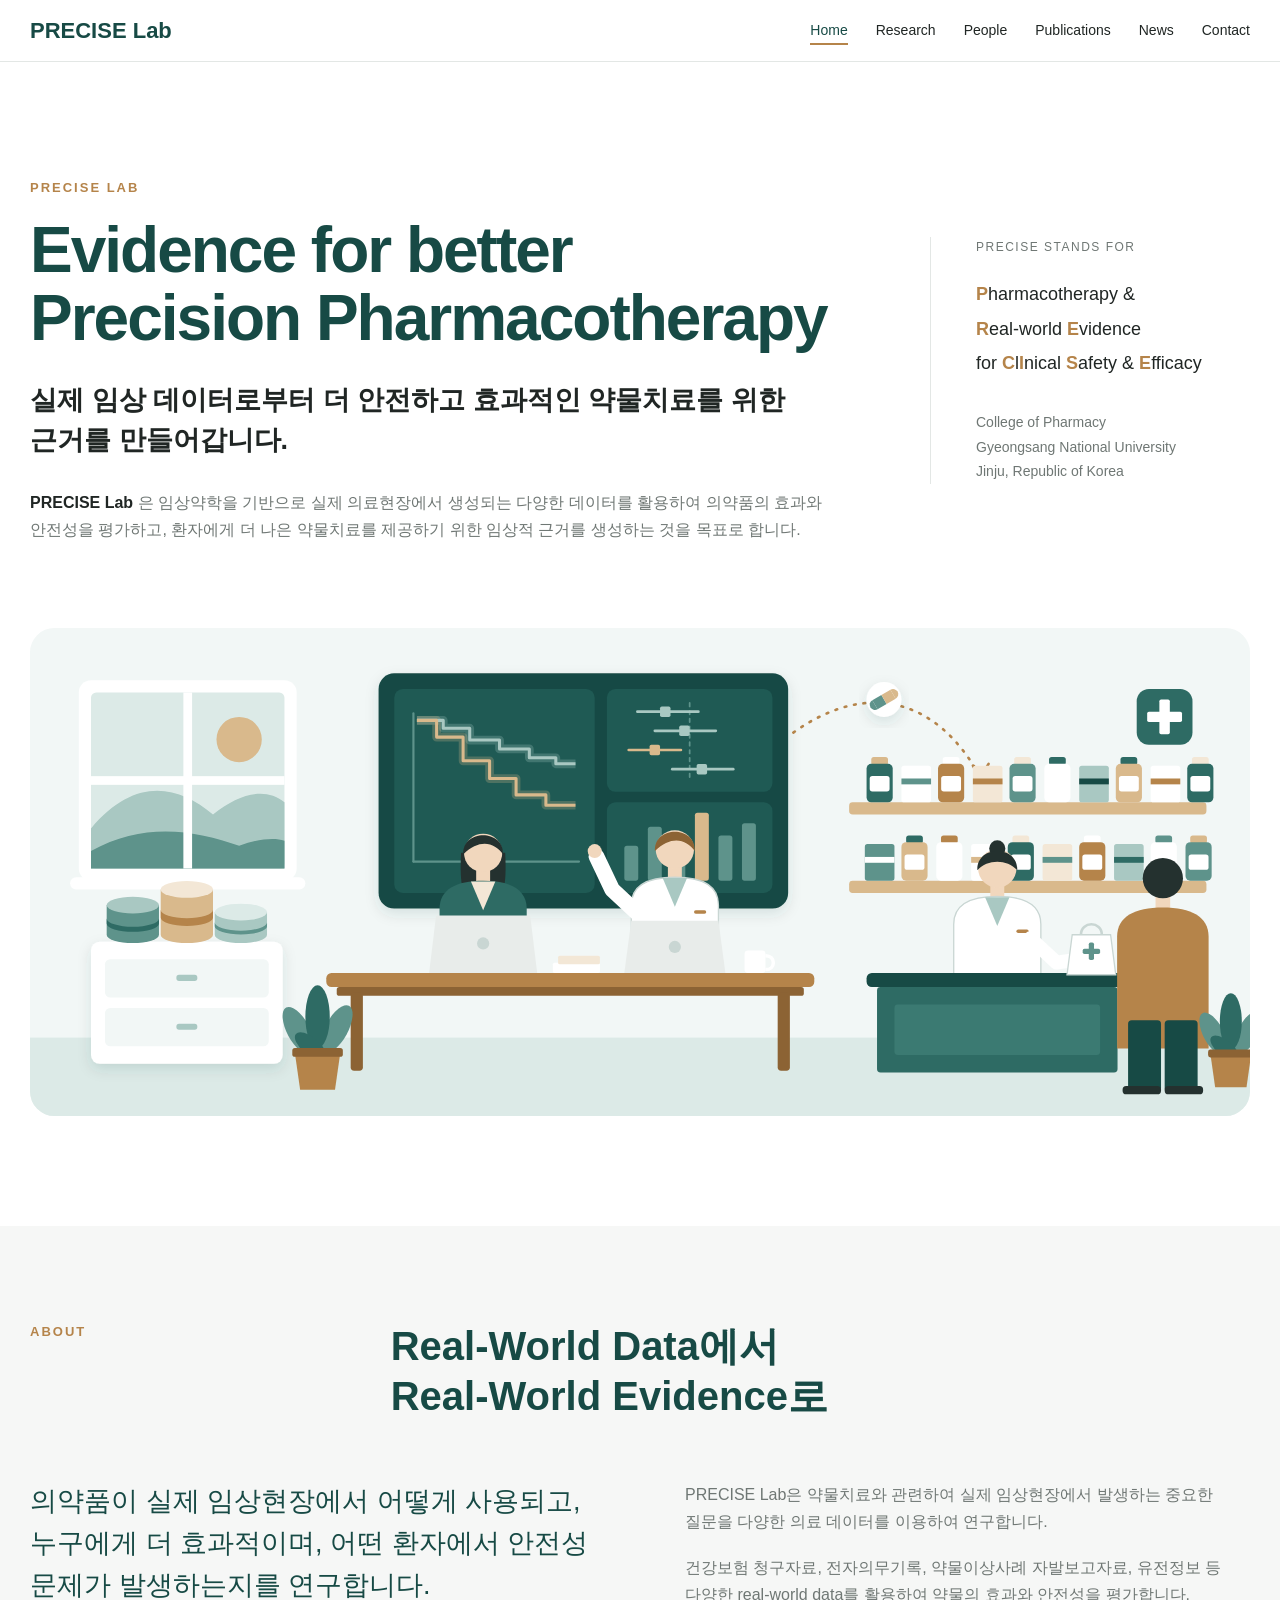
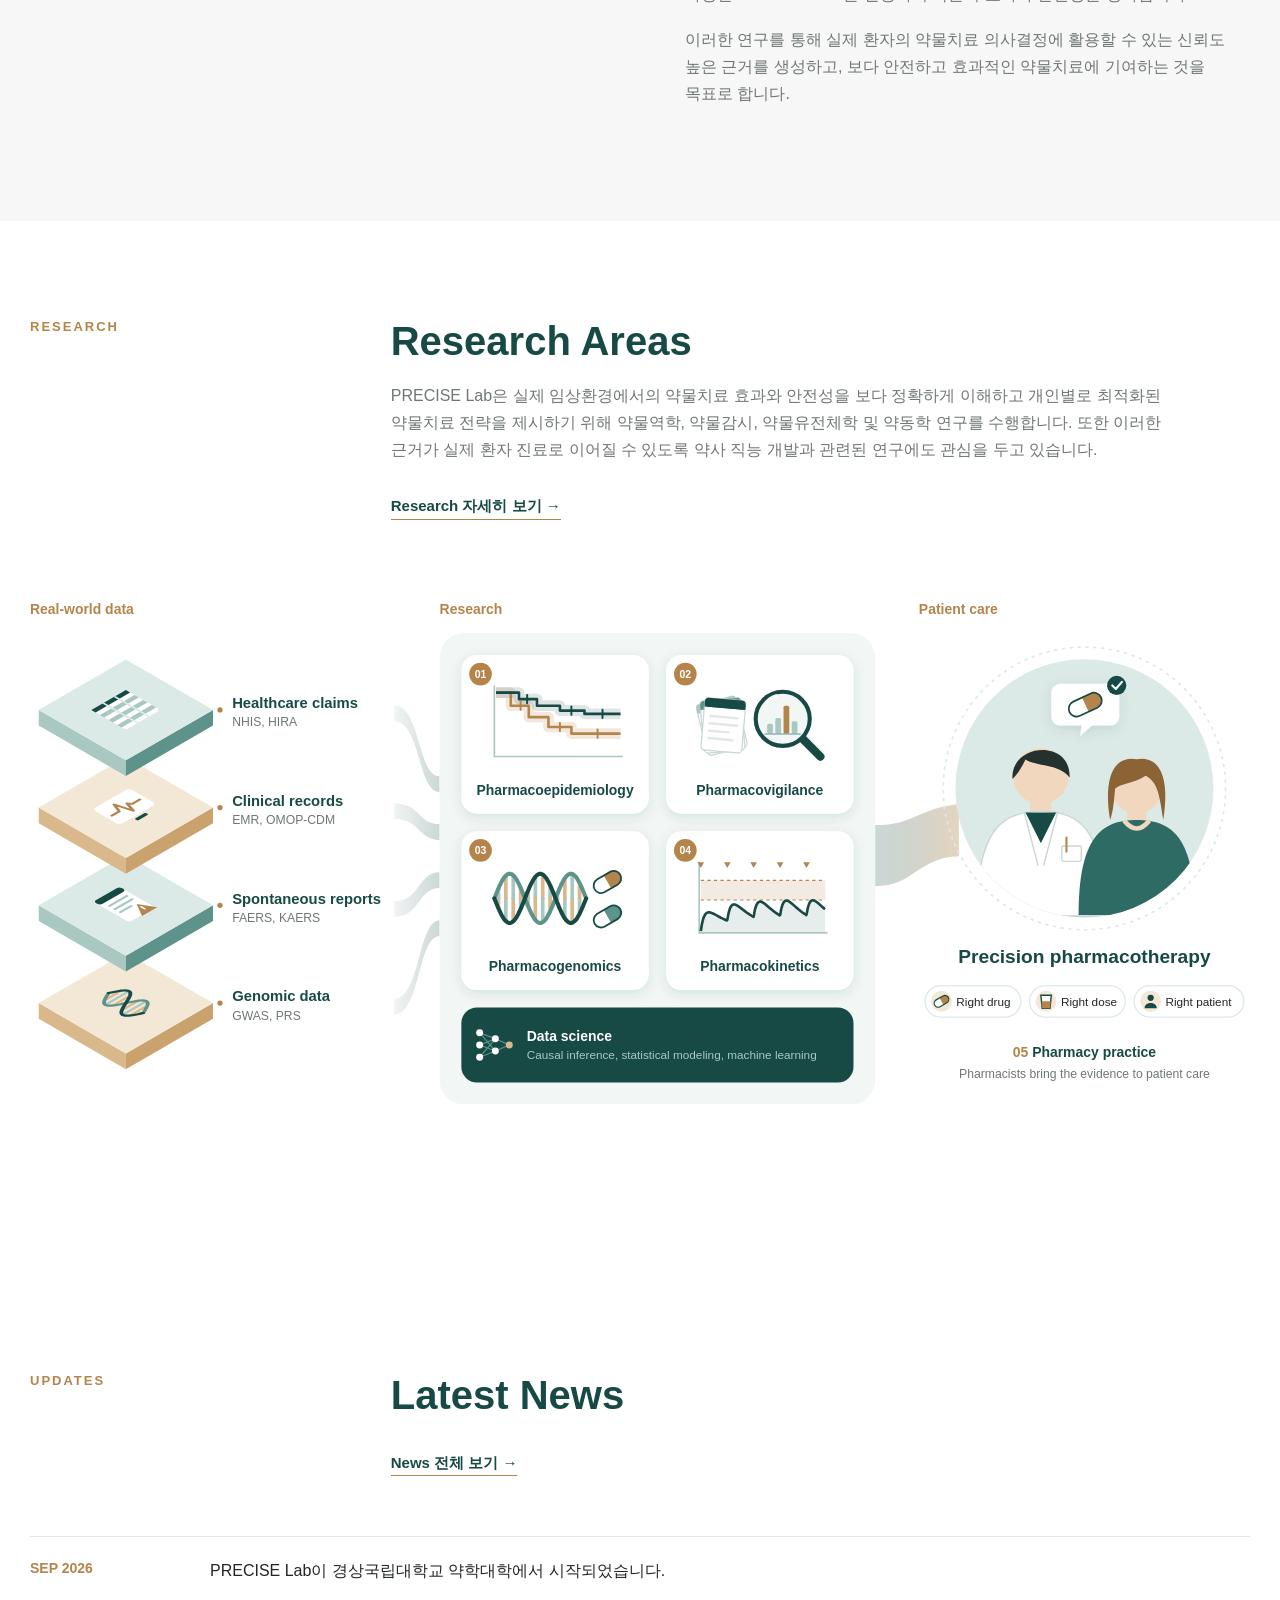
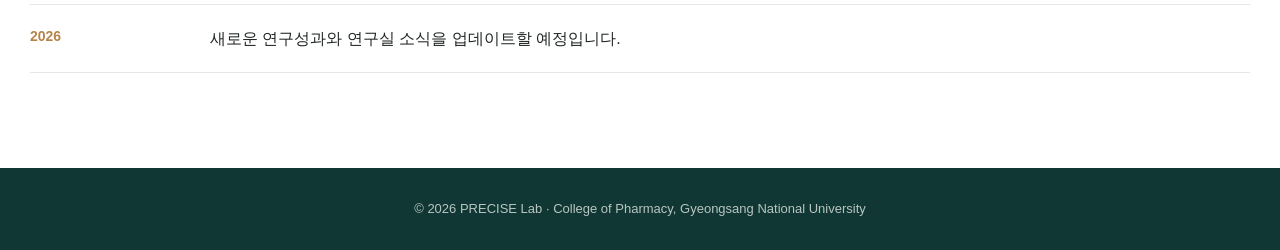
==== commit 45d61eac: "Add contact map and address, home hero illustration, vertical research list with scene illustrations" ====
--- a/index.html
+++ b/index.html
@@ -190,6 +190,16 @@
   </div>
 
 
+
+
+  <figure class="hero-image">
+
+    <img src="images/home-hero.svg"
+         alt="PRECISE Lab 연구 장면: 다양한 의료 데이터와 연구자들의 분석 화면에서 만들어진 근거가 약국에서 약사의 복약 상담을 통해 환자에게 전달되는 모습">
+
+  </figure>
+
+
 </div>
 
 
--- a/style.css
+++ b/style.css
@@ -355,6 +355,28 @@
 }
 
 
+/* 홈 상단 일러스트 */
+
+.hero-image {
+
+  grid-column: 1 / -1;
+
+  margin: 10px 0 0;
+
+}
+
+
+.hero-image img {
+
+  display: block;
+
+  width: 100%;
+
+  height: auto;
+
+}
+
+
 
 /* =========================================================
    COMMON SECTION
@@ -491,50 +513,49 @@
 
 .research-grid {
 
+  border-top: 1px solid var(--line);
+
+}
+
+
+/* 01~05: 세로 목록, 글과 그림을 좌우로 배치 */
+
+.research-item {
+
   display: grid;
 
-  grid-template-columns: repeat(4, minmax(0, 1fr));
-
-  border-top: 1px solid var(--line);
+  grid-template-columns: minmax(0, 1fr) minmax(0, 560px);
+
+  gap: 80px;
+
+  align-items: center;
+
+  padding: 64px 0;
 
   border-bottom: 1px solid var(--line);
 
 }
 
 
-.research-item {
-
-  padding: 38px 30px 42px;
-
-  min-height: 330px;
-
-}
-
-
-.research-item:first-child {
-
-  padding-left: 0;
-
-}
-
-
-.research-item:last-child {
-
-  padding-right: 0;
-
-}
-
-
-.research-item + .research-item {
-
-  border-left: 1px solid var(--line);
+/* 짝수 항목은 그림을 왼쪽에 */
+
+.research-item:nth-child(even) {
+
+  grid-template-columns: minmax(0, 560px) minmax(0, 1fr);
+
+}
+
+
+.research-item:nth-child(even) .research-image {
+
+  order: -1;
 
 }
 
 
 .research-number {
 
-  font-size: 13px;
+  font-size: 15px;
 
   color: var(--accent);
 
@@ -542,20 +563,22 @@
 
   letter-spacing: 1px;
 
-  margin-bottom: 18px;
+  margin-bottom: 14px;
 
 }
 
 
 .research-item h3 {
 
-  font-size: 22px;
-
-  color: var(--main);
-
-  margin-bottom: 15px;
-
-  line-height: 1.35;
+  font-size: 32px;
+
+  color: var(--main);
+
+  margin-bottom: 20px;
+
+  line-height: 1.3;
+
+  letter-spacing: -0.5px;
 
 }
 
@@ -564,63 +587,51 @@
 
   color: var(--gray);
 
+  font-size: 17px;
+
+  line-height: 1.9;
+
+  max-width: 640px;
+
+}
+
+
+.research-keywords {
+
+  margin-top: 26px;
+
   font-size: 14px;
 
+  font-weight: 600;
+
+  color: var(--accent);
+
   line-height: 1.8;
 
 }
 
 
-.research-keywords {
-
-  margin-top: 22px;
-
-  font-size: 12px;
-
-  color: var(--accent);
-
-  line-height: 1.8;
-
-}
-
-
-/* 05: 전체 폭 가로형 연구 항목 */
-
-.research-item.research-item-wide {
-
-  grid-column: 1 / -1;
-
-  border-left: none;
-
-  border-top: 1px solid var(--line);
-
-  padding: 38px 0 42px;
-
-  min-height: 0;
-
-  display: grid;
-
-  grid-template-columns: minmax(0, 1fr) minmax(0, 3fr);
-
-  gap: 30px;
-
-}
-
-
-@media (min-width: 1101px) {
-
-  .research-item:nth-child(4) {
-
-    padding-right: 0;
-
-  }
-
-}
-
-
-
-
-/* 연구 모식도 및 분야별 아이콘 */
+.research-image {
+
+  margin: 0;
+
+}
+
+
+.research-image img {
+
+  display: block;
+
+  width: 100%;
+
+  height: auto;
+
+}
+
+
+
+
+/* 연구 모식도 */
 
 .research-framework {
 
@@ -636,19 +647,6 @@
   width: 100%;
 
   height: auto;
-
-}
-
-
-.research-icon {
-
-  display: block;
-
-  width: 120px;
-
-  height: auto;
-
-  margin-bottom: 22px;
 
 }
 
@@ -659,20 +657,18 @@
 
 .approach-area {
 
-  margin-top: 60px;
-
-  padding-top: 30px;
+  margin-top: 80px;
 
 }
 
 
 .approach-title {
 
-  font-size: 19px;
-
-  color: var(--main);
-
-  margin-bottom: 24px;
+  font-size: 28px;
+
+  color: var(--main);
+
+  margin-bottom: 28px;
 
 }
 
@@ -683,7 +679,7 @@
 
   grid-template-columns: repeat(5, minmax(0, 1fr));
 
-  gap: 16px;
+  gap: 18px;
 
 }
 
@@ -692,9 +688,9 @@
 
   background: var(--light-gray);
 
-  padding: 22px;
-
-  min-height: 120px;
+  padding: 28px 26px;
+
+  min-height: 150px;
 
 }
 
@@ -705,9 +701,9 @@
 
   color: var(--main);
 
-  font-size: 14px;
-
-  margin-bottom: 7px;
+  font-size: 18px;
+
+  margin-bottom: 10px;
 
 }
 
@@ -716,11 +712,12 @@
 
   color: var(--gray);
 
-  font-size: 13px;
-
-  line-height: 1.6;
-
-}
+  font-size: 15px;
+
+  line-height: 1.7;
+
+}
+
 
 
 
@@ -1272,6 +1269,67 @@
 }
 
 
+.contact-info {
+
+  display: grid;
+
+  grid-template-columns: 80px minmax(0, 1fr);
+
+  gap: 12px 20px;
+
+  margin-top: 28px;
+
+}
+
+
+.contact-info dt {
+
+  color: var(--accent);
+
+  font-size: 13px;
+
+  font-weight: 700;
+
+  letter-spacing: 1px;
+
+  text-transform: uppercase;
+
+  padding-top: 3px;
+
+}
+
+
+.contact-info dd {
+
+  color: var(--text);
+
+}
+
+
+/* 지도 */
+
+.contact-map {
+
+  margin-top: 70px;
+
+  background: var(--line);
+
+}
+
+
+.contact-map iframe {
+
+  display: block;
+
+  width: 100%;
+
+  height: 420px;
+
+  border: 0;
+
+}
+
+
 
 /* =========================================================
    FOOTER
@@ -1318,46 +1376,26 @@
   }
 
 
-  .research-grid {
-
-    grid-template-columns: repeat(2, 1fr);
-
-  }
-
-
   .research-item,
-  .research-item:first-child,
-  .research-item:last-child {
-
-    padding: 34px;
-
-  }
-
-
-  .research-item + .research-item {
-
-    border-left: none;
-
-  }
-
-
   .research-item:nth-child(even) {
 
-    border-left: 1px solid var(--line);
-
-  }
-
-
-  .research-item:nth-child(n+3) {
-
-    border-top: 1px solid var(--line);
-
-  }
-
-
-  .research-item.research-item-wide {
-
-    grid-template-columns: minmax(0, 1fr) minmax(0, 2fr);
+    grid-template-columns: minmax(0, 1fr) minmax(0, 420px);
+
+    gap: 48px;
+
+  }
+
+
+  .research-item:nth-child(even) {
+
+    grid-template-columns: minmax(0, 420px) minmax(0, 1fr);
+
+  }
+
+
+  .research-item h3 {
+
+    font-size: 28px;
 
   }
 
@@ -1462,37 +1500,42 @@
   }
 
 
-  .research-grid {
+  .research-item,
+  .research-item:nth-child(even) {
 
     grid-template-columns: 1fr;
 
-  }
-
-
-  .research-item,
-  .research-item:first-child,
-  .research-item:last-child {
-
-    padding: 32px 0;
-
-    min-height: 0;
-
-  }
-
-
-  .research-item:nth-child(even),
-  .research-item + .research-item {
-
-    border-left: none;
-
-    border-top: 1px solid var(--line);
-
-  }
-
-
-  .research-item.research-item-wide {
-
-    display: block;
+    gap: 28px;
+
+    padding: 44px 0;
+
+  }
+
+
+  .research-image {
+
+    order: -1;
+
+  }
+
+
+  .research-item h3 {
+
+    font-size: 26px;
+
+  }
+
+
+  .research-item p {
+
+    font-size: 16px;
+
+  }
+
+
+  .approach-title {
+
+    font-size: 24px;
 
   }
 
@@ -1602,6 +1645,13 @@
   }
 
 
+  .contact-map iframe {
+
+    height: 320px;
+
+  }
+
+
   .profile-photo {
 
     width: 220px;
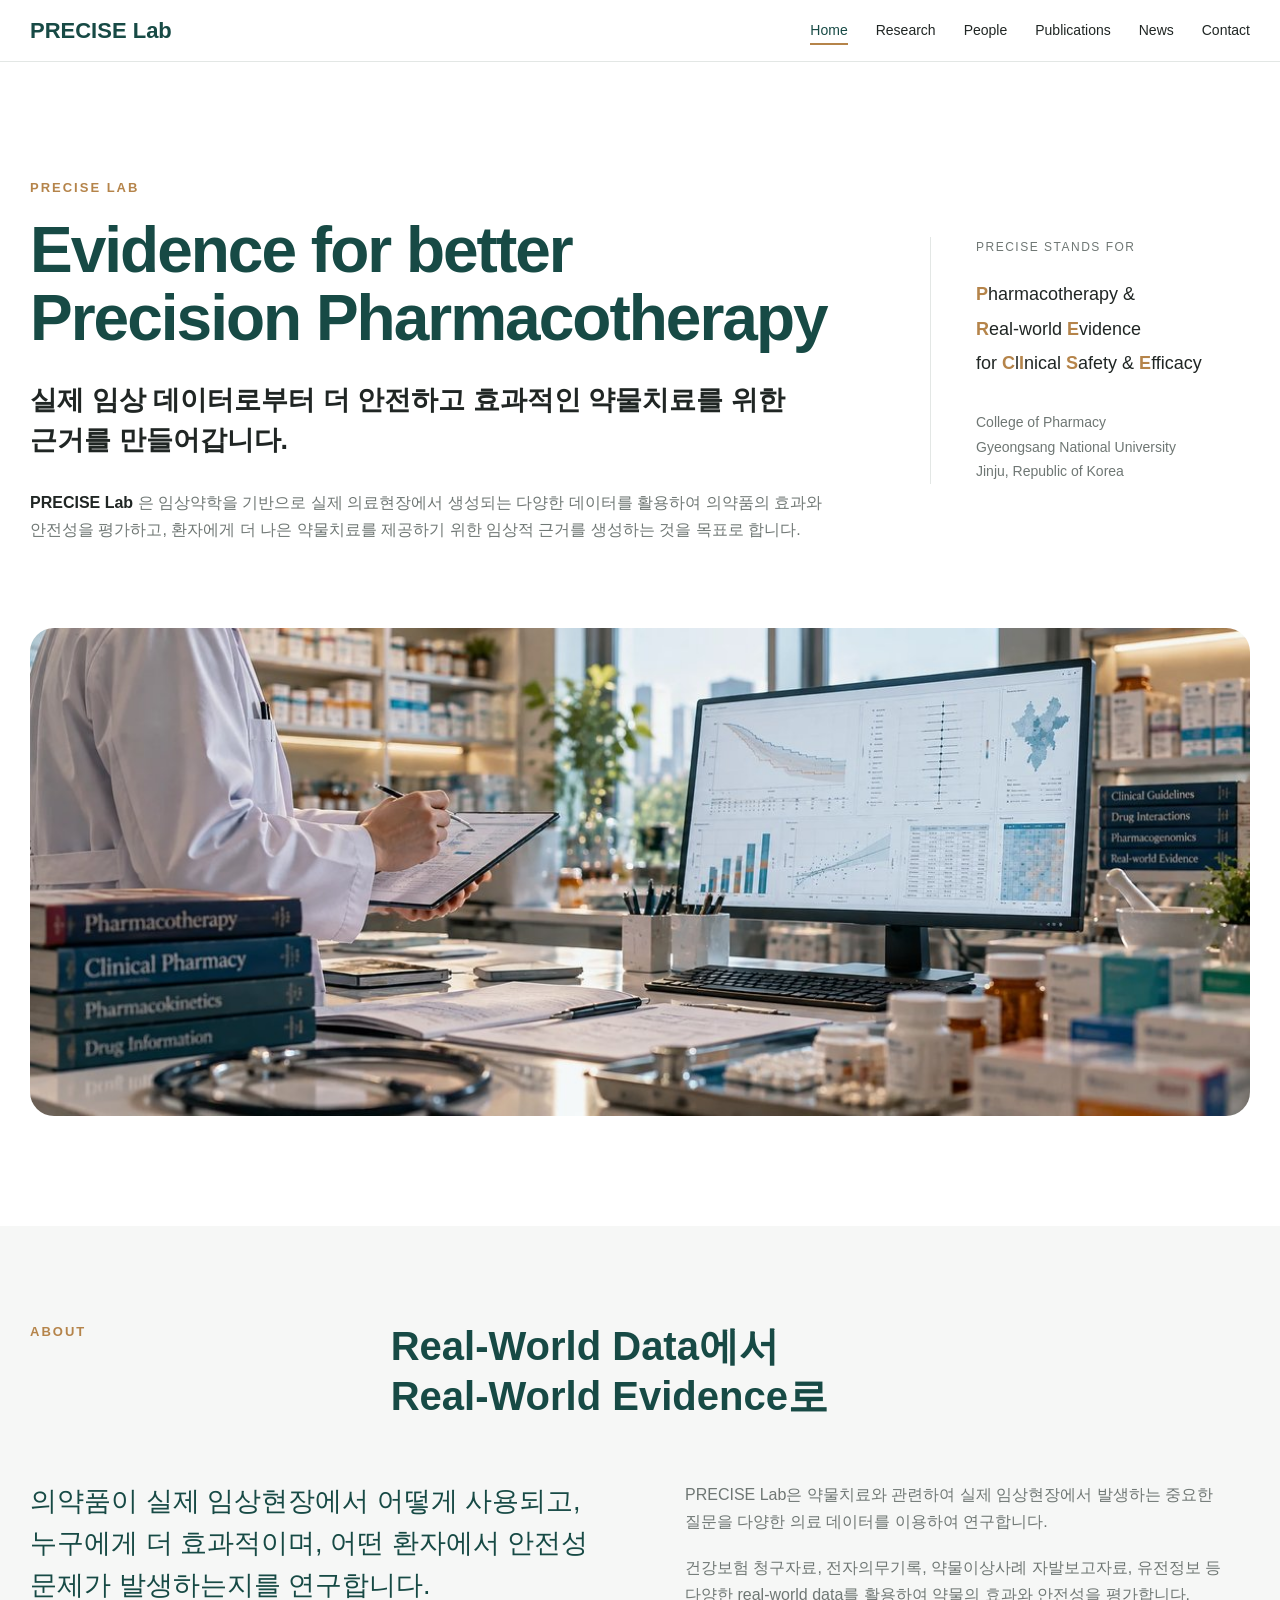
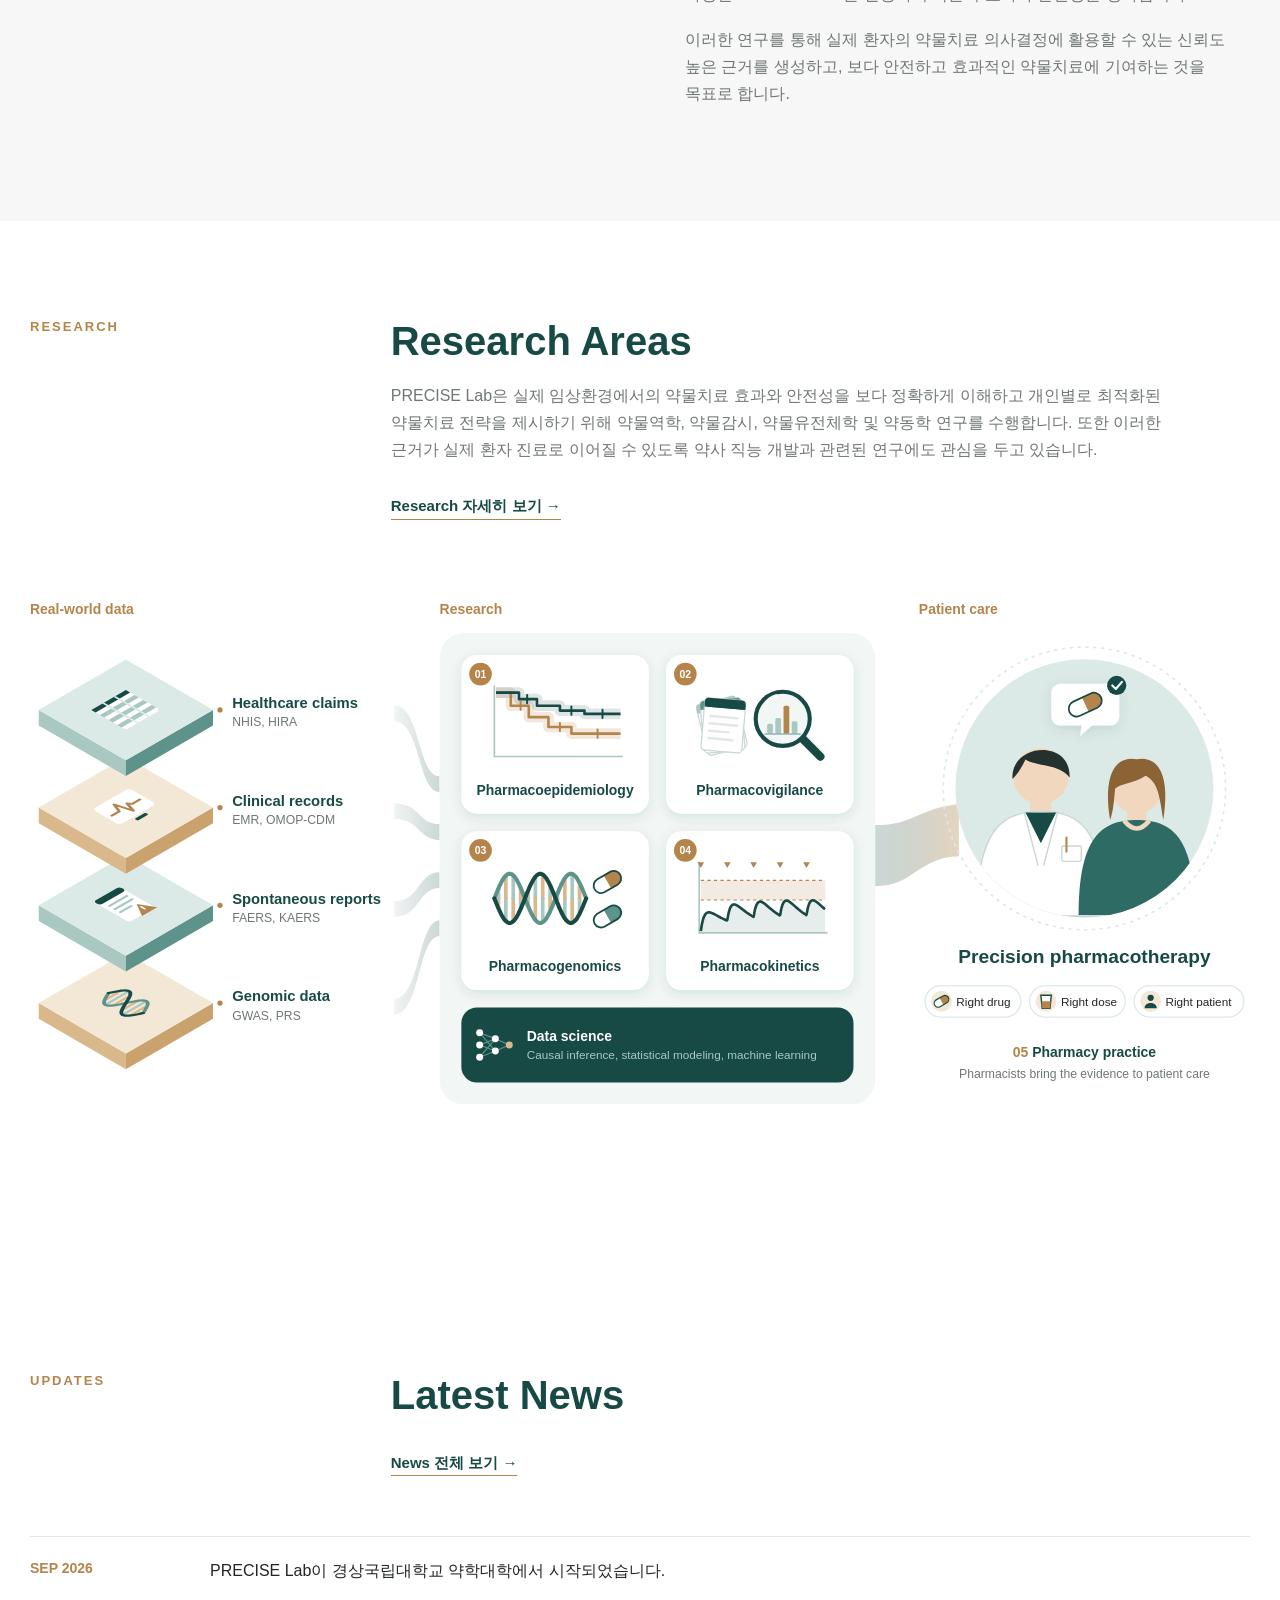
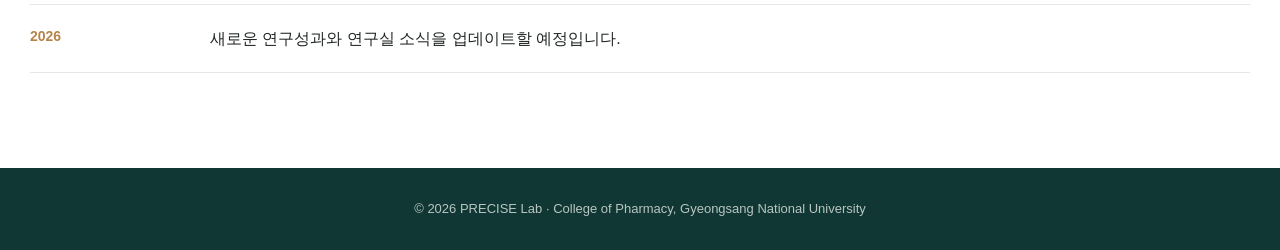
==== commit db1dcdc5: "Replace home hero illustration with photo Co-Authored-By: Claude Opus 5.5 <noreply@anthropic.com> Cl" ====
--- a/index.html
+++ b/index.html
@@ -194,8 +194,8 @@
 
   <figure class="hero-image">
 
-    <img src="images/home-hero.svg"
-         alt="PRECISE Lab 연구 장면: 다양한 의료 데이터와 연구자들의 분석 화면에서 만들어진 근거가 약국에서 약사의 복약 상담을 통해 환자에게 전달되는 모습">
+    <img src="images/home-hero.jpg"
+         alt="흰 가운을 입은 약사 연구자가 태블릿에 기록하며, 생존곡선과 forest plot 등 분석 결과가 띄워진 모니터와 약물치료 서적, 의약품이 놓인 연구 공간">
 
   </figure>
 
--- a/style.css
+++ b/style.css
@@ -374,6 +374,8 @@
 
   height: auto;
 
+  border-radius: 24px;
+
 }
 
 
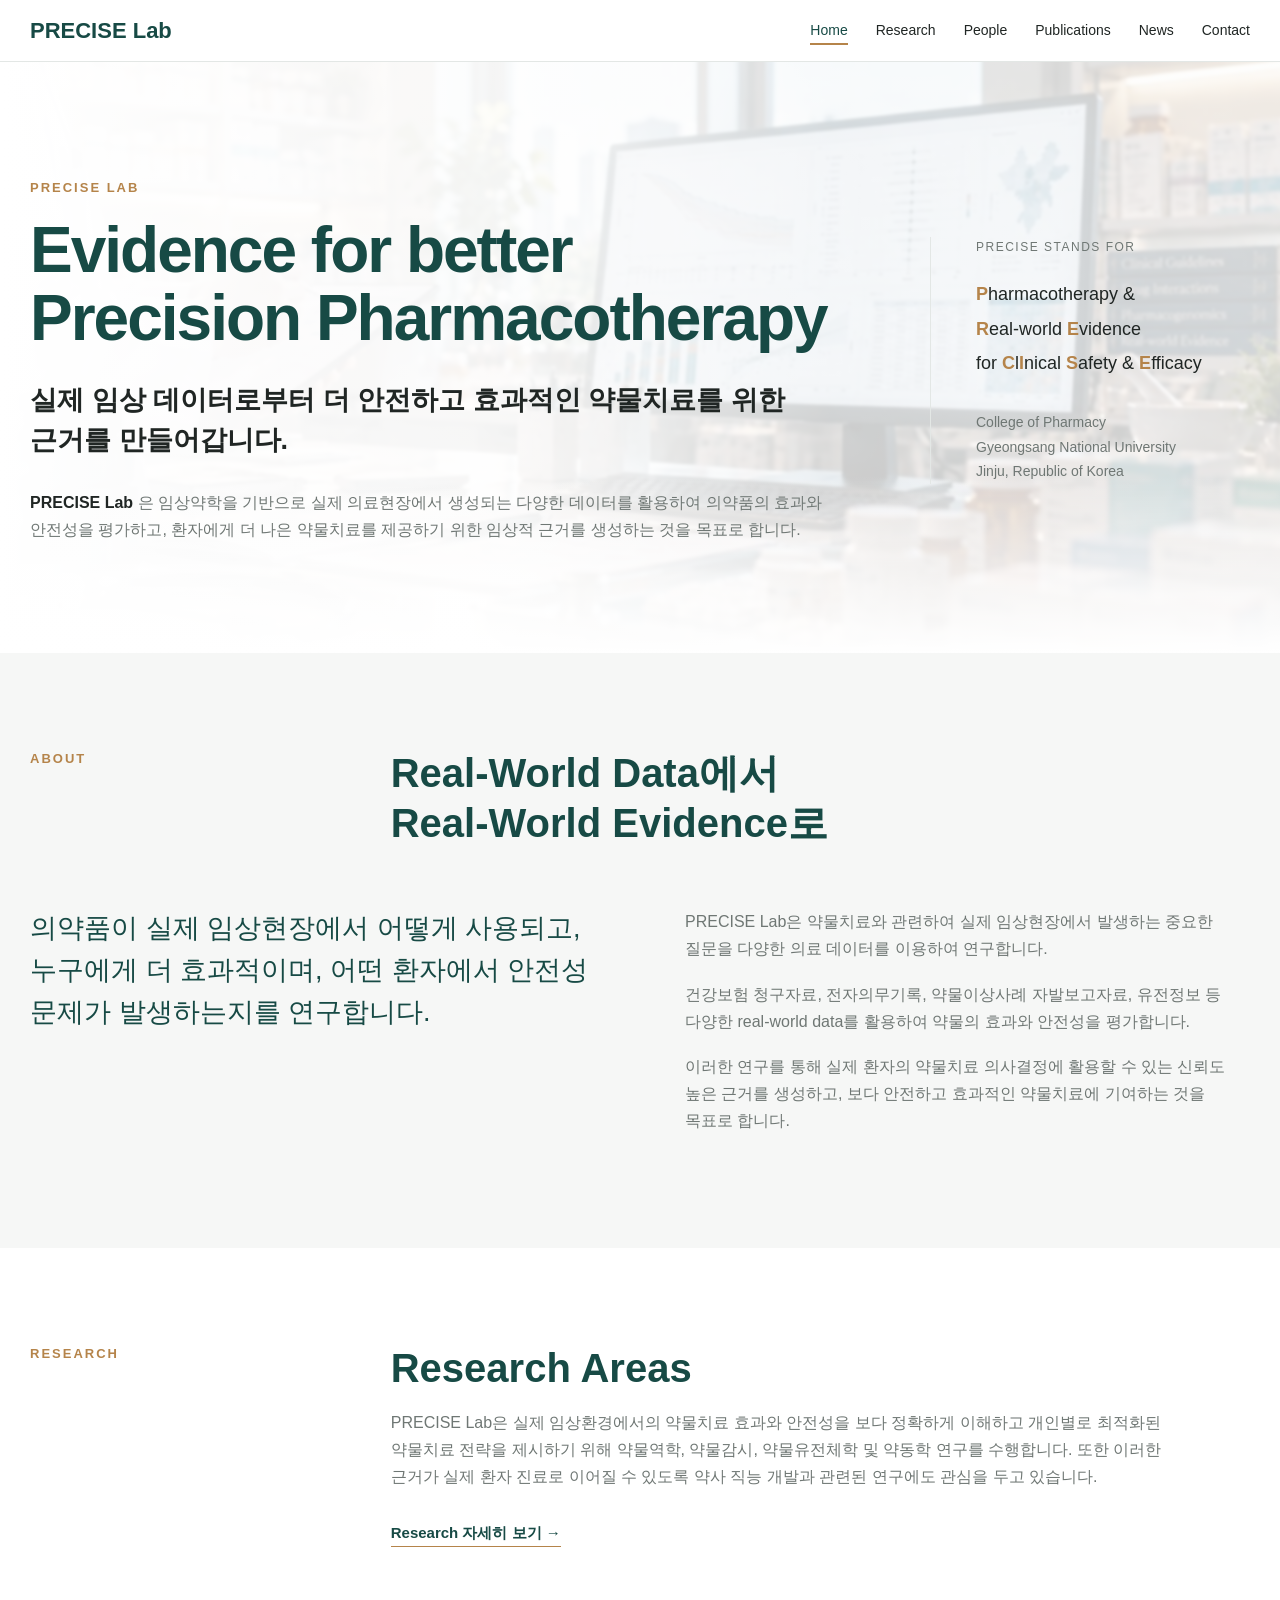
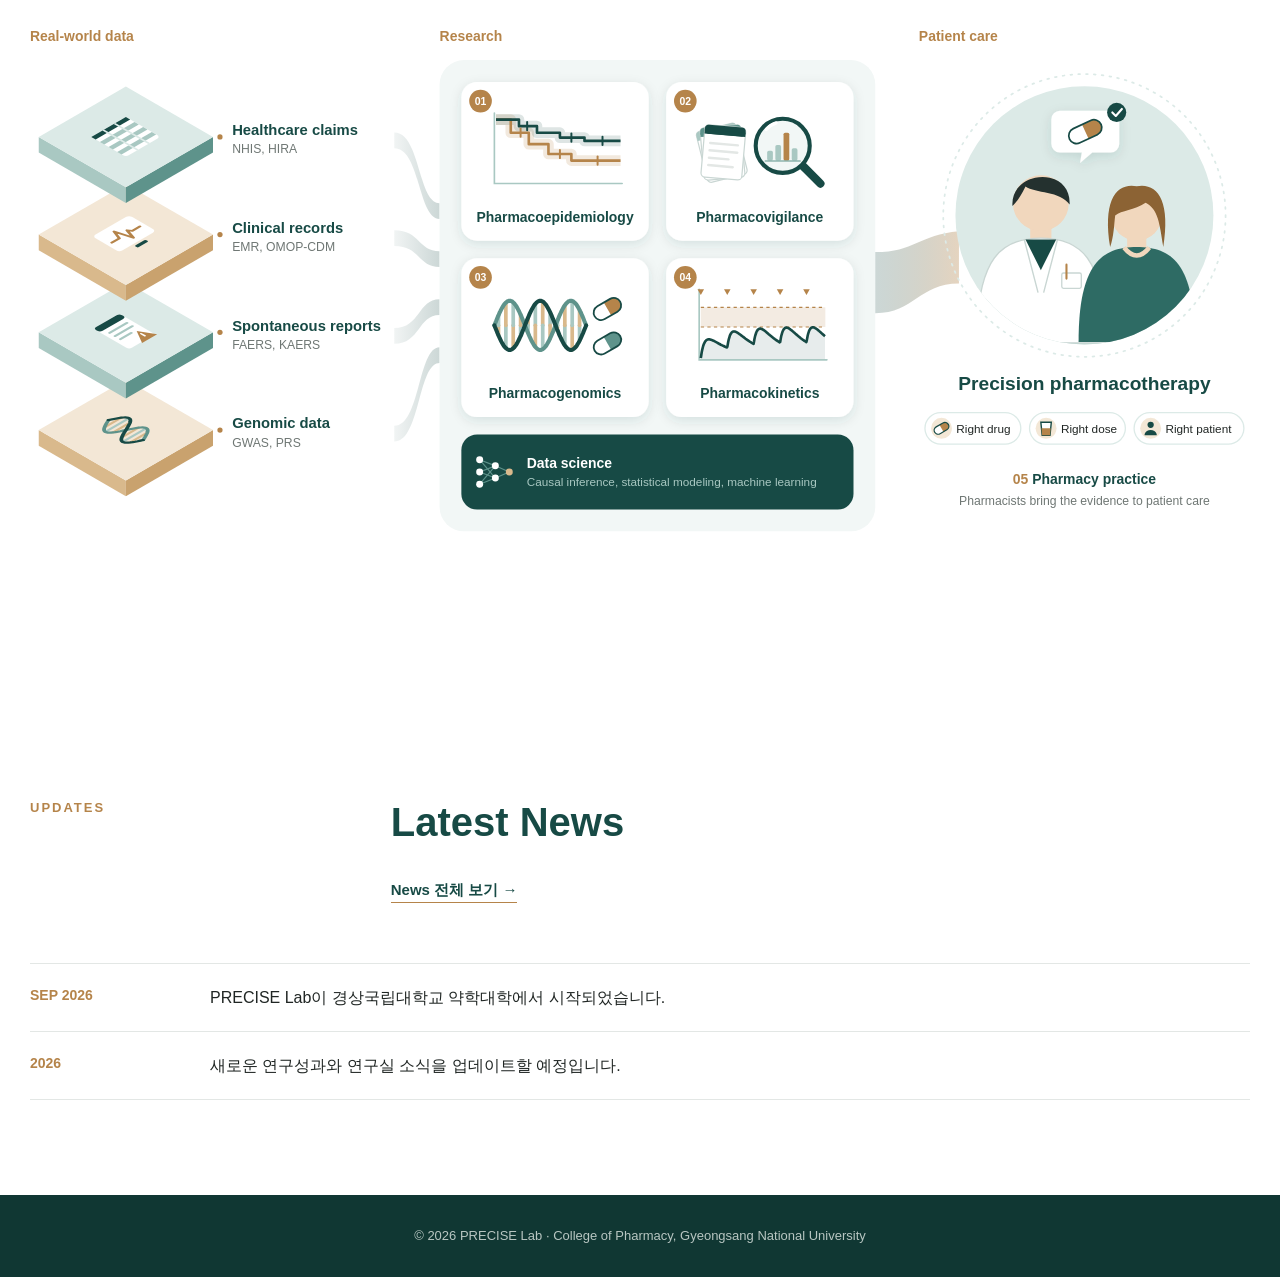
==== commit 90f5be8f: "Move home hero photo behind hero text as faded background Co-Authored-By: Claude Opus 5.5 <noreply@a" ====
--- a/index.html
+++ b/index.html
@@ -92,112 +92,114 @@
      HOME
 ========================================================= -->
 
-<div class="hero">
-
-
-  <div>
-
-
-    <div class="hero-label">
-
-      PRECISE LAB
-
-    </div>
-
-
-
-    <h1>
-
-      <span>
-        Evidence for better
-      </span>
-
-      <span>
-        Precision Pharmacotherapy
-      </span>
-
-    </h1>
-
-
-
-    <div class="hero-statement">
-
-      실제 임상 데이터로부터 더 안전하고 효과적인 약물치료를 위한
-      근거를 만들어갑니다.
-
-    </div>
-
-
-
-    <div class="hero-description">
-
-      <strong>
-        PRECISE Lab
-      </strong>은 임상약학을 기반으로
-      실제 의료현장에서 생성되는 다양한 데이터를 활용하여
-      의약품의 효과와 안전성을 평가하고,
-      환자에게 더 나은 약물치료를 제공하기 위한
-      임상적 근거를 생성하는 것을 목표로 합니다.
+<div class="hero-wrap">
+
+
+  <!-- 배경 사진 (워터마크) -->
+
+  <figure class="hero-image">
+
+    <img src="images/home-hero.jpg"
+         alt=""
+         aria-hidden="true">
+
+  </figure>
+
+
+
+  <div class="hero">
+
+
+    <div>
+
+
+      <div class="hero-label">
+
+        PRECISE LAB
+
+      </div>
+
+
+      <h1>
+
+        <span>
+          Evidence for better
+        </span>
+
+        <span>
+          Precision Pharmacotherapy
+        </span>
+
+      </h1>
+
+
+      <div class="hero-statement">
+
+        실제 임상 데이터로부터 더 안전하고 효과적인 약물치료를 위한
+        근거를 만들어갑니다.
+
+      </div>
+
+
+      <div class="hero-description">
+
+        <strong>
+          PRECISE Lab
+        </strong>은 임상약학을 기반으로
+        실제 의료현장에서 생성되는 다양한 데이터를 활용하여
+        의약품의 효과와 안전성을 평가하고,
+        환자에게 더 나은 약물치료를 제공하기 위한
+        임상적 근거를 생성하는 것을 목표로 합니다.
+
+      </div>
+
+
+    </div>
+
+
+
+    <div class="hero-side">
+
+
+      <div class="hero-side-title">
+
+        PRECISE stands for
+
+      </div>
+
+
+      <div class="hero-fullname">
+
+        <strong>P</strong>harmacotherapy &<br>
+
+        <strong>R</strong>eal-world
+        <strong>E</strong>vidence<br>
+
+        for
+
+        <strong>C</strong>l<strong>I</strong>nical
+        <strong>S</strong>afety &
+
+        <strong>E</strong>fficacy
+
+      </div>
+
+
+      <div class="hero-institution">
+
+        College of Pharmacy<br>
+
+        Gyeongsang National University<br>
+
+        Jinju, Republic of Korea
+
+      </div>
+
 
     </div>
 
 
   </div>
-
-
-
-
-  <div class="hero-side">
-
-
-    <div class="hero-side-title">
-
-      PRECISE stands for
-
-    </div>
-
-
-
-    <div class="hero-fullname">
-
-      <strong>P</strong>harmacotherapy &<br>
-
-      <strong>R</strong>eal-world
-      <strong>E</strong>vidence<br>
-
-      for
-
-      <strong>C</strong>l<strong>I</strong>nical
-      <strong>S</strong>afety &
-
-      <strong>E</strong>fficacy
-
-    </div>
-
-
-
-    <div class="hero-institution">
-
-      College of Pharmacy<br>
-
-      Gyeongsang National University<br>
-
-      Jinju, Republic of Korea
-
-    </div>
-
-
-  </div>
-
-
-
-
-  <figure class="hero-image">
-
-    <img src="images/home-hero.jpg"
-         alt="흰 가운을 입은 약사 연구자가 태블릿에 기록하며, 생존곡선과 forest plot 등 분석 결과가 띄워진 모니터와 약물치료 서적, 의약품이 놓인 연구 공간">
-
-  </figure>
 
 
 </div>
--- a/style.css
+++ b/style.css
@@ -355,13 +355,33 @@
 }
 
 
-/* 홈 상단 일러스트 */
+/* 홈 상단 배경 사진 (워터마크) */
+
+.hero-wrap {
+
+  position: relative;
+
+  overflow: hidden;
+
+}
+
+
+.hero-wrap .hero {
+
+  position: relative;
+
+  z-index: 1;
+
+}
+
 
 .hero-image {
 
-  grid-column: 1 / -1;
-
-  margin: 10px 0 0;
+  position: absolute;
+
+  inset: 0;
+
+  margin: 0;
 
 }
 
@@ -372,9 +392,36 @@
 
   width: 100%;
 
-  height: auto;
-
-  border-radius: 24px;
+  height: 100%;
+
+  object-fit: cover;
+
+  object-position: right center;
+
+  filter: saturate(0.85) blur(1.5px);
+
+  transform: scale(1.02);
+
+}
+
+
+/* 왼쪽 글 영역은 흰색으로, 오른쪽으로 갈수록 사진이 비치게 */
+
+.hero-image::after {
+
+  content: "";
+
+  position: absolute;
+
+  inset: 0;
+
+  background:
+    linear-gradient(180deg, rgba(255, 255, 255, 0) 70%, #FFFFFF 100%),
+    linear-gradient(90deg,
+      #FFFFFF 0%,
+      rgba(255, 255, 255, 0.94) 40%,
+      rgba(255, 255, 255, 0.80) 65%,
+      rgba(255, 255, 255, 0.82) 100%);
 
 }
 
@@ -628,6 +675,8 @@
 
   height: auto;
 
+  border-radius: 24px;
+
 }
 
 
@@ -1480,6 +1529,13 @@
   }
 
 
+  .hero-image::after {
+
+    background: rgba(255, 255, 255, 0.88);
+
+  }
+
+
   .hero-side {
 
     border-left: none;
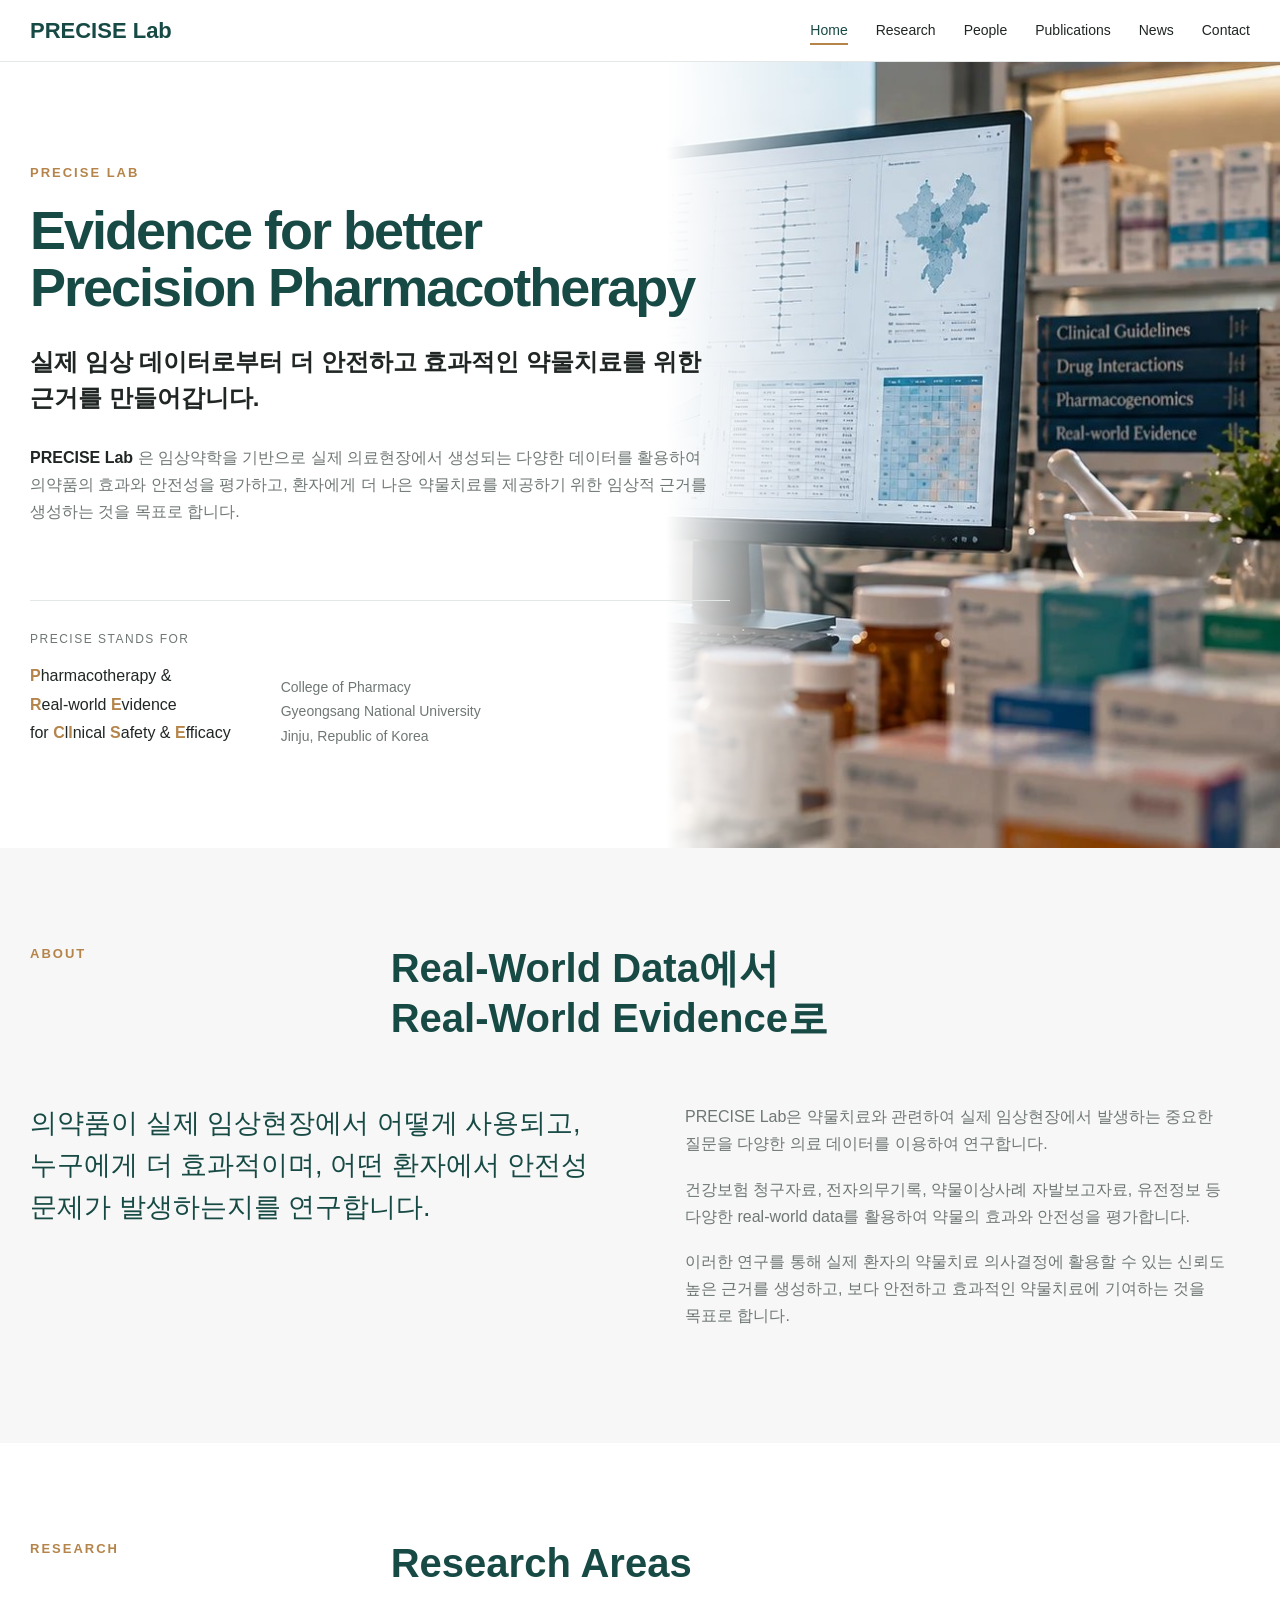
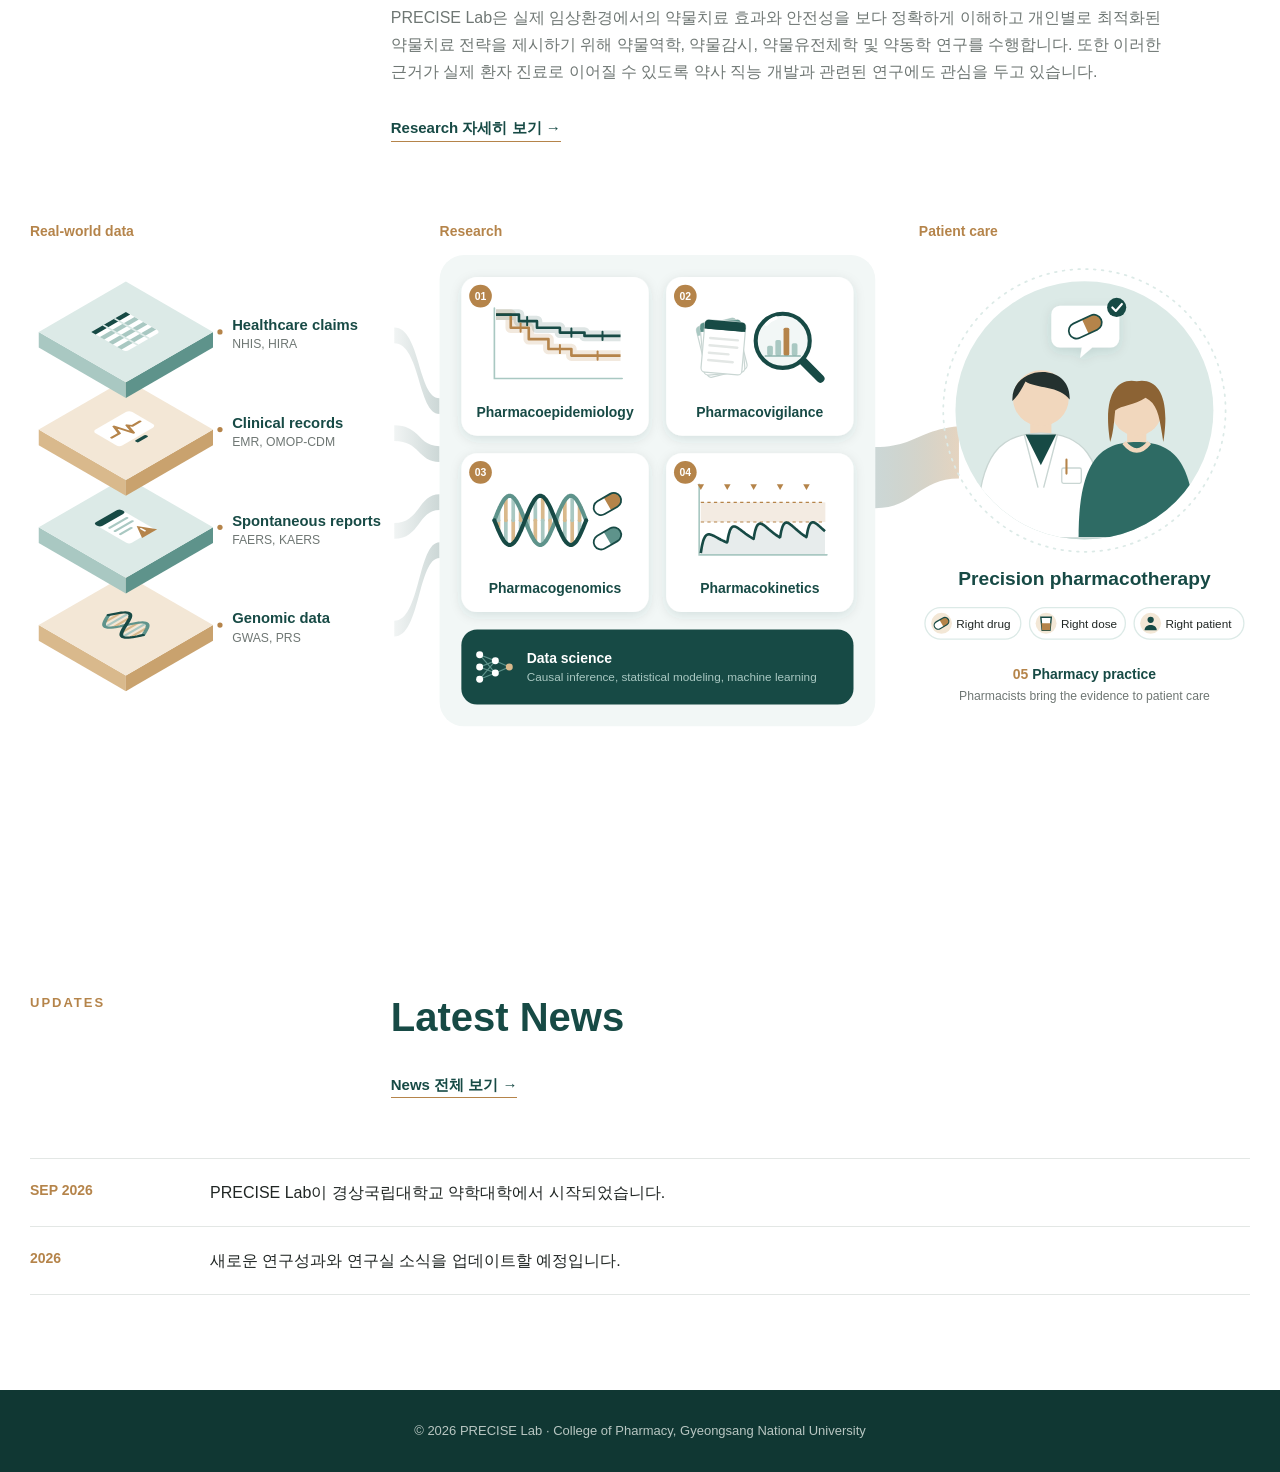
==== commit 55404125: "Redesign home hero as split layout with photo on the right Co-Authored-By: Claude Opus 5.5 <noreply@" ====
--- a/index.html
+++ b/index.html
@@ -95,13 +95,12 @@
 <div class="hero-wrap">
 
 
-  <!-- 배경 사진 (워터마크) -->
+  <!-- 오른쪽 사진 -->
 
   <figure class="hero-image">
 
     <img src="images/home-hero.jpg"
-         alt=""
-         aria-hidden="true">
+         alt="생존곡선, forest plot, 지도 등 분석 결과가 띄워진 모니터와 Clinical Guidelines, Drug Interactions, Pharmacogenomics, Real-world Evidence 책, 의약품이 놓인 연구 공간">
 
   </figure>
 
--- a/style.css
+++ b/style.css
@@ -355,7 +355,7 @@
 }
 
 
-/* 홈 상단 배경 사진 (워터마크) */
+/* 홈 상단: 왼쪽 글 + 오른쪽 사진 */
 
 .hero-wrap {
 
@@ -375,53 +375,128 @@
 }
 
 
+@media (min-width: 1101px) {
+
+  .hero-wrap .hero {
+
+    grid-template-columns: minmax(0, 700px);
+
+    padding-top: 100px;
+
+    padding-bottom: 100px;
+
+  }
+
+
+  .hero-wrap .hero h1 {
+
+    font-size: 54px;
+
+  }
+
+
+  .hero-wrap .hero-statement {
+
+    font-size: 24px;
+
+  }
+
+}
+
+
+/* PRECISE stands for: 글 아래 가로 배치 */
+
+.hero-wrap .hero-side {
+
+  display: grid;
+
+  grid-template-columns: auto auto;
+
+  justify-content: start;
+
+  column-gap: 50px;
+
+  border-left: none;
+
+  border-top: 1px solid var(--line);
+
+  padding-left: 0;
+
+  padding-top: 28px;
+
+}
+
+
+.hero-wrap .hero-side-title {
+
+  grid-column: 1 / -1;
+
+  margin-bottom: 12px;
+
+}
+
+
+.hero-wrap .hero-fullname {
+
+  font-size: 16px;
+
+  line-height: 1.8;
+
+  margin-bottom: 0;
+
+}
+
+
+.hero-wrap .hero-institution {
+
+  align-self: end;
+
+}
+
+
 .hero-image {
 
   position: absolute;
 
+  top: 0;
+
+  right: 0;
+
+  bottom: 0;
+
+  width: 48%;
+
+  margin: 0;
+
+}
+
+
+.hero-image img {
+
+  display: block;
+
+  width: 100%;
+
+  height: 100%;
+
+  object-fit: cover;
+
+  object-position: right center;
+
+}
+
+
+/* 사진 왼쪽 경계를 흰색으로 부드럽게 */
+
+.hero-image::after {
+
+  content: "";
+
+  position: absolute;
+
   inset: 0;
 
-  margin: 0;
-
-}
-
-
-.hero-image img {
-
-  display: block;
-
-  width: 100%;
-
-  height: 100%;
-
-  object-fit: cover;
-
-  object-position: right center;
-
-  filter: saturate(0.85) blur(1.5px);
-
-  transform: scale(1.02);
-
-}
-
-
-/* 왼쪽 글 영역은 흰색으로, 오른쪽으로 갈수록 사진이 비치게 */
-
-.hero-image::after {
-
-  content: "";
-
-  position: absolute;
-
-  inset: 0;
-
-  background:
-    linear-gradient(180deg, rgba(255, 255, 255, 0) 70%, #FFFFFF 100%),
-    linear-gradient(90deg,
-      #FFFFFF 0%,
-      rgba(255, 255, 255, 0.94) 40%,
-      rgba(255, 255, 255, 0.80) 65%,
-      rgba(255, 255, 255, 0.82) 100%);
+  background: linear-gradient(90deg, #FFFFFF 0%, rgba(255, 255, 255, 0) 30%);
 
 }
 
@@ -1427,6 +1502,33 @@
   }
 
 
+  .hero-image {
+
+    position: relative;
+
+    width: 100%;
+
+    height: 380px;
+
+  }
+
+
+  .hero-image::after {
+
+    background: linear-gradient(180deg, rgba(255, 255, 255, 0) 70%, #FFFFFF 100%);
+
+  }
+
+
+  .hero-wrap .hero {
+
+    grid-template-columns: minmax(0, 1fr);
+
+    padding-top: 50px;
+
+  }
+
+
   .research-item,
   .research-item:nth-child(even) {
 
@@ -1529,9 +1631,18 @@
   }
 
 
-  .hero-image::after {
-
-    background: rgba(255, 255, 255, 0.88);
+  .hero-image {
+
+    height: 240px;
+
+  }
+
+
+  .hero-wrap .hero-side {
+
+    grid-template-columns: 1fr;
+
+    row-gap: 20px;
 
   }
 
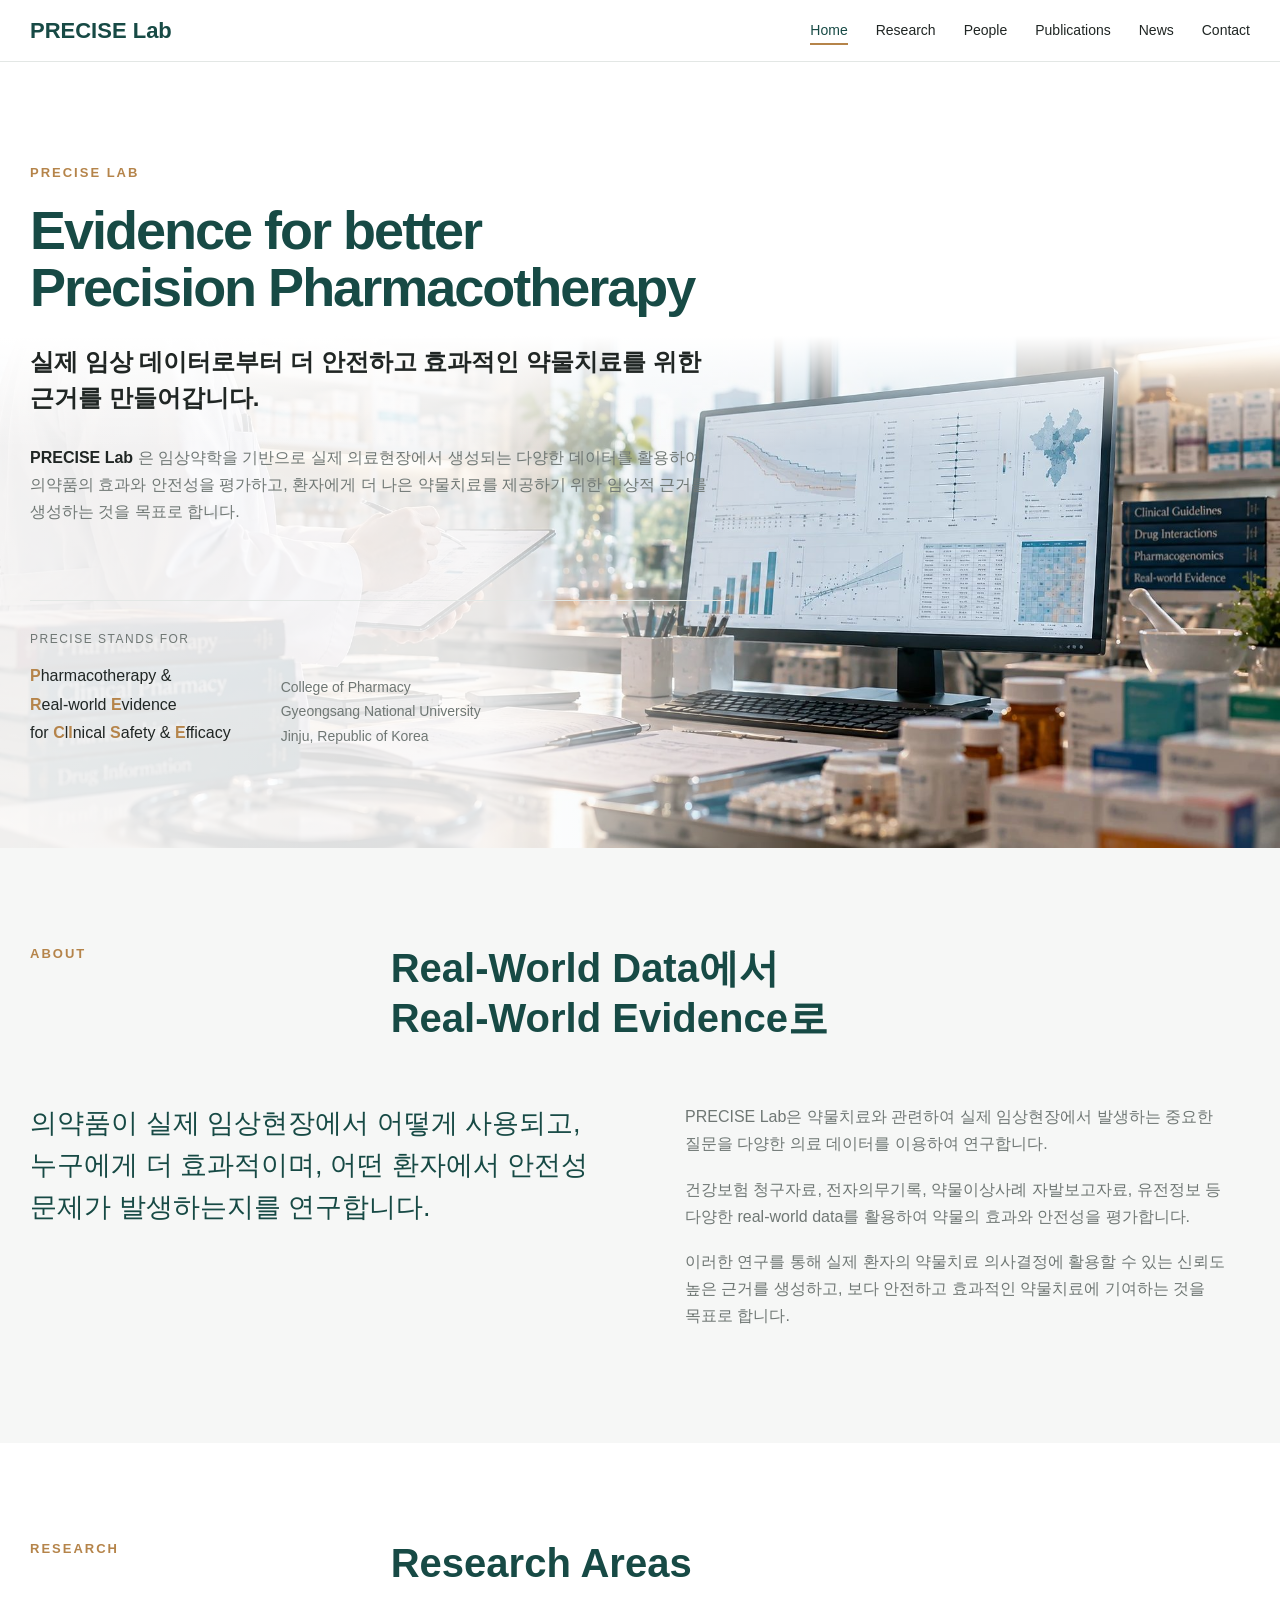
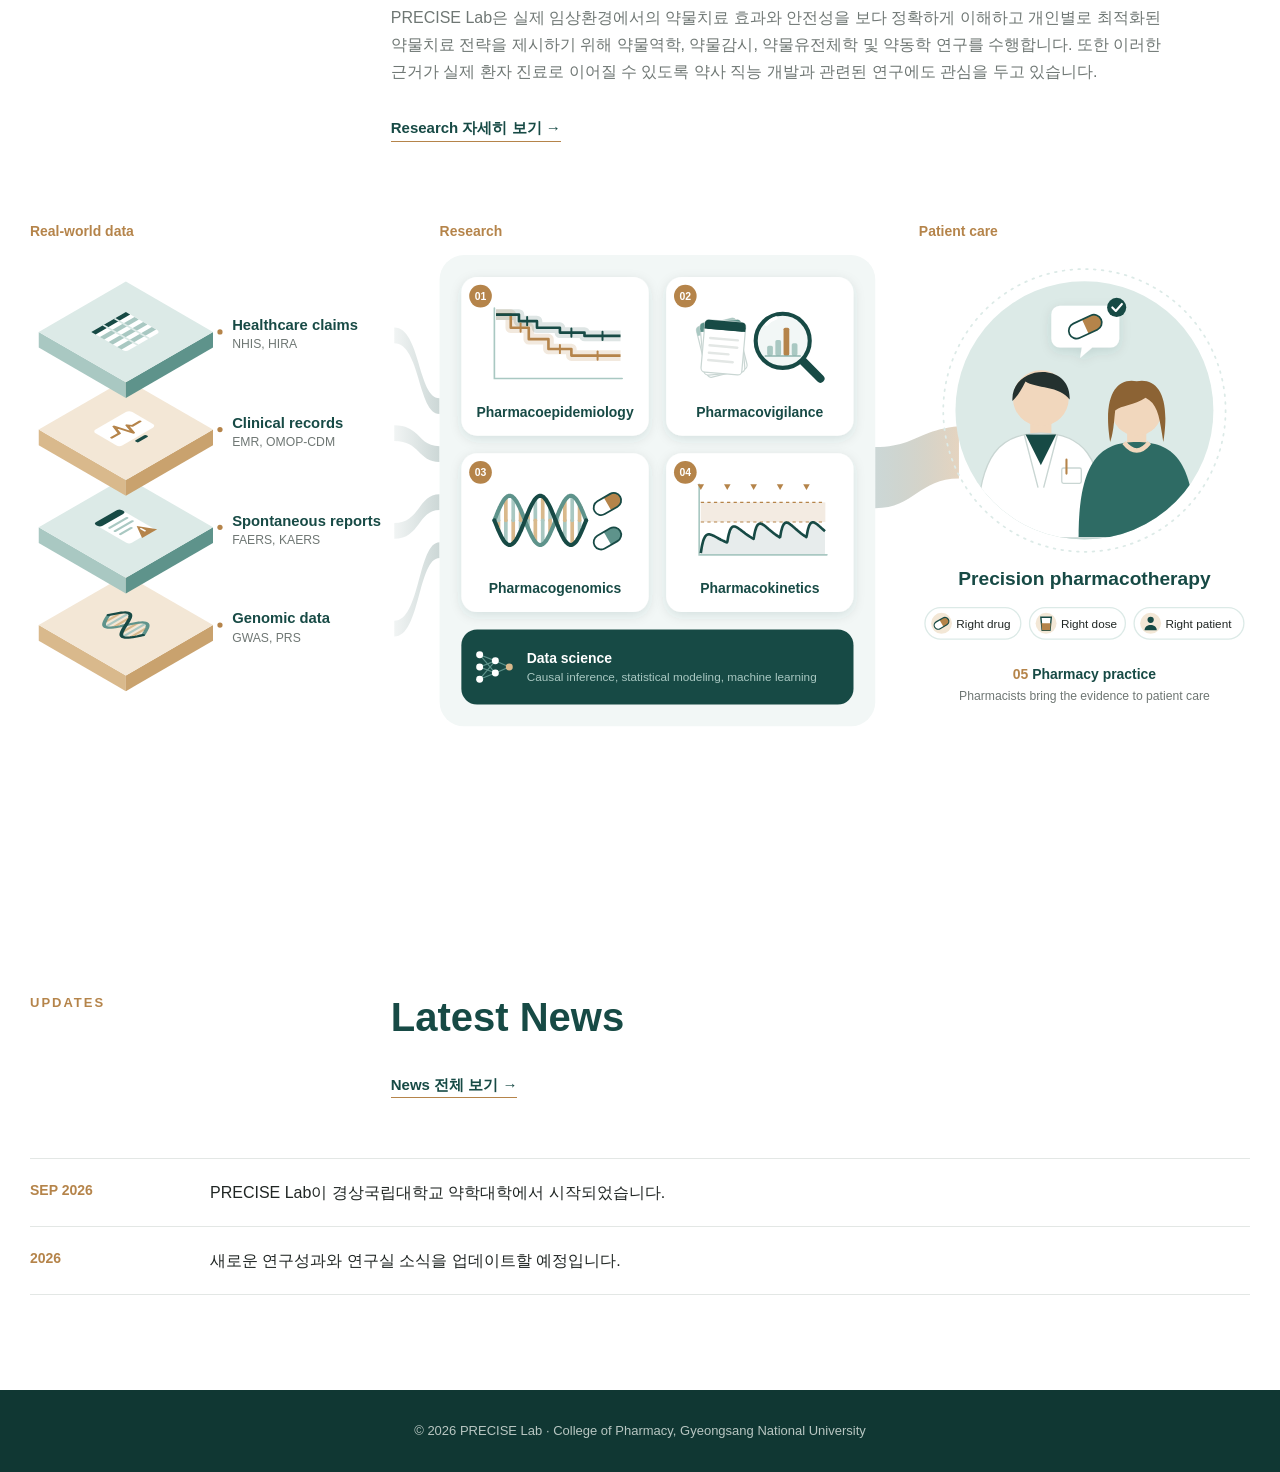
==== commit c07e4de8: "Blend full home hero photo with left-side watermark gradient Co-Authored-By: Claude Opus 5.5 <norepl" ====
--- a/index.html
+++ b/index.html
@@ -95,12 +95,12 @@
 <div class="hero-wrap">
 
 
-  <!-- 오른쪽 사진 -->
+  <!-- 배경 사진: 왼쪽은 워터마크, 오른쪽은 선명하게 -->
 
   <figure class="hero-image">
 
     <img src="images/home-hero.jpg"
-         alt="생존곡선, forest plot, 지도 등 분석 결과가 띄워진 모니터와 Clinical Guidelines, Drug Interactions, Pharmacogenomics, Real-world Evidence 책, 의약품이 놓인 연구 공간">
+         alt="흰 가운을 입은 약사 연구자가 태블릿에 기록하는 옆으로 Pharmacotherapy, Clinical Pharmacy 등의 책과 생존곡선·forest plot이 띄워진 모니터, Clinical Guidelines, Real-world Evidence 책과 의약품이 놓인 연구 공간">
 
   </figure>
 
--- a/style.css
+++ b/style.css
@@ -458,14 +458,12 @@
 
   position: absolute;
 
-  top: 0;
+  left: 0;
 
   right: 0;
 
   bottom: 0;
 
-  width: 48%;
-
   margin: 0;
 
 }
@@ -477,16 +475,12 @@
 
   width: 100%;
 
-  height: 100%;
-
-  object-fit: cover;
-
-  object-position: right center;
-
-}
-
-
-/* 사진 왼쪽 경계를 흰색으로 부드럽게 */
+  height: auto;
+
+}
+
+
+/* 왼쪽은 흐린 워터마크, 오른쪽으로 갈수록 선명하게 */
 
 .hero-image::after {
 
@@ -496,7 +490,13 @@
 
   inset: 0;
 
-  background: linear-gradient(90deg, #FFFFFF 0%, rgba(255, 255, 255, 0) 30%);
+  background:
+    linear-gradient(180deg, #FFFFFF 0%, rgba(255, 255, 255, 0) 22%),
+    linear-gradient(90deg,
+      rgba(255, 255, 255, 0.90) 0%,
+      rgba(255, 255, 255, 0.86) 38%,
+      rgba(255, 255, 255, 0.35) 52%,
+      rgba(255, 255, 255, 0) 64%);
 
 }
 
@@ -1513,6 +1513,17 @@
   }
 
 
+  .hero-image img {
+
+    height: 100%;
+
+    object-fit: cover;
+
+    object-position: 80% center;
+
+  }
+
+
   .hero-image::after {
 
     background: linear-gradient(180deg, rgba(255, 255, 255, 0) 70%, #FFFFFF 100%);
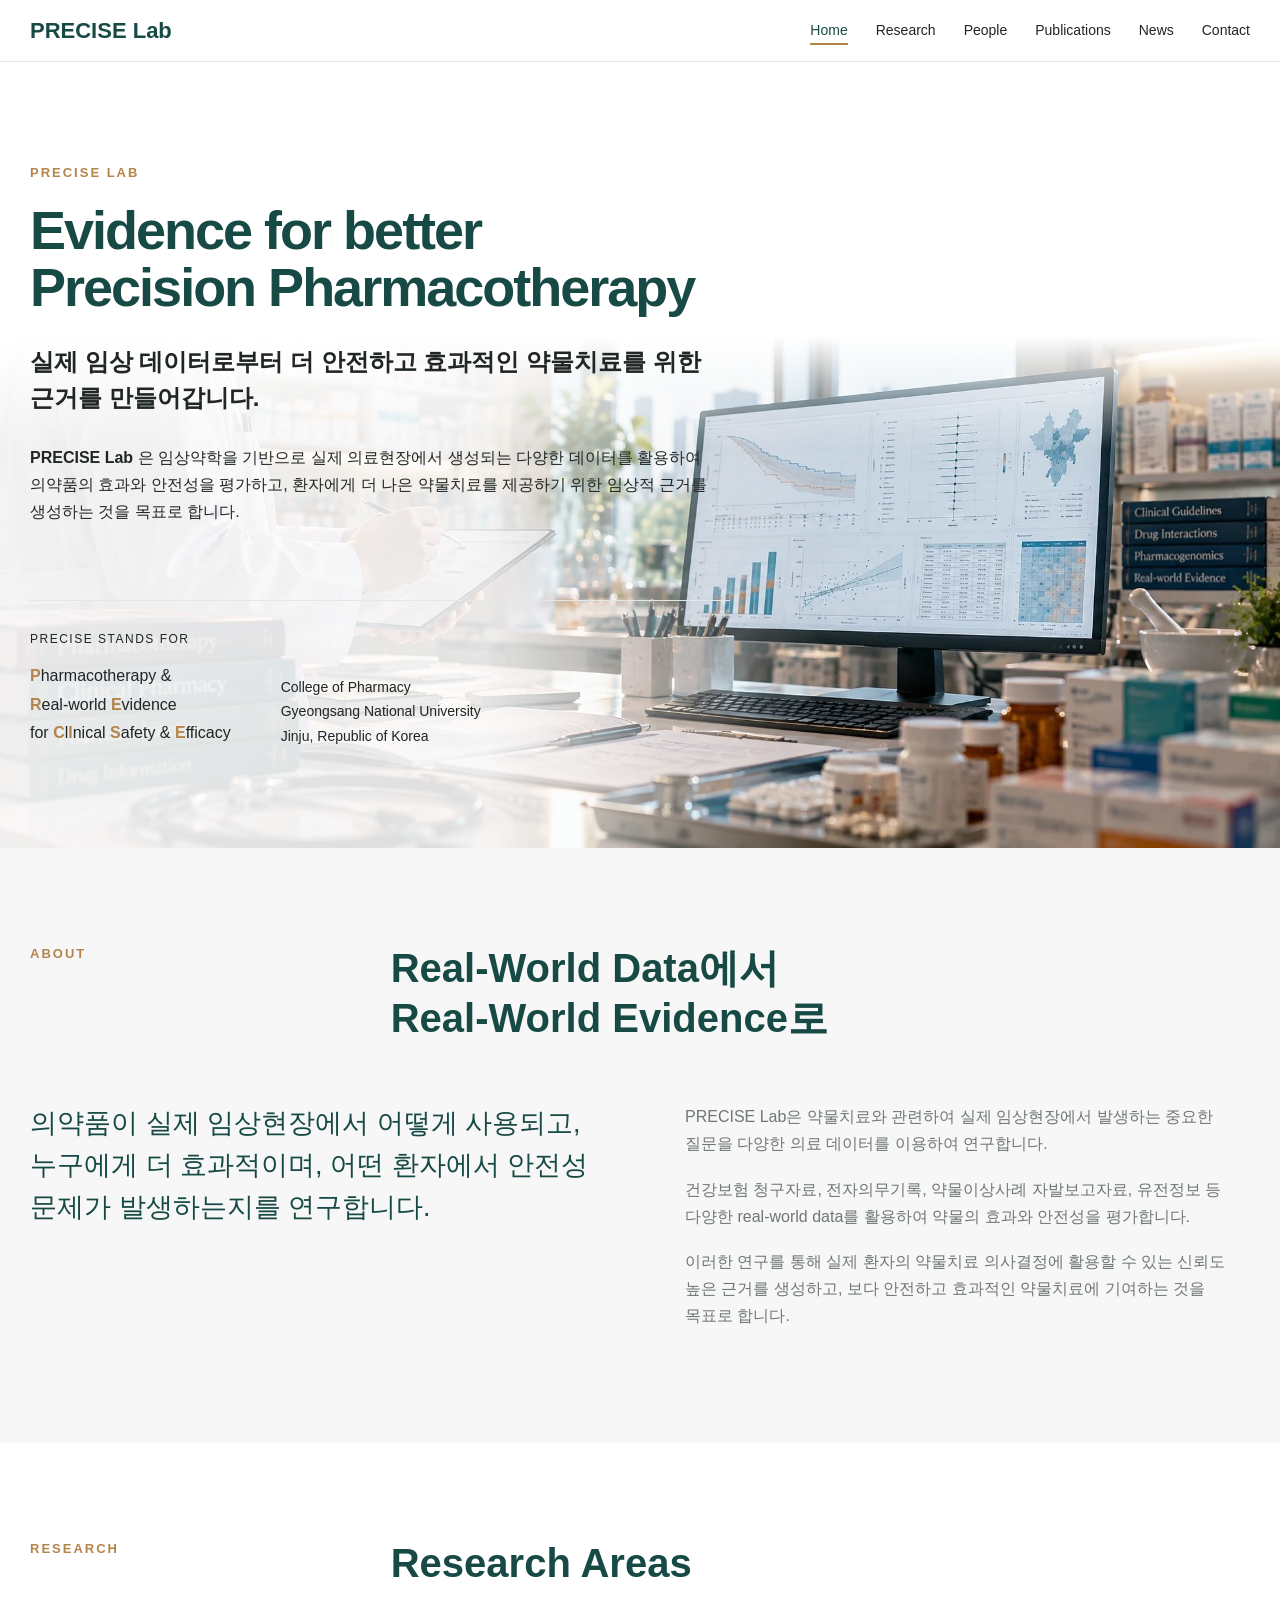
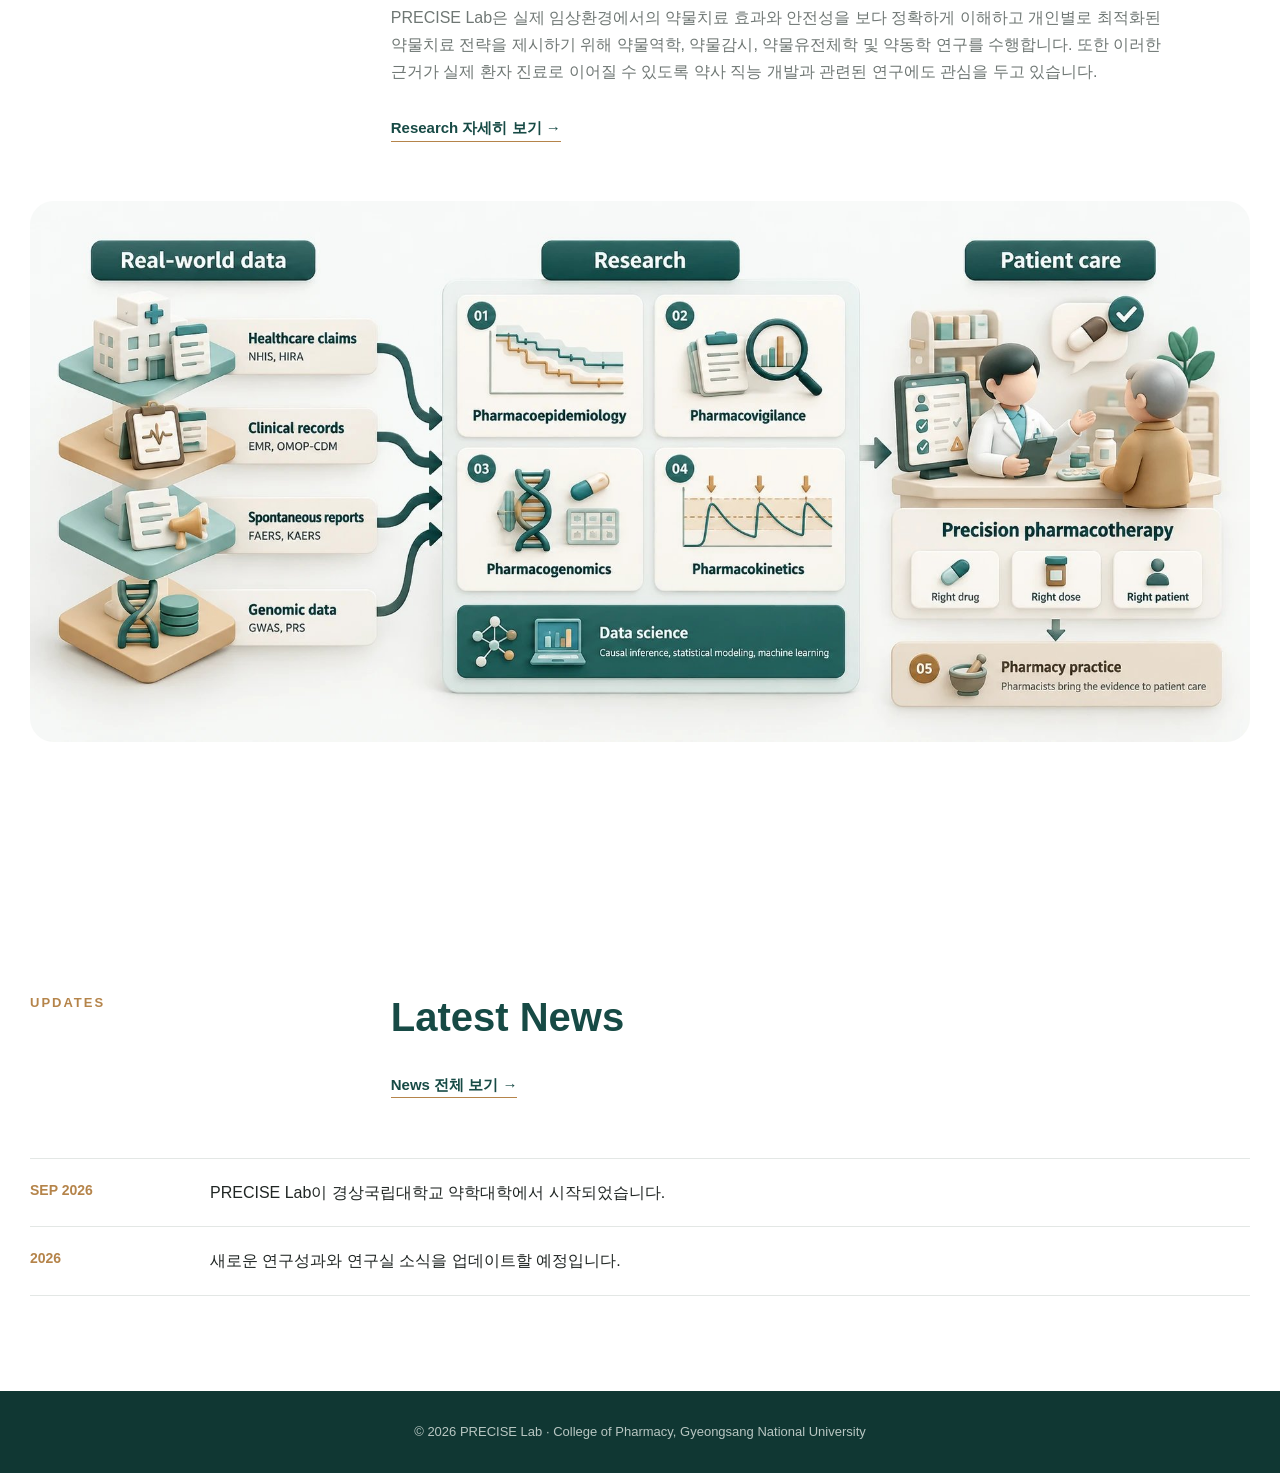
==== commit c9cde690: "Replace research framework diagram with new 3D image Co-Authored-By: Claude Opus 5.5 <noreply@anthro" ====
--- a/index.html
+++ b/index.html
@@ -363,7 +363,7 @@
 
     <figure class="research-framework">
 
-      <img src="images/research-framework.svg"
+      <img src="images/research-framework.jpg"
              alt="PRECISE Lab 연구 모식도: 건강보험 청구자료, 전자의무기록, 약물이상사례 자발보고자료, 유전체 자료가 데이터 사이언스를 바탕으로 한 약물역학, 약물감시, 약물유전체학, 약동학 연구로 이어지고, 약사를 통해 환자 맞춤형 정밀 약물치료로 연결되는 흐름">
 
     </figure>
--- a/style.css
+++ b/style.css
@@ -454,6 +454,24 @@
 }
 
 
+/* 사진 위에서도 잘 읽히도록 글씨를 진하게 */
+
+.hero-wrap .hero-description,
+.hero-wrap .hero-side-title,
+.hero-wrap .hero-institution {
+
+  color: var(--text);
+
+}
+
+
+.hero-wrap .hero-description {
+
+  font-weight: 500;
+
+}
+
+
 .hero-image {
 
   position: absolute;
@@ -774,6 +792,8 @@
 
   height: auto;
 
+  border-radius: 24px;
+
 }
 
 
